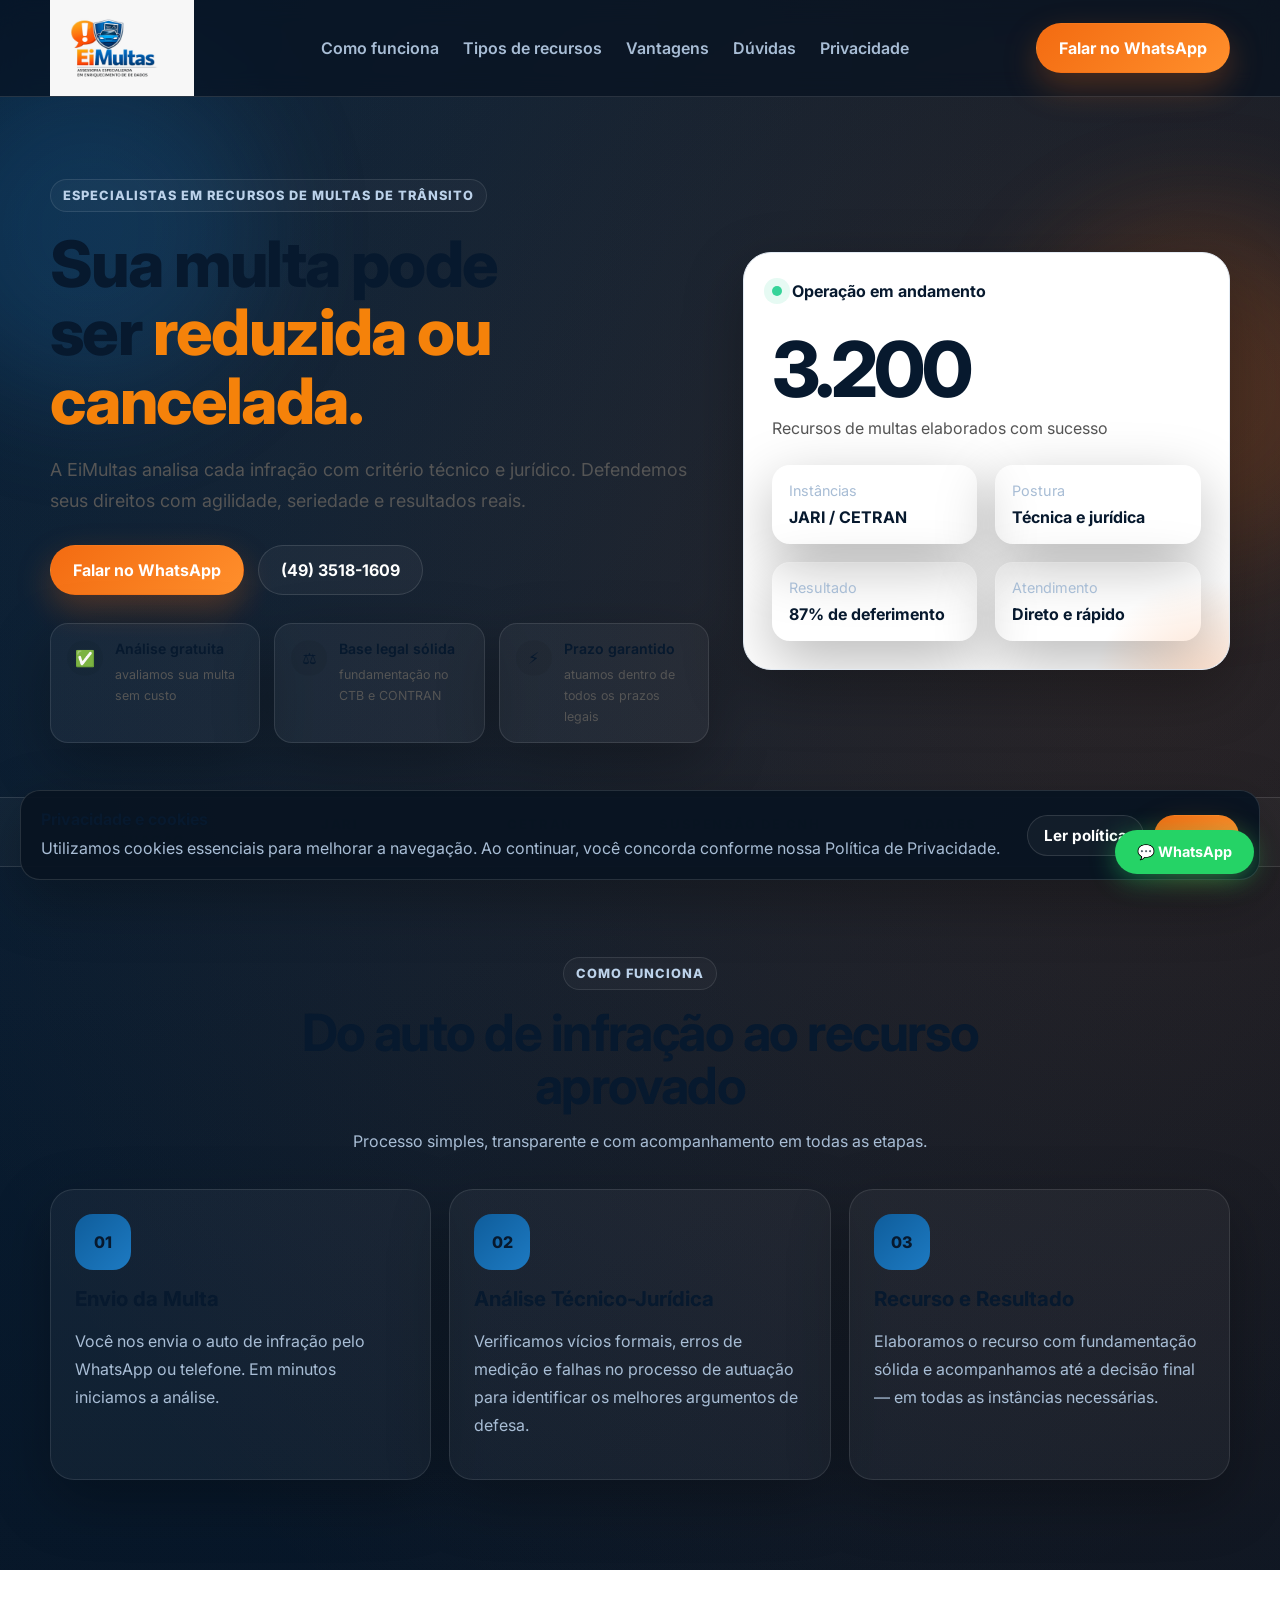
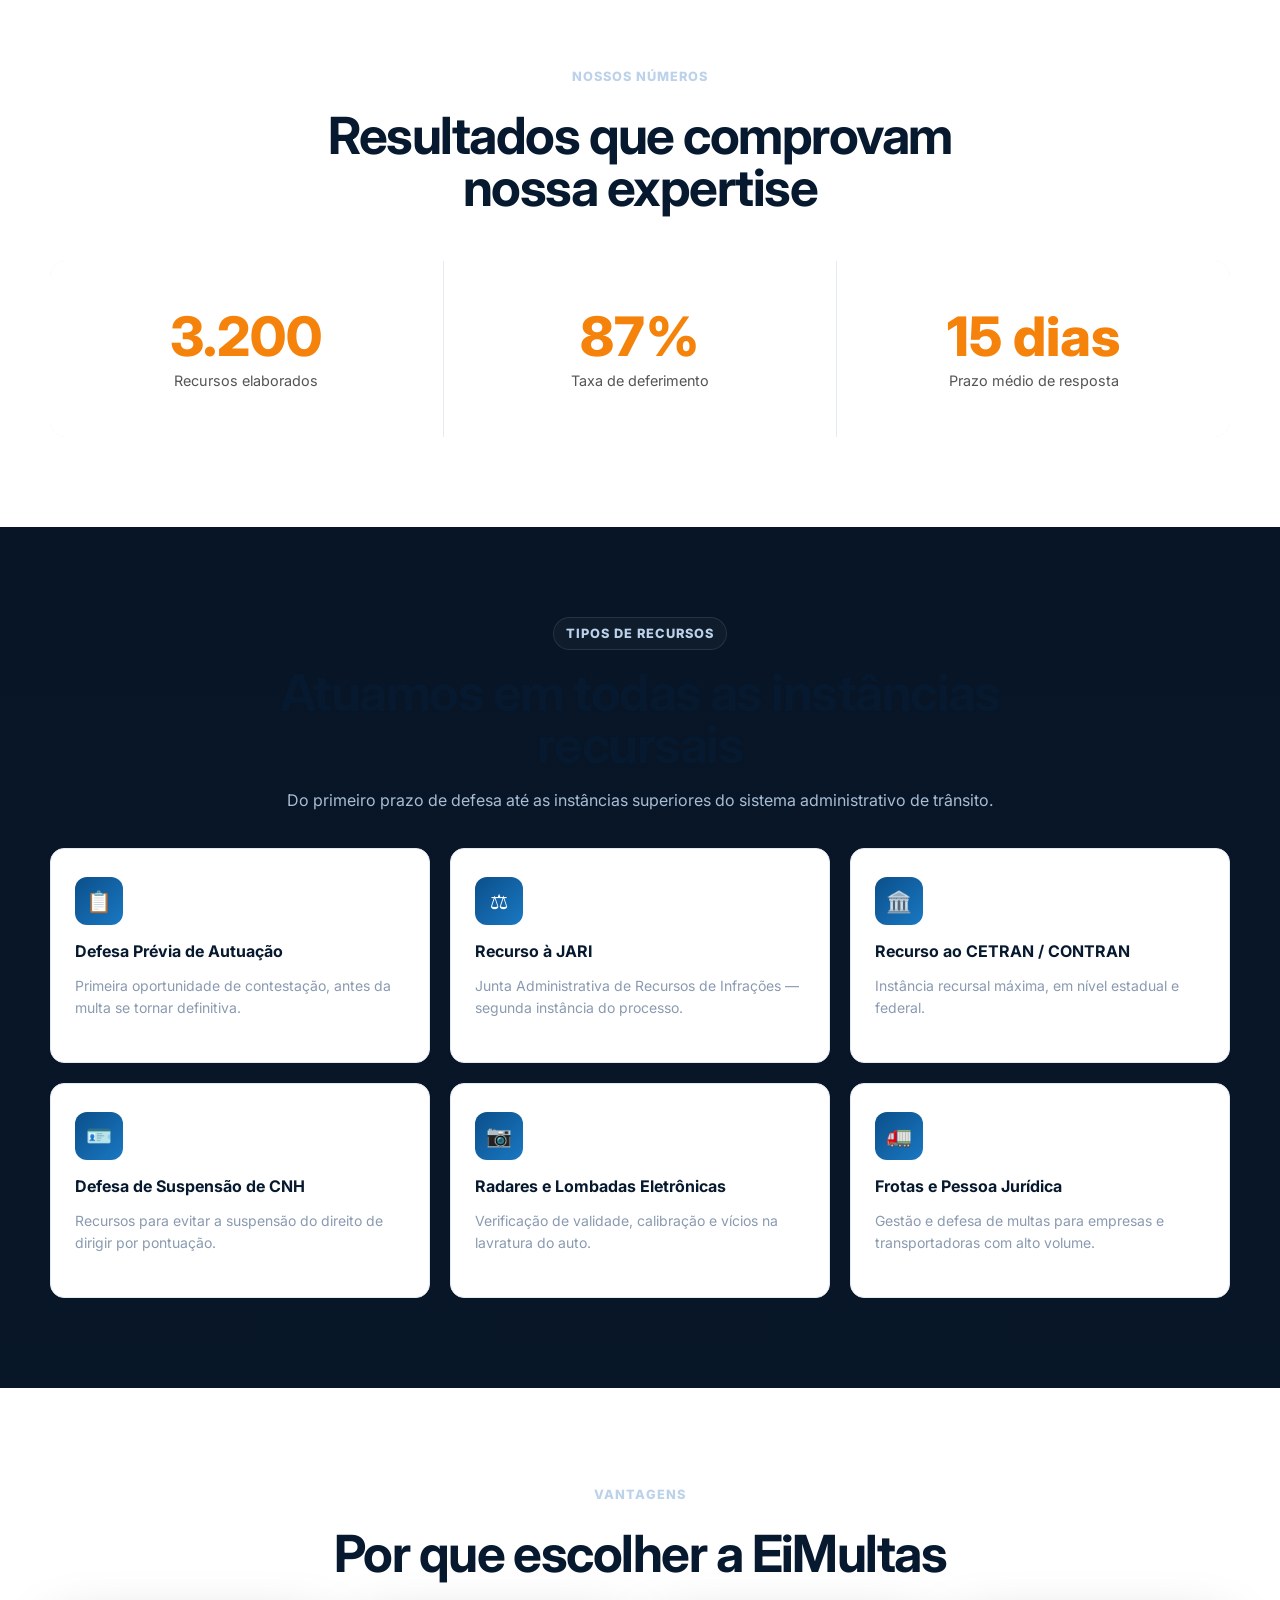
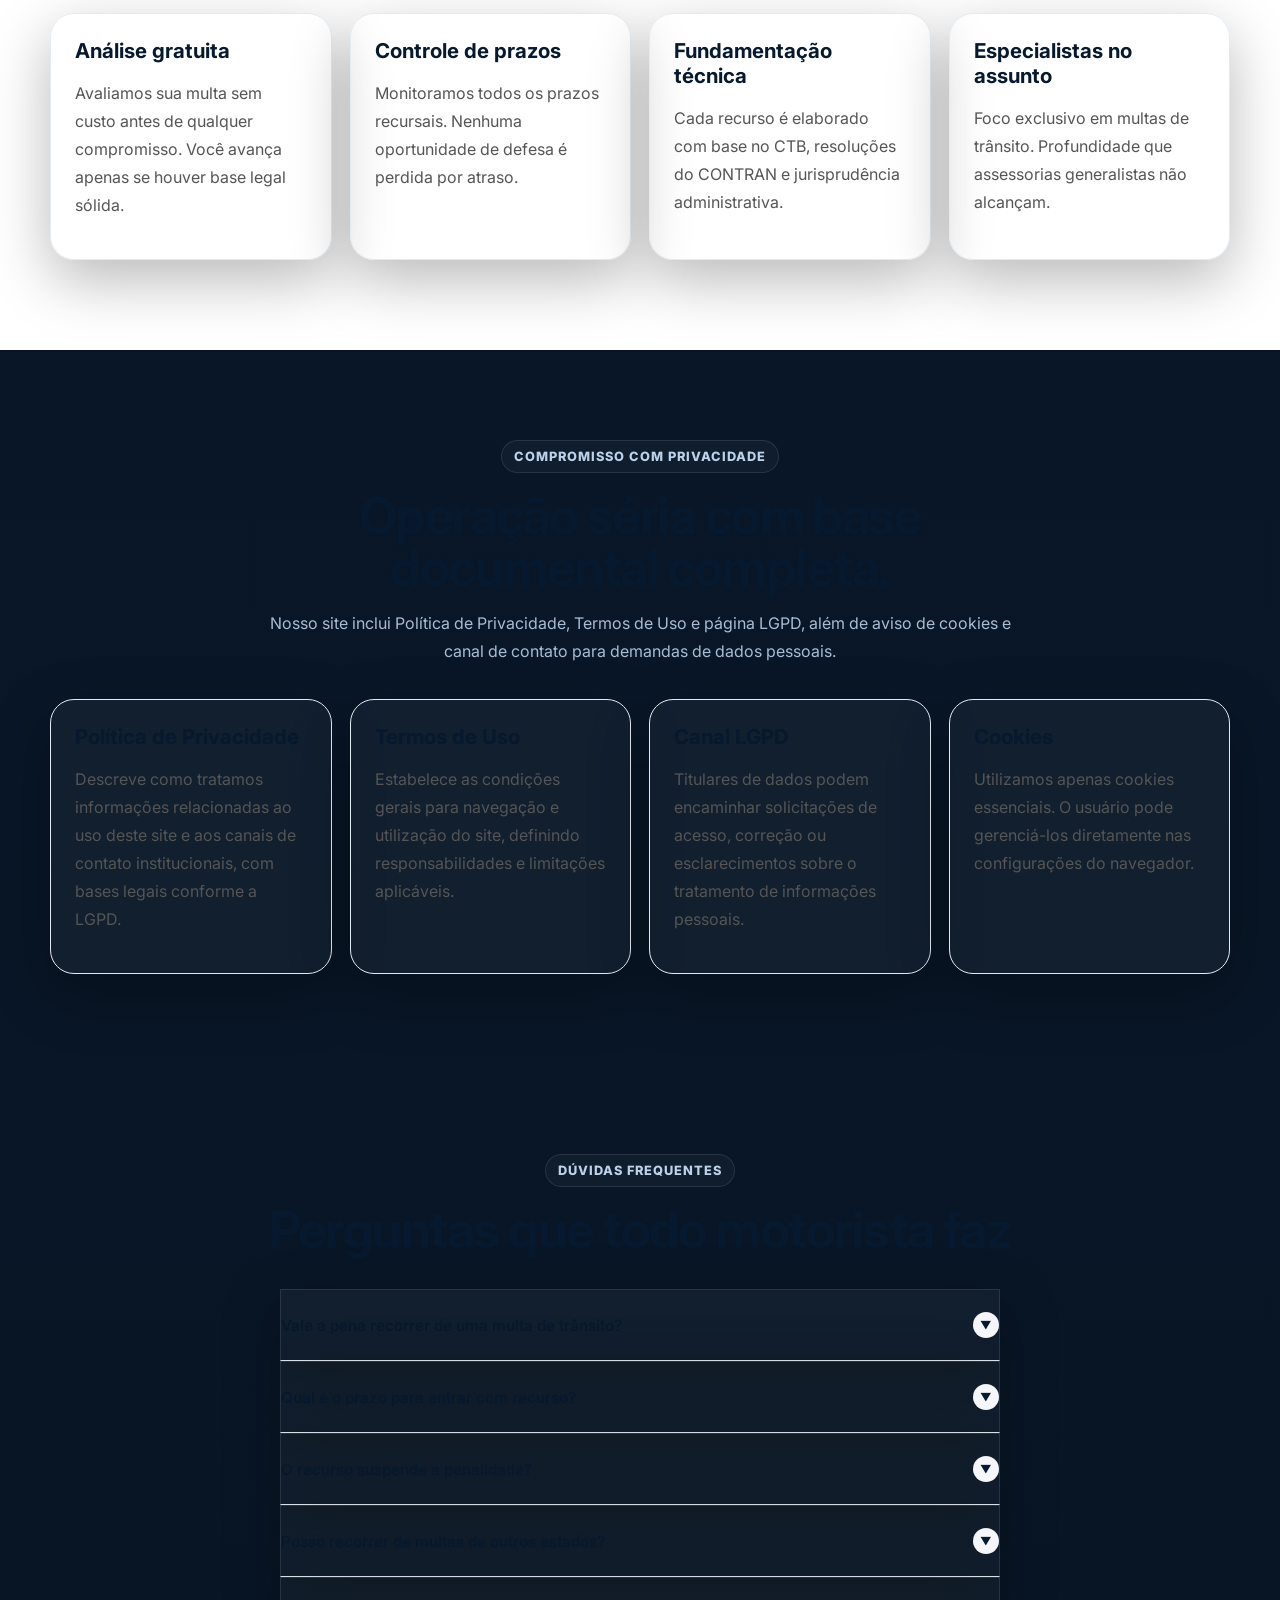
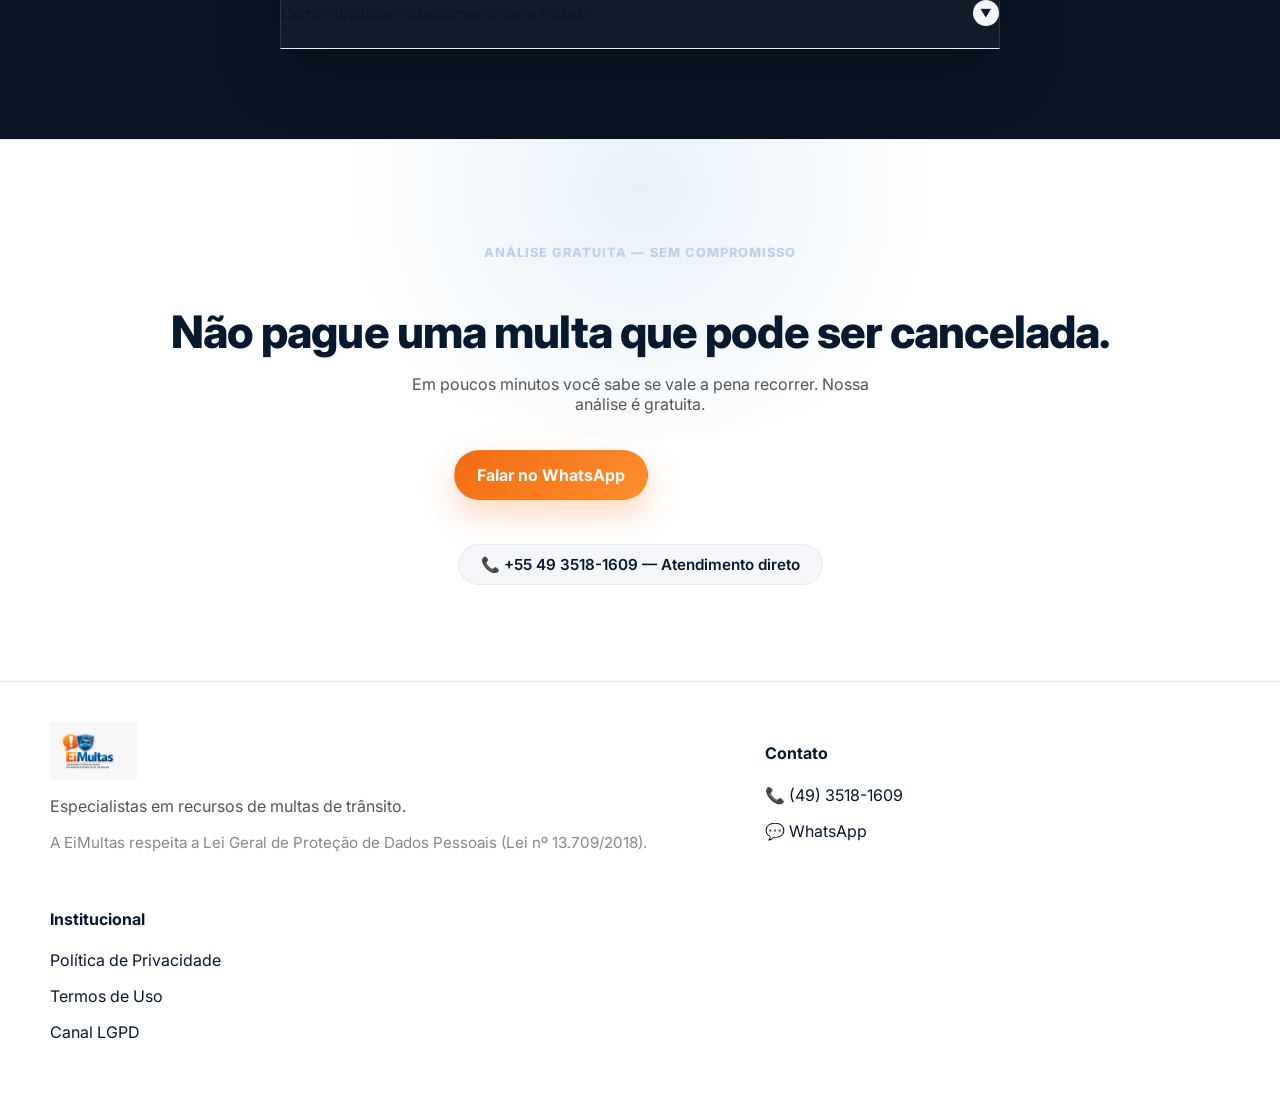
==== index.html @ dd66a48d "Update index.html" ====
<!doctype html>
<html lang="pt-BR">
<head>
  <meta charset="utf-8" />
  <meta name="viewport" content="width=device-width, initial-scale=1" />
  <title>EiMultas | Especialistas em Recursos de Multas de Trânsito</title>
  <meta name="description" content="A EiMultas é especialista em recursos de multas de trânsito. Reduza ou elimine suas multas com quem realmente entende da lei." />
  <meta name="theme-color" content="#ffffff" />
  <link rel="icon" href="assets/favicon.png" />
  <link rel="preconnect" href="https://fonts.googleapis.com" />
  <link rel="preconnect" href="https://fonts.gstatic.com" crossorigin />
  <link href="https://fonts.googleapis.com/css2?family=Inter:wght@300;400;500;600;700&display=swap" rel="stylesheet" />
  <link rel="stylesheet" href="styles.css" />
  <style>
    body {
      background-color: #ffffff;
      color: #07192e;
    }
    .hero-copy h1 {
      font-family: 'Inter', sans-serif;
      font-size: clamp(2.6rem, 5vw, 4.2rem);
      font-weight: 800;
      line-height: 1.07;
      letter-spacing: -.025em;
      color: #07192e; /* Alterado de branco para azul escuro */
      margin-bottom: 20px;
    }
    .hero-copy h1 em { font-style: normal; color: #f5820a; }
    .proof-icon {
      width: 36px; height: 36px; border-radius: 50%;
      background: rgba(0,0,0,.05); /* Fundo sutil mais escuro */
      display: flex; align-items: center; justify-content: center;
      font-size: 1rem; flex-shrink: 0;
    }
    .proof-item { display: flex; align-items: flex-start; gap: 12px; }
    .proof-item strong { display: block; color: #07192e; font-size: .88rem; font-weight: 600; }
    .proof-item span   { color: #555555; font-size: .78rem; }
    
    /* Seções que eram escuras agora são brancas */
    .section-navy, .section-dark { background: #ffffff; color: #07192e; }
    
    .stats-row {
      display: grid; grid-template-columns: repeat(3,1fr);
      gap: 1px; background: #e2eaf3; /* Linhas de grade cinza claro */
      border-radius: 16px; overflow: hidden;
    }
    .stat-block { background: #ffffff; padding: 48px 32px; text-align: center; }
    .stat-value {
      font-size: 3.4rem; font-weight: 800; line-height: 1;
      color: #f5820a; margin-bottom: 8px;
    }
    .stat-label { color: #555555; font-size: .9rem; }
    .recursos-grid { display: grid; grid-template-columns: repeat(3,1fr); gap: 20px; }
    .recurso-card {
      background: #fff; border: 1.5px solid #e2eaf3;
      border-radius: 14px; padding: 28px 24px; transition: all .25s;
    }
    .recurso-card:hover { border-color: #1a78c2; transform: translateY(-4px); box-shadow: 0 12px 40px rgba(11,46,80,.12); }
    .recurso-icon {
      width: 48px; height: 48px; border-radius: 12px;
      background: linear-gradient(135deg,#0b4f8a,#1a78c2);
      display: flex; align-items: center; justify-content: center;
      color: #fff;
      font-size: 1.3rem; margin-bottom: 16px;
    }
    .recurso-card h3 { font-size: 1rem; font-weight: 700; color: #07192e; margin-bottom: 8px; }
    .recurso-card p  { font-size: .875rem; color: #8a9ab0; line-height: 1.6; }
    .faq-list { max-width: 720px; margin: 0 auto; }
    .faq-item { border-bottom: 1px solid #e2eaf3; }
    .faq-btn {
      width: 100%; background: none; border: none; cursor: pointer;
      text-align: left; padding: 22px 0;
      display: flex; justify-content: space-between; align-items: center;
      font-family: 'Inter', sans-serif; font-size: .95rem; font-weight: 600;
      color: #07192e; gap: 16px; transition: color .2s;
    }
    .faq-btn:hover { color: #0b4f8a; }
    .faq-arrow {
      width: 26px; height: 26px; border-radius: 50%; background: #f4f6f9;
      display: flex; align-items: center; justify-content: center;
      font-size: .7rem; flex-shrink: 0; transition: transform .3s, background .2s;
    }
    .faq-item.open .faq-arrow { transform: rotate(180deg); background: #f5820a; color: #fff; }
    .faq-body { max-height: 0; overflow: hidden; transition: max-height .38s ease; }
    .faq-item.open .faq-body { max-height: 260px; }
    .faq-body p { padding-bottom: 22px; color: #8a9ab0; font-size: .9rem; line-height: 1.7; }
    
    /* CTA Final alterado para fundo branco */
    .cta-final {
      background: #ffffff;
      padding: 96px 0; text-align: center; position: relative; overflow: hidden;
      border-top: 1px solid #e2eaf3;
    }
    .cta-final::before {
      content: ''; position: absolute; top: -200px; left: 50%;
      transform: translateX(-50%); width: 700px; height: 500px;
      border-radius: 50%;
      background: radial-gradient(circle, rgba(26,120,194,.1) 0%, transparent 70%);
    }
    .cta-final h2 {
      font-size: clamp(1.9rem, 3.5vw, 3rem); font-weight: 800;
      color: #07192e; line-height: 1.15; letter-spacing: -.02em; margin-bottom: 16px;
    }
    .cta-final p { color: #555555; font-size: 1rem; max-width: 500px; margin: 0 auto 36px; }
    .cta-final-actions { display: flex; gap: 14px; justify-content: center; flex-wrap: wrap; }
    .cta-phone {
      display: inline-flex; align-items: center; gap: 8px; margin-top: 24px;
      background: #f4f6f9; border: 1px solid #e2eaf3;
      border-radius: 50px; padding: 10px 22px;
      color: #07192e; font-weight: 600; font-size: .95rem;
      text-decoration: none; transition: background .2s;
    }
    .cta-phone:hover { background: #e2eaf3; }
    .whatsapp-float {
      position: fixed; bottom: 26px; right: 26px; z-index: 99;
      background: #25D366; color: #fff;
      border-radius: 50px; padding: 13px 22px;
      font-weight: 700; font-size: .9rem; text-decoration: none;
      display: flex; align-items: center; gap: 8px;
      box-shadow: 0 6px 26px rgba(37,211,102,.45);
      transition: transform .22s, box-shadow .22s;
      animation: popIn .5s ease 1.4s both;
    }
    @keyframes popIn { from { opacity:0; transform:translateY(16px); } to { opacity:1; transform:translateY(0); } }
    .whatsapp-float:hover { transform: translateY(-3px); box-shadow: 0 10px 34px rgba(37,211,102,.55); }
    @media (max-width: 860px) {
      .recursos-grid { grid-template-columns: 1fr 1fr; }
      .stats-row     { grid-template-columns: 1fr; }
    }
    @media (max-width: 560px) { .recursos-grid { grid-template-columns: 1fr; } }
  </style>
</head>
<body>
  <div class="bg-orb orb-1"></div>
  <div class="bg-orb orb-2"></div>

  <header class="site-header">
    <div class="container nav">
      <a class="brand" href="index.html" aria-label="EiMultas">
        <img src="assets/logo.png" alt="Logo EiMultas" />
      </a>
      <nav class="nav-links">
        <a href="#como-funciona">Como funciona</a>
        <a href="#recursos">Tipos de recursos</a>
        <a href="#vantagens">Vantagens</a>
        <a href="#faq">Dúvidas</a>
        <a href="pages/politica-de-privacidade.html">Privacidade</a>
      </nav>
      <a class="btn btn-header" href="https://wa.me/554935181609?text=Olá%2C+quero+entender+como+a+EiMultas+pode+me+ajudar." target="_blank" rel="noopener">
        Falar no WhatsApp
      </a>
    </div>
  </header>

  <main>

    <section class="hero">
      <div class="container hero-grid">
        <div class="hero-copy reveal">
          <span class="eyebrow">ESPECIALISTAS EM RECURSOS DE MULTAS DE TRÂNSITO</span>
          <h1>Sua multa pode ser <em>reduzida ou cancelada.</em></h1>
          <p class="lead" style="color: #555555;">
            A EiMultas analisa cada infração com critério técnico e jurídico. Defendemos seus direitos com agilidade, seriedade e resultados reais.
          </p>
          <div class="hero-actions">
            <a class="btn btn-primary" href="https://wa.me/554935181609?text=Olá%2C+quero+analisar+minha+multa+com+a+EiMultas." target="_blank" rel="noopener">
              Falar no WhatsApp
            </a>
            <a class="btn btn-secondary" href="tel:+554935181609">(49) 3518-1609</a>
          </div>
          <div class="hero-proof">
            <div class="proof-item">
              <div class="proof-icon">✅</div>
              <div><strong>Análise gratuita</strong><span>avaliamos sua multa sem custo</span></div>
            </div>
            <div class="proof-item">
              <div class="proof-icon">⚖️</div>
              <div><strong>Base legal sólida</strong><span>fundamentação no CTB e CONTRAN</span></div>
            </div>
            <div class="proof-item">
              <div class="proof-icon">⚡</div>
              <div><strong>Prazo garantido</strong><span>atuamos dentro de todos os prazos legais</span></div>
            </div>
          </div>
        </div>

        <div class="hero-card reveal delay-1">
          <div class="glass-panel" style="background: #ffffff; border: 1px solid #e2eaf3;">
            <div class="stat-header" style="color: #07192e;">
              <span class="dot"></span>
              <span>Operação em andamento</span>
            </div>
            <div class="stat-number" data-counter="3200">0</div>
            <div class="stat-caption" style="color: #555555;">Recursos de multas elaborados com sucesso</div>
            <div class="mini-grid">
              <div class="mini-card" style="color: #07192e;"><span>Instâncias</span><strong>JARI / CETRAN</strong></div>
              <div class="mini-card" style="color: #07192e;"><span>Postura</span><strong>Técnica e jurídica</strong></div>
              <div class="mini-card" style="color: #07192e;"><span>Resultado</span><strong>87% de deferimento</strong></div>
              <div class="mini-card" style="color: #07192e;"><span>Atendimento</span><strong>Direto e rápido</strong></div>
            </div>
          </div>
        </div>
      </div>
    </section>

    <section class="logos-strip reveal">
      <div class="container strip" style="color: #07192e;">
        <span>Defesa de Autuação</span>
        <span>JARI</span>
        <span>CETRAN</span>
        <span>Suspensão de CNH</span>
        <span>Radares</span>
        <span>Frotas</span>
      </div>
    </section>

    <section id="como-funciona" class="section">
      <div class="container">
        <div class="section-head reveal">
          <span class="eyebrow">COMO FUNCIONA</span>
          <h2>Do auto de infração ao recurso aprovado</h2>
          <p>Processo simples, transparente e com acompanhamento em todas as etapas.</p>
        </div>
        <div class="steps">
          <article class="step reveal">
            <div class="step-number">01</div>
            <h3>Envio da Multa</h3>
            <p>Você nos envia o auto de infração pelo WhatsApp ou telefone. Em minutos iniciamos a análise.</p>
          </article>
          <article class="step reveal delay-1">
            <div class="step-number">02</div>
            <h3>Análise Técnico-Jurídica</h3>
            <p>Verificamos vícios formais, erros de medição e falhas no processo de autuação para identificar os melhores argumentos de defesa.</p>
          </article>
          <article class="step reveal delay-2">
            <div class="step-number">03</div>
            <h3>Recurso e Resultado</h3>
            <p>Elaboramos o recurso com fundamentação sólida e acompanhamos até a decisão final — em todas as instâncias necessárias.</p>
          </article>
        </div>
      </div>
    </section>

    <section class="section section-navy">
      <div class="container">
        <div class="section-head reveal" style="margin-bottom:48px;">
          <span class="eyebrow">NOSSOS NÚMEROS</span>
          <h2 style="color:#07192e;">Resultados que comprovam nossa expertise</h2>
        </div>
        <div class="stats-row reveal">
          <div class="stat-block">
            <div class="stat-value" data-counter="3200">0</div>
            <div class="stat-label">Recursos elaborados</div>
          </div>
          <div class="stat-block">
            <div class="stat-value" data-counter="87" data-suffix="%">0%</div>
            <div class="stat-label">Taxa de deferimento</div>
          </div>
          <div class="stat-block">
            <div class="stat-value" data-counter="15" data-suffix=" dias">0 dias</div>
            <div class="stat-label">Prazo médio de resposta</div>
          </div>
        </div>
      </div>
    </section>

    <section id="recursos" class="section section-alt">
      <div class="container">
        <div class="section-head reveal">
          <span class="eyebrow">TIPOS DE RECURSOS</span>
          <h2>Atuamos em todas as instâncias recursais</h2>
          <p>Do primeiro prazo de defesa até as instâncias superiores do sistema administrativo de trânsito.</p>
        </div>
        <div class="recursos-grid">
          <div class="recurso-card reveal">
            <div class="recurso-icon">📋</div>
            <h3>Defesa Prévia de Autuação</h3>
            <p>Primeira oportunidade de contestação, antes da multa se tornar definitiva.</p>
          </div>
          <div class="recurso-card reveal delay-1">
            <div class="recurso-icon">⚖️</div>
            <h3>Recurso à JARI</h3>
            <p>Junta Administrativa de Recursos de Infrações — segunda instância do processo.</p>
          </div>
          <div class="recurso-card reveal delay-2">
            <div class="recurso-icon">🏛️</div>
            <h3>Recurso ao CETRAN / CONTRAN</h3>
            <p>Instância recursal máxima, em nível estadual e federal.</p>
          </div>
          <div class="recurso-card reveal">
            <div class="recurso-icon">🪪</div>
            <h3>Defesa de Suspensão de CNH</h3>
            <p>Recursos para evitar a suspensão do direito de dirigir por pontuação.</p>
          </div>
          <div class="recurso-card reveal delay-1">
            <div class="recurso-icon">📷</div>
            <h3>Radares e Lombadas Eletrônicas</h3>
            <p>Verificação de validade, calibração e vícios na lavratura do auto.</p>
          </div>
          <div class="recurso-card reveal delay-2">
            <div class="recurso-icon">🚛</div>
            <h3>Frotas e Pessoa Jurídica</h3>
            <p>Gestão e defesa de multas para empresas e transportadoras com alto volume.</p>
          </div>
        </div>
      </div>
    </section>

    <section id="vantagens" class="section section-dark">
      <div class="container">
        <div class="section-head reveal">
          <span class="eyebrow">VANTAGENS</span>
          <h2>Por que escolher a EiMultas</h2>
        </div>
        <div class="cards">
          <article class="card reveal" style="border: 1px solid #e2eaf3;">
            <h3 style="color: #07192e;">Análise gratuita</h3>
            <p style="color: #555555;">Avaliamos sua multa sem custo antes de qualquer compromisso. Você avança apenas se houver base legal sólida.</p>
          </article>
          <article class="card reveal delay-1" style="border: 1px solid #e2eaf3;">
            <h3 style="color: #07192e;">Controle de prazos</h3>
            <p style="color: #555555;">Monitoramos todos os prazos recursais. Nenhuma oportunidade de defesa é perdida por atraso.</p>
          </article>
          <article class="card reveal delay-2" style="border: 1px solid #e2eaf3;">
            <h3 style="color: #07192e;">Fundamentação técnica</h3>
            <p style="color: #555555;">Cada recurso é elaborado com base no CTB, resoluções do CONTRAN e jurisprudência administrativa.</p>
          </article>
          <article class="card reveal" style="border: 1px solid #e2eaf3;">
            <h3 style="color: #07192e;">Especialistas no assunto</h3>
            <p style="color: #555555;">Foco exclusivo em multas de trânsito. Profundidade que assessorias generalistas não alcançam.</p>
          </article>
        </div>
      </div>
    </section>

    <section id="compliance" class="section">
      <div class="container">
        <div class="section-head reveal">
          <span class="eyebrow">COMPROMISSO COM PRIVACIDADE</span>
          <h2>Operação séria com base documental completa.</h2>
          <p>Nosso site inclui Política de Privacidade, Termos de Uso e página LGPD, além de aviso de cookies e canal de contato para demandas de dados pessoais.</p>
        </div>
        <div class="cards">
          <a href="pages/politica-de-privacidade.html" class="card card-link reveal" style="border: 1px solid #e2eaf3;">
            <h3 style="color: #07192e;">Política de Privacidade</h3>
            <p style="color: #555555;">Descreve como tratamos informações relacionadas ao uso deste site e aos canais de contato institucionais, com bases legais conforme a LGPD.</p>
          </a>
          <a href="pages/termos-de-uso.html" class="card card-link reveal delay-1" style="border: 1px solid #e2eaf3;">
            <h3 style="color: #07192e;">Termos de Uso</h3>
            <p style="color: #555555;">Estabelece as condições gerais para navegação e utilização do site, definindo responsabilidades e limitações aplicáveis.</p>
          </a>
          <a href="pages/lgpd.html" class="card card-link reveal delay-2" style="border: 1px solid #e2eaf3;">
            <h3 style="color: #07192e;">Canal LGPD</h3>
            <p style="color: #555555;">Titulares de dados podem encaminhar solicitações de acesso, correção ou esclarecimentos sobre o tratamento de informações pessoais.</p>
          </a>
          <a href="pages/politica-de-privacidade.html" class="card card-link reveal" style="border: 1px solid #e2eaf3;">
            <h3 style="color: #07192e;">Cookies</h3>
            <p style="color: #555555;">Utilizamos apenas cookies essenciais. O usuário pode gerenciá-los diretamente nas configurações do navegador.</p>
          </a>
        </div>
      </div>
    </section>

    <section id="faq" class="section section-alt">
      <div class="container">
        <div class="section-head reveal">
          <span class="eyebrow">DÚVIDAS FREQUENTES</span>
          <h2>Perguntas que todo motorista faz</h2>
        </div>
        <div class="faq-list reveal">
          <div class="faq-item">
            <button class="faq-btn">Vale a pena recorrer de uma multa de trânsito?<span class="faq-arrow">▼</span></button>
            <div class="faq-body"><p>Na maioria dos casos, sim. Muitas multas possuem vícios formais, erros de medição ou falhas processuais que podem resultar em cancelamento. A análise gratuita da EiMultas permite avaliar as chances reais antes de qualquer decisão.</p></div>
          </div>
          <div class="faq-item">
            <button class="faq-btn">Qual é o prazo para entrar com recurso?<span class="faq-arrow">▼</span></button>
            <div class="faq-body"><p>A defesa prévia deve ser apresentada em até 30 dias da notificação da autuação. O recurso à JARI pode ser interposto em até 30 dias da notificação da penalidade. Entre em contato com a EiMultas assim que receber a notificação.</p></div>
          </div>
          <div class="faq-item">
            <button class="faq-btn">O recurso suspende a penalidade?<span class="faq-arrow">▼</span></button>
            <div class="faq-body"><p>Sim. A interposição de recurso administrativo suspende a exigibilidade da multa e a aplicação dos pontos na CNH até o julgamento final — evitando a suspensão do direito de dirigir durante o processo.</p></div>
          </div>
          <div class="faq-item">
            <button class="faq-btn">Posso recorrer de multas de outros estados?<span class="faq-arrow">▼</span></button>
            <div class="faq-body"><p>Sim. Atendemos infrações registradas em qualquer estado brasileiro. O processo recursal segue o CTB, lei federal, portanto os procedimentos são semelhantes em todo o país.</p></div>
          </div>
          <div class="faq-item">
            <button class="faq-btn">Como funciona o atendimento para frotas?<span class="faq-arrow">▼</span></button>
            <div class="faq-body"><p>Para empresas e frotas oferecemos gestão de recursos com triagem em lote, controle de prazos e relatórios periódicos. Entre em contato para uma proposta personalizada.</p></div>
          </div>
        </div>
      </div>
    </section>

    <section class="cta-final">
      <div class="container" style="position:relative;z-index:1;">
        <span class="eyebrow">ANÁLISE GRATUITA — SEM COMPROMISSO</span>
        <h2>Não pague uma multa que pode ser cancelada.</h2>
        <p>Em poucos minutos você sabe se vale a pena recorrer. Nossa análise é gratuita.</p>
        <div class="cta-final-actions">
          <a class="btn btn-primary" href="https://wa.me/554935181609?text=Olá%2C+quero+analisar+minha+multa+gratuitamente." target="_blank" rel="noopener">
            Falar no WhatsApp
          </a>
          <a class="btn btn-secondary" href="tel:+554935181609">(49) 3518-1609</a>
        </div>
        <br/>
        <a class="cta-phone" href="tel:+554935181609">📞 +55 49 3518-1609 — Atendimento direto</a>
      </div>
    </section>

  </main>

  <footer class="site-footer" style="background: #ffffff; color: #07192e; border-top: 1px solid #e2eaf3; padding: 40px 0;">
    <div class="container footer-grid">
      <div>
        <img class="footer-logo" src="assets/logo.png" alt="EiMultas" />
        <p style="color: #555555;">Especialistas em recursos de multas de trânsito.</p>
        <p class="small-note" style="color: #888888;">A EiMultas respeita a Lei Geral de Proteção de Dados Pessoais (Lei nº 13.709/2018).</p>
      </div>
      <div>
        <h4>Contato</h4>
        <p><a href="tel:+554935181609" style="color: #07192e;">📞 (49) 3518-1609</a></p>
        <p><a href="https://wa.me/554935181609" target="_blank" rel="noopener" style="color: #07192e;">💬 WhatsApp</a></p>
      </div>
      <div>
        <h4>Institucional</h4>
        <p><a href="pages/politica-de-privacidade.html" style="color: #07192e;">Política de Privacidade</a></p>
        <p><a href="pages/termos-de-uso.html" style="color: #07192e;">Termos de Uso</a></p>
        <p><a href="pages/lgpd.html" style="color: #07192e;">Canal LGPD</a></p>
      </div>
    </div>
  </footer>

  <div id="cookie-banner" class="cookie-banner" hidden>
    <div class="cookie-content">
      <div>
        <strong>Privacidade e cookies</strong>
        <p>Utilizamos cookies essenciais para melhorar a navegação. Ao continuar, você concorda conforme nossa <a href="pages/politica-de-privacidade.html">Política de Privacidade</a>.</p>
      </div>
      <div class="cookie-actions">
        <a class="btn btn-secondary btn-small" href="pages/politica-de-privacidade.html">Ler política</a>
        <button id="cookie-accept" class="btn btn-primary btn-small" type="button">Aceitar</button>
      </div>
    </div>
  </div>

  <a class="whatsapp-float" href="https://wa.me/554935181609?text=Olá%2C+quero+falar+com+a+EiMultas." target="_blank" rel="noopener" aria-label="Falar no WhatsApp">
    💬 WhatsApp
  </a>

  <script src="script.js"></script>
  <script>
    document.querySelectorAll('.faq-btn').forEach(btn => {
      btn.addEventListener('click', () => {
        const item = btn.parentElement;
        const isOpen = item.classList.contains('open');
        document.querySelectorAll('.faq-item').forEach(i => i.classList.remove('open'));
        if (!isOpen) item.classList.add('open');
      });
    });
    const counters = document.querySelectorAll('.stat-value[data-counter]');
    const obs = new IntersectionObserver(entries => {
      entries.forEach(e => {
        if (!e.isIntersecting) return;
        const el = e.target;
        const target = +el.dataset.counter;
        const suffix = el.dataset.suffix || '';
        const dur = 1600;
        const start = performance.now();
        const tick = now => {
          const t = Math.min((now - start) / dur, 1);
          el.textContent = Math.floor((1 - Math.pow(1-t, 3)) * target).toLocaleString('pt-BR') + suffix;
          if (t < 1) requestAnimationFrame(tick);
        };
        requestAnimationFrame(tick);
        obs.unobserve(el);
      });
    }, { threshold: 0.4 });
    counters.forEach(el => obs.observe(el));
  </script>
</body>
</html>
---- styles.css ----
:root{
  --bg:#06111f;--bg-soft:#0b1c31;--panel:rgba(255,255,255,.08);--text:#eaf2fb;--muted:#a8bdd5;
  --line:rgba(255,255,255,.12);--orange:#f36b11;--orange-2:#ff8f2c;--blue:#0f5d9b;--blue-2:#1d7ac2;
  --shadow:0 20px 60px rgba(0,0,0,.28);--radius:22px;--container:1180px
}
*{box-sizing:border-box} html{scroll-behavior:smooth}
body{
  margin:0;font-family:Inter,system-ui,-apple-system,Segoe UI,Roboto,Arial,sans-serif;color:var(--text);overflow-x:hidden;
  background:
    radial-gradient(circle at top left, rgba(29,122,194,.18), transparent 32%),
    radial-gradient(circle at 90% 10%, rgba(243,107,17,.16), transparent 24%),
    linear-gradient(180deg, #06111f 0%, #081729 55%, #091422 100%);
}
a{color:inherit;text-decoration:none} img{max-width:100%;display:block}
.container{width:min(calc(100% - 40px), var(--container));margin:0 auto}
.site-header{position:sticky;top:0;z-index:30;backdrop-filter: blur(12px);background:rgba(6,17,31,.68);border-bottom:1px solid var(--line)}
.nav{display:flex;align-items:center;justify-content:space-between;min-height:96px;gap:18px}

/* AJUSTE DA LOGO */
.brand{
  display:flex;
  align-items:center;
  justify-content:center;
  flex-shrink:0;
}
.brand img{
  height:96px;
  width:auto;
  object-fit:contain;
  background:transparent;
}

.nav-links{display:flex;gap:24px;color:var(--muted);font-weight:600}
.nav-links a:hover,.site-footer a:hover{color:#fff}
.btn{display:inline-flex;align-items:center;justify-content:center;border-radius:999px;padding:14px 22px;font-weight:700;transition:.25s;border:1px solid transparent;cursor:pointer}
.btn:hover{transform:translateY(-2px)}
.btn-header,.btn-primary{background:linear-gradient(135deg,var(--orange),var(--orange-2));color:#fff;box-shadow:0 14px 34px rgba(243,107,17,.28)}
.btn-secondary{background:rgba(255,255,255,.04);border-color:rgba(255,255,255,.12);color:#fff}
.btn-small{padding:10px 16px;font-size:.95rem}
.btn-large{padding:18px 28px}
.hero{padding:82px 0 54px}
.hero-grid{display:grid;grid-template-columns:1.15fr .85fr;gap:34px;align-items:center}
.eyebrow{display:inline-block;padding:8px 12px;border:1px solid rgba(255,255,255,.1);border-radius:999px;color:#bcd2ea;background:rgba(255,255,255,.03);font-size:.8rem;font-weight:800;letter-spacing:.08em}
.hero h1{margin:18px 0 16px;font-size:clamp(2.5rem,4.6vw,4.6rem);line-height:.98;letter-spacing:-.04em;max-width:11ch}
.lead{font-size:1.12rem;line-height:1.72;color:var(--muted);max-width:62ch}
.hero-actions{display:flex;gap:14px;flex-wrap:wrap;margin:28px 0}
.hero-proof{display:grid;grid-template-columns:repeat(3,1fr);gap:14px}
.proof-item,.mini-card,.step,.card,.cta-box,.faq-item,.legal-card,.glass-panel{
  background:rgba(255,255,255,.04);border:1px solid rgba(255,255,255,.1);box-shadow:var(--shadow)
}
.proof-item{padding:16px;border-radius:18px}
.proof-item strong{display:block;margin-bottom:6px}.proof-item span,.small-note{color:var(--muted);font-size:.95rem;line-height:1.45}
.glass-panel{position:relative;padding:28px;border-radius:28px;background:linear-gradient(180deg, rgba(255,255,255,.09), rgba(255,255,255,.05));overflow:hidden}
.glass-panel::before{content:"";position:absolute;inset:auto -20% -35% auto;width:240px;height:240px;border-radius:50%;background:radial-gradient(circle, rgba(243,107,17,.24), transparent 68%);pointer-events:none}
.stat-header{display:flex;align-items:center;gap:10px;color:#d9e7f6;font-weight:700}
.dot{width:10px;height:10px;border-radius:50%;background:#36d399;box-shadow:0 0 0 8px rgba(54,211,153,.12)}
.stat-number{font-size:clamp(3rem,6vw,5rem);font-weight:800;letter-spacing:-.05em;margin-top:22px}
.stat-caption{color:var(--muted);line-height:1.6;max-width:34ch}
.mini-grid,.cards,.steps,.legal-grid{display:grid;gap:18px}
.mini-grid{grid-template-columns:repeat(2,1fr);margin-top:24px}
.mini-card{border-radius:18px;padding:16px}
.mini-card span{display:block;color:var(--muted);font-size:.9rem;margin-bottom:8px}
.logos-strip{padding:18px 0;border-top:1px solid var(--line);border-bottom:1px solid var(--line);background:rgba(255,255,255,.03)}
.strip{display:grid;grid-template-columns:repeat(6,1fr);gap:20px;text-align:center;color:#d6e4f2;font-weight:800;letter-spacing:.12em;text-transform:uppercase;font-size:.82rem}
.section{padding:90px 0}.section-dark{background:linear-gradient(180deg, rgba(255,255,255,.02), rgba(255,255,255,.04))}
.section-head{max-width:760px;margin:0 auto 34px;text-align:center}
.section-head h2,.legal-hero h1{margin:16px 0 12px;font-size:clamp(2rem,4vw,3.2rem);line-height:1.02;letter-spacing:-.03em}
.section-head p,.step p,.card p,.cta-box p,.legal-card p,.legal-card li,.legal-card address{color:var(--muted);line-height:1.75}
.steps{grid-template-columns:repeat(3,1fr)}
.cards{grid-template-columns:repeat(4,1fr)}
.step,.card{padding:24px;border-radius:24px}
.step-number{width:56px;height:56px;border-radius:18px;display:grid;place-items:center;background:linear-gradient(135deg,var(--blue),var(--blue-2));font-weight:800;margin-bottom:16px}
.card h3,.step h3,.legal-card h2{margin:0 0 10px;font-size:1.28rem}
.cta-box{padding:34px;display:grid;grid-template-columns:1fr auto;gap:22px;align-items:center;border-radius:24px;background:linear-gradient(135deg, rgba(15,93,155,.28), rgba(243,107,17,.18)),rgba(255,255,255,.04)}
.site-footer{border-top:1px solid var(--line);padding:36px 0 96px;background:rgba(0,0,0,.14)}
.footer-grid{display:grid;grid-template-columns:1.2fr .8fr;gap:18px;align-items:start}
.footer-logo{height:58px;width:auto;margin-bottom:12px}
.site-footer p,.site-footer a{color:var(--muted)}
.cookie-banner{position:fixed;left:20px;right:20px;bottom:20px;z-index:50}
.cookie-content{display:grid;grid-template-columns:1fr auto;gap:18px;align-items:center;padding:18px 20px;border-radius:20px;background:rgba(9,20,34,.96);border:1px solid rgba(255,255,255,.12);box-shadow:var(--shadow)}
.cookie-content p{margin:.45rem 0 0;color:var(--muted);line-height:1.55}
.cookie-actions{display:flex;gap:10px;flex-wrap:wrap}
.whatsapp-float{position:fixed;right:22px;bottom:22px;z-index:40;padding:14px 18px;border-radius:999px;background:linear-gradient(135deg,#23c663,#1fab54);color:#fff;font-weight:800;box-shadow:0 18px 40px rgba(18,146,72,.34)}
.bg-orb{position:fixed;width:340px;height:340px;border-radius:50%;filter:blur(60px);opacity:.2;pointer-events:none;z-index:-1}
.orb-1{top:60px;left:-80px;background:#1d7ac2}.orb-2{right:-90px;top:220px;background:#f36b11}
.reveal{opacity:0;transform:translateY(26px);transition:opacity .7s ease, transform .7s ease}.reveal.show{opacity:1;transform:translateY(0)}.delay-1{transition-delay:.12s}.delay-2{transition-delay:.24s}

.legal-page{min-height:100vh}
.legal-hero{padding:72px 0 32px}
.legal-hero p{max-width:760px;color:var(--muted);line-height:1.75}
.legal-grid{grid-template-columns:1fr;max-width:920px;margin:0 auto 80px}
.legal-card{padding:28px;border-radius:22px}
.legal-card ul{padding-left:20px;margin:0}
.legal-meta{color:#bcd2ea;font-size:.95rem}

/* AJUSTE MÍNIMO PARA OS CARDS CLICÁVEIS */
.card-link{
  display:block;
  color:inherit;
  text-decoration:none;
}
.card-link:hover{
  transform:translateY(-4px);
  border-color:rgba(255,255,255,.18);
  background:rgba(255,255,255,.05);
}
.card-link p + p{
  margin-top:12px;
}

@media (max-width:1080px){
  .hero-grid,.cards,.steps,.footer-grid,.cta-box,.cookie-content{grid-template-columns:1fr}
  .hero-proof,.strip{grid-template-columns:repeat(2,1fr)}
}

@media (max-width:760px){
  .nav{min-height:82px}
  .nav-links{display:none}
  .brand img{height:72px}
  .hero{padding-top:54px}
  .hero-proof,.mini-grid,.strip{grid-template-columns:1fr}
  .btn,.btn-large,.btn-header{width:100%}
  .hero-actions,.cookie-actions{display:grid;grid-template-columns:1fr}
  .section{padding:70px 0}
  .whatsapp-float{left:16px;right:16px;bottom:16px;text-align:center}
  .cookie-banner{left:12px;right:12px;bottom:82px}
}
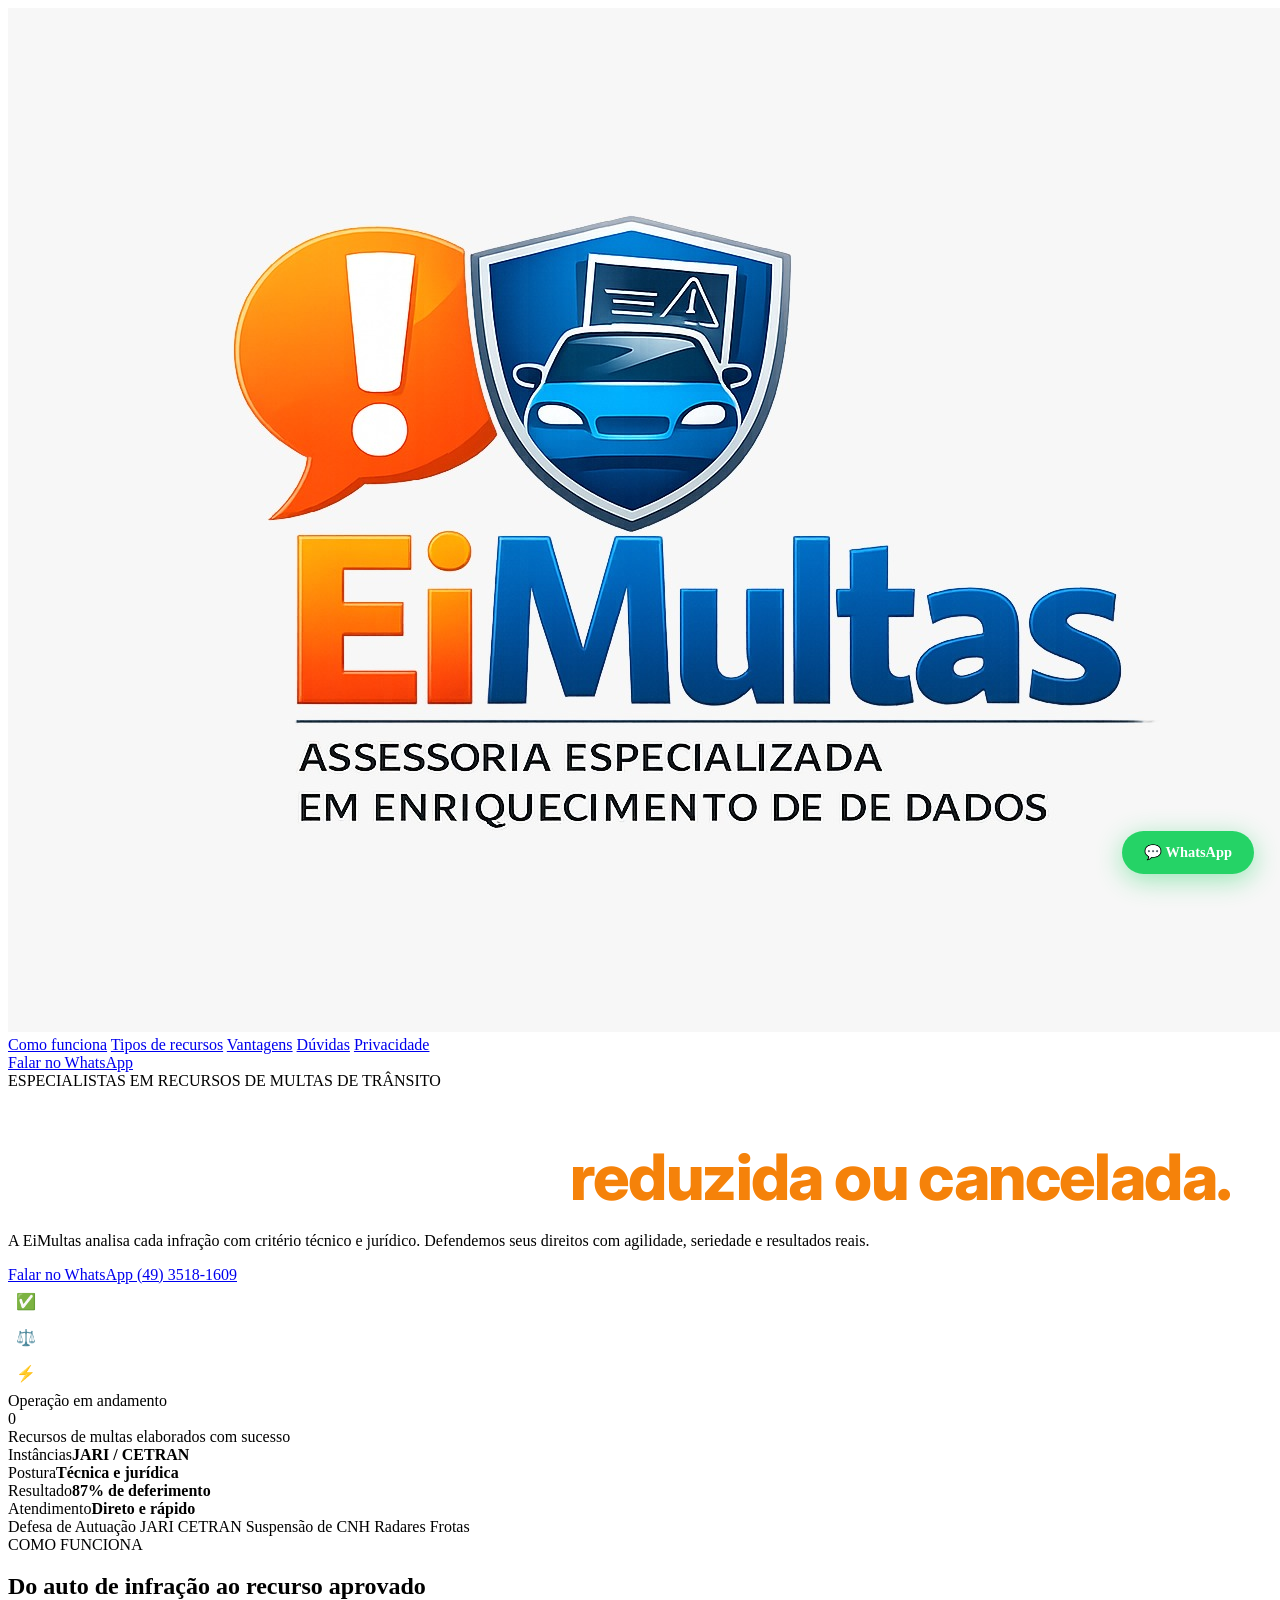
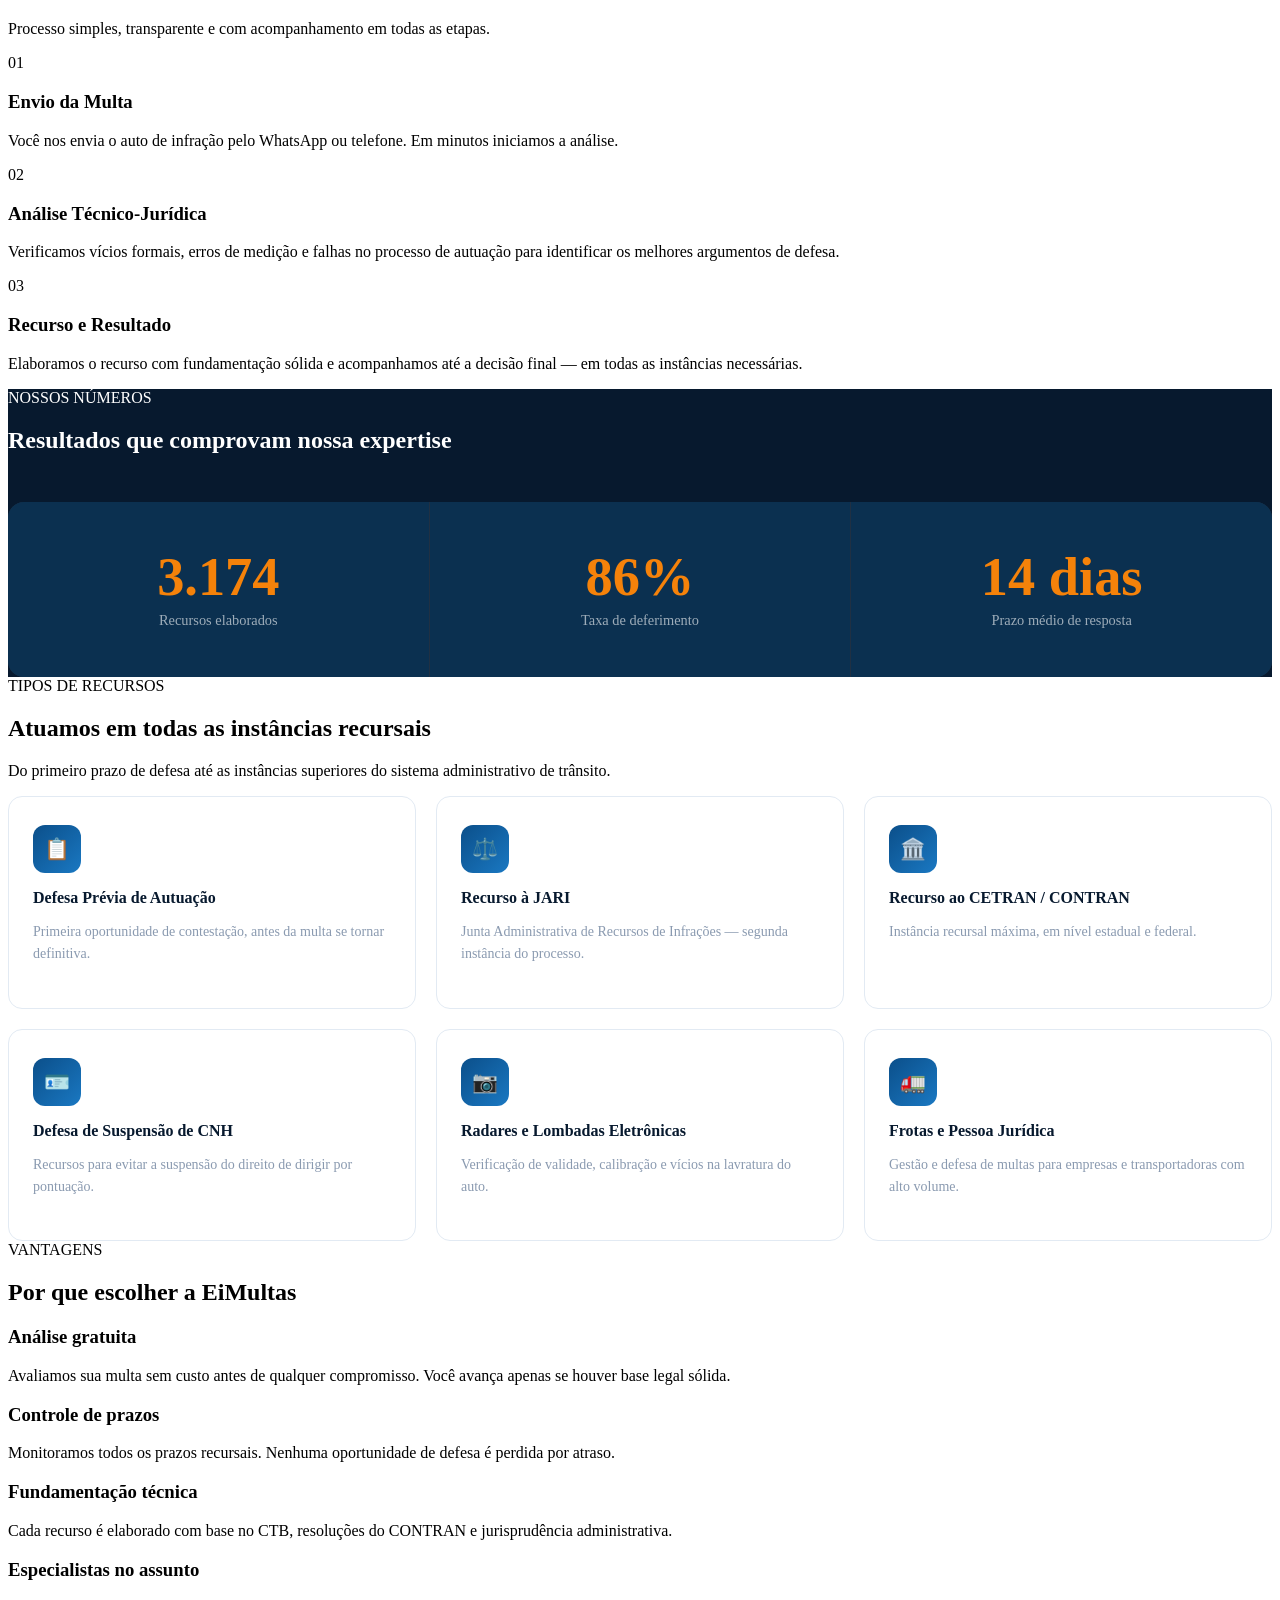
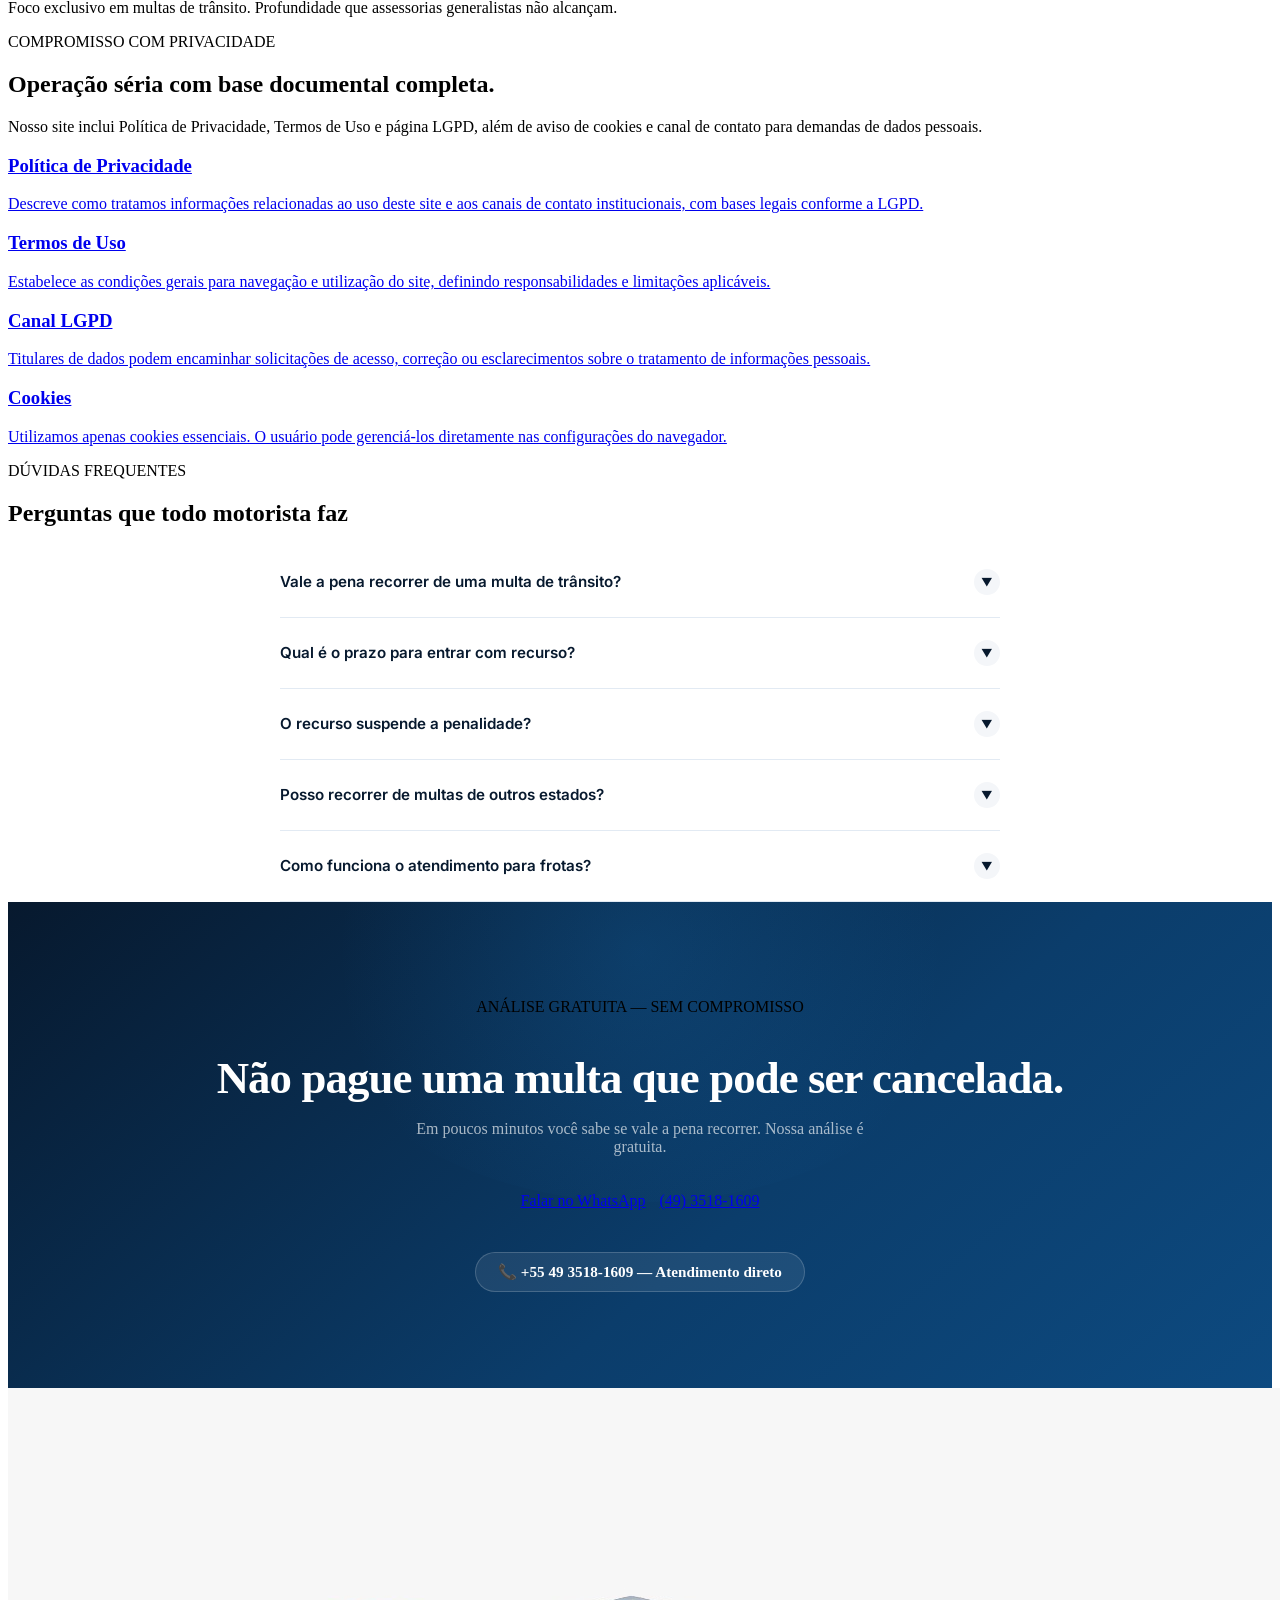
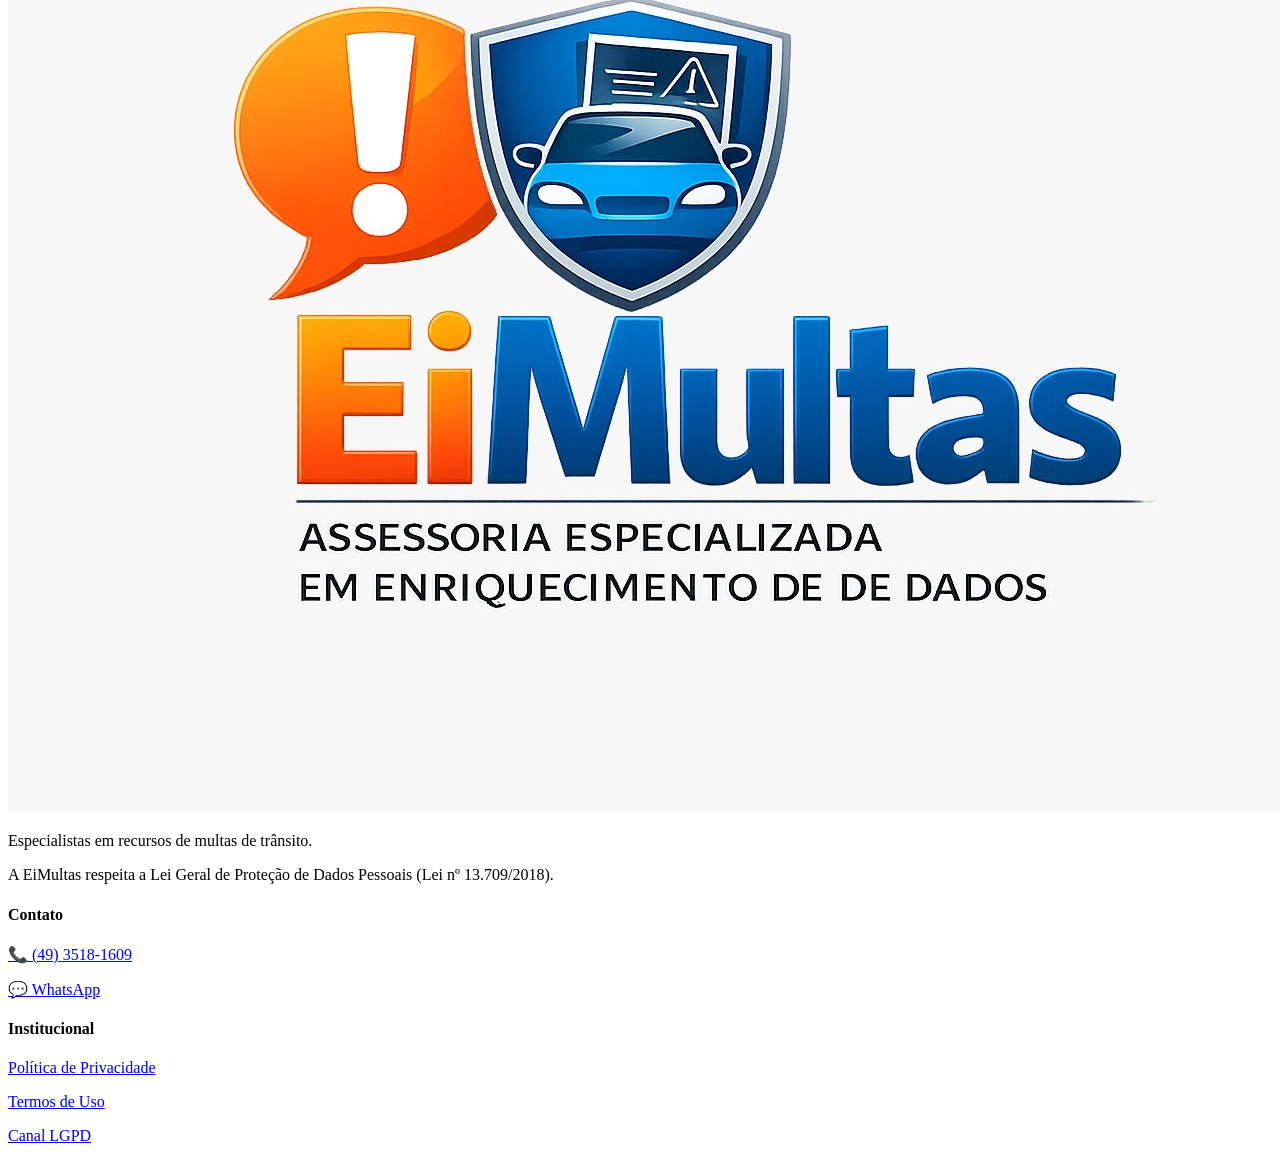
==== commit 8934d700: "Update index.html" ====
--- a/index.html
+++ b/index.html
@@ -5,51 +5,44 @@
   <meta name="viewport" content="width=device-width, initial-scale=1" />
   <title>EiMultas | Especialistas em Recursos de Multas de Trânsito</title>
   <meta name="description" content="A EiMultas é especialista em recursos de multas de trânsito. Reduza ou elimine suas multas com quem realmente entende da lei." />
-  <meta name="theme-color" content="#ffffff" />
+  <meta name="theme-color" content="#0b4f8a" />
   <link rel="icon" href="assets/favicon.png" />
   <link rel="preconnect" href="https://fonts.googleapis.com" />
   <link rel="preconnect" href="https://fonts.gstatic.com" crossorigin />
   <link href="https://fonts.googleapis.com/css2?family=Inter:wght@300;400;500;600;700&display=swap" rel="stylesheet" />
   <link rel="stylesheet" href="styles.css" />
   <style>
-    body {
-      background-color: #ffffff;
-      color: #07192e;
-    }
     .hero-copy h1 {
       font-family: 'Inter', sans-serif;
       font-size: clamp(2.6rem, 5vw, 4.2rem);
       font-weight: 800;
       line-height: 1.07;
       letter-spacing: -.025em;
-      color: #07192e; /* Alterado de branco para azul escuro */
+      color: #ffffff;
       margin-bottom: 20px;
     }
     .hero-copy h1 em { font-style: normal; color: #f5820a; }
     .proof-icon {
       width: 36px; height: 36px; border-radius: 50%;
-      background: rgba(0,0,0,.05); /* Fundo sutil mais escuro */
+      background: rgba(255,255,255,.1);
       display: flex; align-items: center; justify-content: center;
       font-size: 1rem; flex-shrink: 0;
     }
     .proof-item { display: flex; align-items: flex-start; gap: 12px; }
-    .proof-item strong { display: block; color: #07192e; font-size: .88rem; font-weight: 600; }
-    .proof-item span   { color: #555555; font-size: .78rem; }
-    
-    /* Seções que eram escuras agora são brancas */
-    .section-navy, .section-dark { background: #ffffff; color: #07192e; }
-    
+    .proof-item strong { display: block; color: #fff; font-size: .88rem; font-weight: 600; }
+    .proof-item span   { color: rgba(255,255,255,.55); font-size: .78rem; }
+    .section-navy { background: #07192e; color: #fff; }
     .stats-row {
       display: grid; grid-template-columns: repeat(3,1fr);
-      gap: 1px; background: #e2eaf3; /* Linhas de grade cinza claro */
+      gap: 1px; background: rgba(255,255,255,.1);
       border-radius: 16px; overflow: hidden;
     }
-    .stat-block { background: #ffffff; padding: 48px 32px; text-align: center; }
+    .stat-block { background: #0b3050; padding: 48px 32px; text-align: center; }
     .stat-value {
       font-size: 3.4rem; font-weight: 800; line-height: 1;
       color: #f5820a; margin-bottom: 8px;
     }
-    .stat-label { color: #555555; font-size: .9rem; }
+    .stat-label { color: rgba(255,255,255,.6); font-size: .9rem; }
     .recursos-grid { display: grid; grid-template-columns: repeat(3,1fr); gap: 20px; }
     .recurso-card {
       background: #fff; border: 1.5px solid #e2eaf3;
@@ -60,7 +53,6 @@
       width: 48px; height: 48px; border-radius: 12px;
       background: linear-gradient(135deg,#0b4f8a,#1a78c2);
       display: flex; align-items: center; justify-content: center;
-      color: #fff;
       font-size: 1.3rem; margin-bottom: 16px;
     }
     .recurso-card h3 { font-size: 1rem; font-weight: 700; color: #07192e; margin-bottom: 8px; }
@@ -84,33 +76,30 @@
     .faq-body { max-height: 0; overflow: hidden; transition: max-height .38s ease; }
     .faq-item.open .faq-body { max-height: 260px; }
     .faq-body p { padding-bottom: 22px; color: #8a9ab0; font-size: .9rem; line-height: 1.7; }
-    
-    /* CTA Final alterado para fundo branco */
     .cta-final {
-      background: #ffffff;
+      background: linear-gradient(140deg, #07192e 0%, #0b3d6b 60%, #0d4a80 100%);
       padding: 96px 0; text-align: center; position: relative; overflow: hidden;
-      border-top: 1px solid #e2eaf3;
     }
     .cta-final::before {
       content: ''; position: absolute; top: -200px; left: 50%;
       transform: translateX(-50%); width: 700px; height: 500px;
       border-radius: 50%;
-      background: radial-gradient(circle, rgba(26,120,194,.1) 0%, transparent 70%);
+      background: radial-gradient(circle, rgba(26,120,194,.2) 0%, transparent 70%);
     }
     .cta-final h2 {
       font-size: clamp(1.9rem, 3.5vw, 3rem); font-weight: 800;
-      color: #07192e; line-height: 1.15; letter-spacing: -.02em; margin-bottom: 16px;
-    }
-    .cta-final p { color: #555555; font-size: 1rem; max-width: 500px; margin: 0 auto 36px; }
+      color: #fff; line-height: 1.15; letter-spacing: -.02em; margin-bottom: 16px;
+    }
+    .cta-final p { color: rgba(255,255,255,.65); font-size: 1rem; max-width: 500px; margin: 0 auto 36px; }
     .cta-final-actions { display: flex; gap: 14px; justify-content: center; flex-wrap: wrap; }
     .cta-phone {
       display: inline-flex; align-items: center; gap: 8px; margin-top: 24px;
-      background: #f4f6f9; border: 1px solid #e2eaf3;
+      background: rgba(255,255,255,.08); border: 1px solid rgba(255,255,255,.18);
       border-radius: 50px; padding: 10px 22px;
-      color: #07192e; font-weight: 600; font-size: .95rem;
+      color: #fff; font-weight: 600; font-size: .95rem;
       text-decoration: none; transition: background .2s;
     }
-    .cta-phone:hover { background: #e2eaf3; }
+    .cta-phone:hover { background: rgba(255,255,255,.16); }
     .whatsapp-float {
       position: fixed; bottom: 26px; right: 26px; z-index: 99;
       background: #25D366; color: #fff;
@@ -159,7 +148,7 @@
         <div class="hero-copy reveal">
           <span class="eyebrow">ESPECIALISTAS EM RECURSOS DE MULTAS DE TRÂNSITO</span>
           <h1>Sua multa pode ser <em>reduzida ou cancelada.</em></h1>
-          <p class="lead" style="color: #555555;">
+          <p class="lead">
             A EiMultas analisa cada infração com critério técnico e jurídico. Defendemos seus direitos com agilidade, seriedade e resultados reais.
           </p>
           <div class="hero-actions">
@@ -185,18 +174,18 @@
         </div>
 
         <div class="hero-card reveal delay-1">
-          <div class="glass-panel" style="background: #ffffff; border: 1px solid #e2eaf3;">
-            <div class="stat-header" style="color: #07192e;">
+          <div class="glass-panel">
+            <div class="stat-header">
               <span class="dot"></span>
               <span>Operação em andamento</span>
             </div>
             <div class="stat-number" data-counter="3200">0</div>
-            <div class="stat-caption" style="color: #555555;">Recursos de multas elaborados com sucesso</div>
+            <div class="stat-caption">Recursos de multas elaborados com sucesso</div>
             <div class="mini-grid">
-              <div class="mini-card" style="color: #07192e;"><span>Instâncias</span><strong>JARI / CETRAN</strong></div>
-              <div class="mini-card" style="color: #07192e;"><span>Postura</span><strong>Técnica e jurídica</strong></div>
-              <div class="mini-card" style="color: #07192e;"><span>Resultado</span><strong>87% de deferimento</strong></div>
-              <div class="mini-card" style="color: #07192e;"><span>Atendimento</span><strong>Direto e rápido</strong></div>
+              <div class="mini-card"><span>Instâncias</span><strong>JARI / CETRAN</strong></div>
+              <div class="mini-card"><span>Postura</span><strong>Técnica e jurídica</strong></div>
+              <div class="mini-card"><span>Resultado</span><strong>87% de deferimento</strong></div>
+              <div class="mini-card"><span>Atendimento</span><strong>Direto e rápido</strong></div>
             </div>
           </div>
         </div>
@@ -204,7 +193,7 @@
     </section>
 
     <section class="logos-strip reveal">
-      <div class="container strip" style="color: #07192e;">
+      <div class="container strip">
         <span>Defesa de Autuação</span>
         <span>JARI</span>
         <span>CETRAN</span>
@@ -245,7 +234,7 @@
       <div class="container">
         <div class="section-head reveal" style="margin-bottom:48px;">
           <span class="eyebrow">NOSSOS NÚMEROS</span>
-          <h2 style="color:#07192e;">Resultados que comprovam nossa expertise</h2>
+          <h2 style="color:#fff;">Resultados que comprovam nossa expertise</h2>
         </div>
         <div class="stats-row reveal">
           <div class="stat-block">
@@ -313,21 +302,21 @@
           <h2>Por que escolher a EiMultas</h2>
         </div>
         <div class="cards">
-          <article class="card reveal" style="border: 1px solid #e2eaf3;">
-            <h3 style="color: #07192e;">Análise gratuita</h3>
-            <p style="color: #555555;">Avaliamos sua multa sem custo antes de qualquer compromisso. Você avança apenas se houver base legal sólida.</p>
-          </article>
-          <article class="card reveal delay-1" style="border: 1px solid #e2eaf3;">
-            <h3 style="color: #07192e;">Controle de prazos</h3>
-            <p style="color: #555555;">Monitoramos todos os prazos recursais. Nenhuma oportunidade de defesa é perdida por atraso.</p>
-          </article>
-          <article class="card reveal delay-2" style="border: 1px solid #e2eaf3;">
-            <h3 style="color: #07192e;">Fundamentação técnica</h3>
-            <p style="color: #555555;">Cada recurso é elaborado com base no CTB, resoluções do CONTRAN e jurisprudência administrativa.</p>
-          </article>
-          <article class="card reveal" style="border: 1px solid #e2eaf3;">
-            <h3 style="color: #07192e;">Especialistas no assunto</h3>
-            <p style="color: #555555;">Foco exclusivo em multas de trânsito. Profundidade que assessorias generalistas não alcançam.</p>
+          <article class="card reveal">
+            <h3>Análise gratuita</h3>
+            <p>Avaliamos sua multa sem custo antes de qualquer compromisso. Você avança apenas se houver base legal sólida.</p>
+          </article>
+          <article class="card reveal delay-1">
+            <h3>Controle de prazos</h3>
+            <p>Monitoramos todos os prazos recursais. Nenhuma oportunidade de defesa é perdida por atraso.</p>
+          </article>
+          <article class="card reveal delay-2">
+            <h3>Fundamentação técnica</h3>
+            <p>Cada recurso é elaborado com base no CTB, resoluções do CONTRAN e jurisprudência administrativa.</p>
+          </article>
+          <article class="card reveal">
+            <h3>Especialistas no assunto</h3>
+            <p>Foco exclusivo em multas de trânsito. Profundidade que assessorias generalistas não alcançam.</p>
           </article>
         </div>
       </div>
@@ -341,21 +330,21 @@
           <p>Nosso site inclui Política de Privacidade, Termos de Uso e página LGPD, além de aviso de cookies e canal de contato para demandas de dados pessoais.</p>
         </div>
         <div class="cards">
-          <a href="pages/politica-de-privacidade.html" class="card card-link reveal" style="border: 1px solid #e2eaf3;">
-            <h3 style="color: #07192e;">Política de Privacidade</h3>
-            <p style="color: #555555;">Descreve como tratamos informações relacionadas ao uso deste site e aos canais de contato institucionais, com bases legais conforme a LGPD.</p>
+          <a href="pages/politica-de-privacidade.html" class="card card-link reveal">
+            <h3>Política de Privacidade</h3>
+            <p>Descreve como tratamos informações relacionadas ao uso deste site e aos canais de contato institucionais, com bases legais conforme a LGPD.</p>
           </a>
-          <a href="pages/termos-de-uso.html" class="card card-link reveal delay-1" style="border: 1px solid #e2eaf3;">
-            <h3 style="color: #07192e;">Termos de Uso</h3>
-            <p style="color: #555555;">Estabelece as condições gerais para navegação e utilização do site, definindo responsabilidades e limitações aplicáveis.</p>
+          <a href="pages/termos-de-uso.html" class="card card-link reveal delay-1">
+            <h3>Termos de Uso</h3>
+            <p>Estabelece as condições gerais para navegação e utilização do site, definindo responsabilidades e limitações aplicáveis.</p>
           </a>
-          <a href="pages/lgpd.html" class="card card-link reveal delay-2" style="border: 1px solid #e2eaf3;">
-            <h3 style="color: #07192e;">Canal LGPD</h3>
-            <p style="color: #555555;">Titulares de dados podem encaminhar solicitações de acesso, correção ou esclarecimentos sobre o tratamento de informações pessoais.</p>
+          <a href="pages/lgpd.html" class="card card-link reveal delay-2">
+            <h3>Canal LGPD</h3>
+            <p>Titulares de dados podem encaminhar solicitações de acesso, correção ou esclarecimentos sobre o tratamento de informações pessoais.</p>
           </a>
-          <a href="pages/politica-de-privacidade.html" class="card card-link reveal" style="border: 1px solid #e2eaf3;">
-            <h3 style="color: #07192e;">Cookies</h3>
-            <p style="color: #555555;">Utilizamos apenas cookies essenciais. O usuário pode gerenciá-los diretamente nas configurações do navegador.</p>
+          <a href="pages/politica-de-privacidade.html" class="card card-link reveal">
+            <h3>Cookies</h3>
+            <p>Utilizamos apenas cookies essenciais. O usuário pode gerenciá-los diretamente nas configurações do navegador.</p>
           </a>
         </div>
       </div>
@@ -410,23 +399,23 @@
 
   </main>
 
-  <footer class="site-footer" style="background: #ffffff; color: #07192e; border-top: 1px solid #e2eaf3; padding: 40px 0;">
+  <footer class="site-footer">
     <div class="container footer-grid">
       <div>
         <img class="footer-logo" src="assets/logo.png" alt="EiMultas" />
-        <p style="color: #555555;">Especialistas em recursos de multas de trânsito.</p>
-        <p class="small-note" style="color: #888888;">A EiMultas respeita a Lei Geral de Proteção de Dados Pessoais (Lei nº 13.709/2018).</p>
+        <p>Especialistas em recursos de multas de trânsito.</p>
+        <p class="small-note">A EiMultas respeita a Lei Geral de Proteção de Dados Pessoais (Lei nº 13.709/2018).</p>
       </div>
       <div>
         <h4>Contato</h4>
-        <p><a href="tel:+554935181609" style="color: #07192e;">📞 (49) 3518-1609</a></p>
-        <p><a href="https://wa.me/554935181609" target="_blank" rel="noopener" style="color: #07192e;">💬 WhatsApp</a></p>
+        <p><a href="tel:+554935181609">📞 (49) 3518-1609</a></p>
+        <p><a href="https://wa.me/554935181609" target="_blank" rel="noopener">💬 WhatsApp</a></p>
       </div>
       <div>
         <h4>Institucional</h4>
-        <p><a href="pages/politica-de-privacidade.html" style="color: #07192e;">Política de Privacidade</a></p>
-        <p><a href="pages/termos-de-uso.html" style="color: #07192e;">Termos de Uso</a></p>
-        <p><a href="pages/lgpd.html" style="color: #07192e;">Canal LGPD</a></p>
+        <p><a href="pages/politica-de-privacidade.html">Política de Privacidade</a></p>
+        <p><a href="pages/termos-de-uso.html">Termos de Uso</a></p>
+        <p><a href="pages/lgpd.html">Canal LGPD</a></p>
       </div>
     </div>
   </footer>
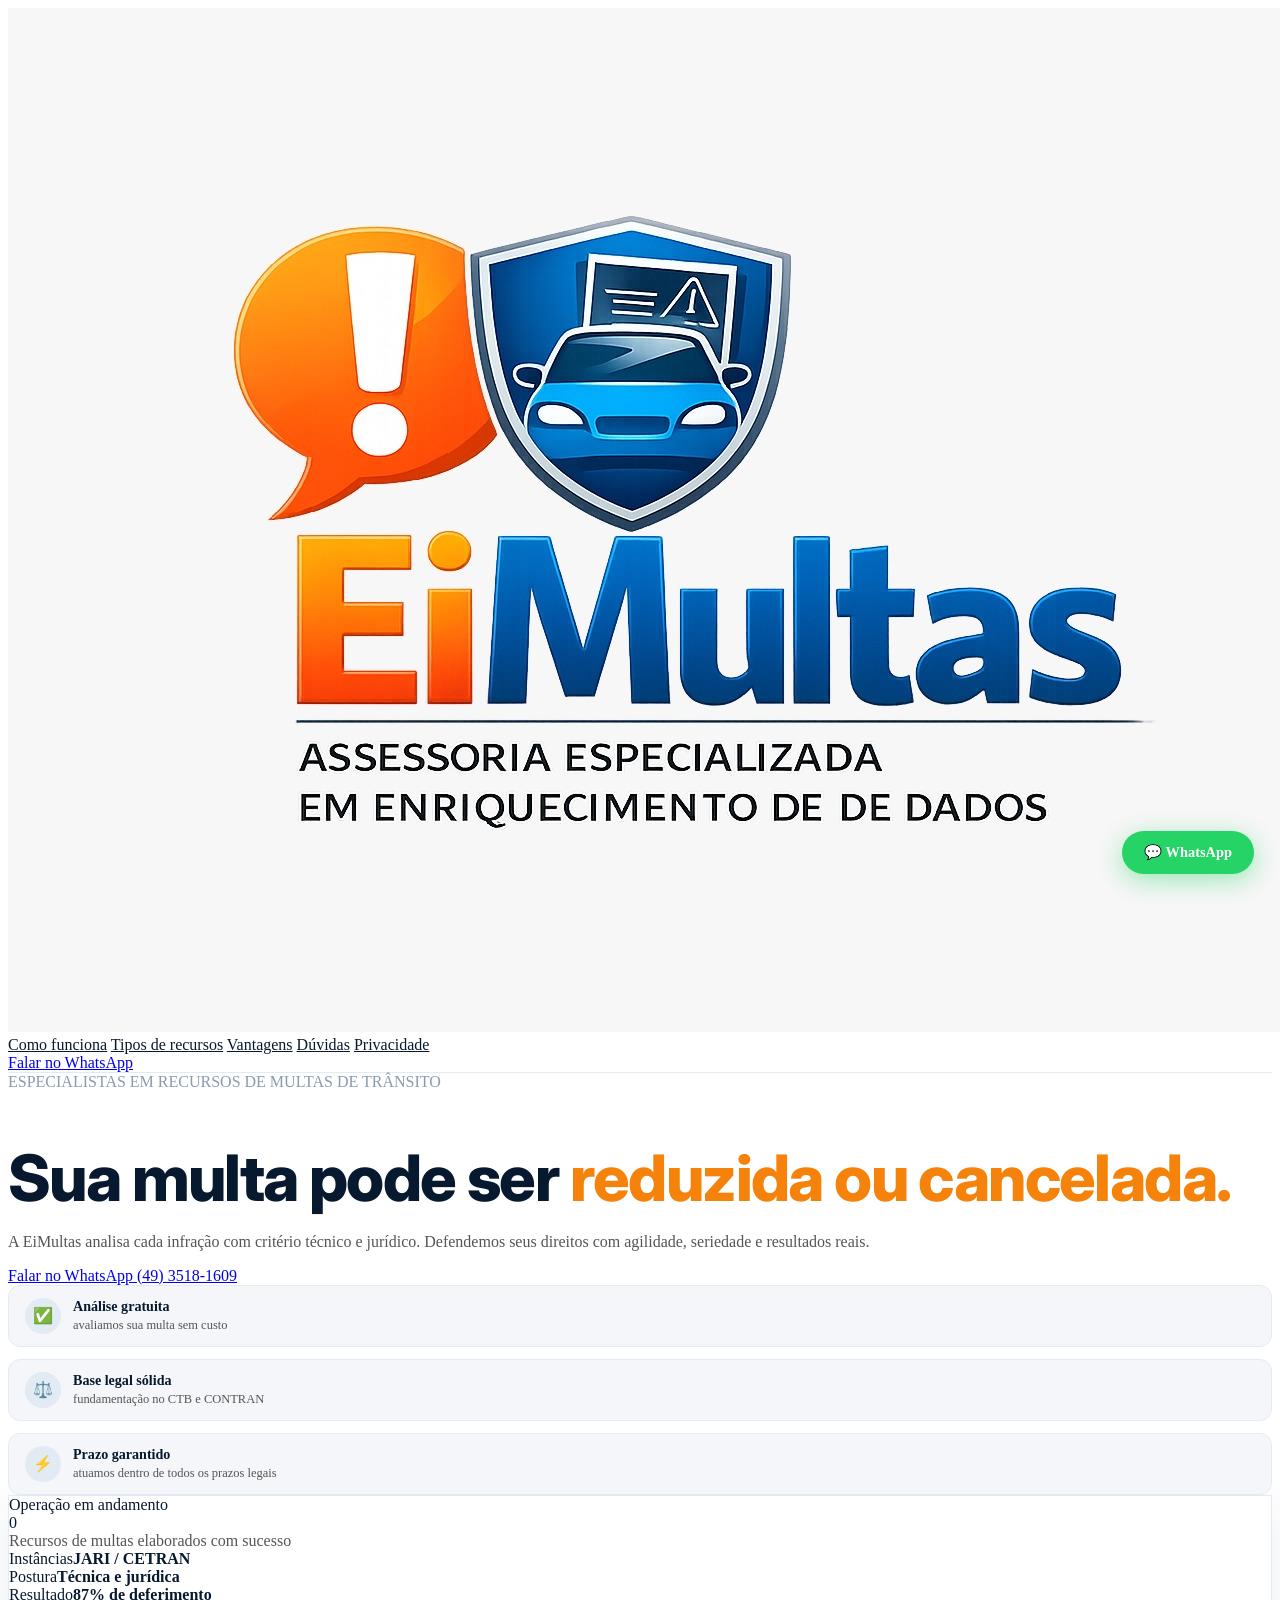
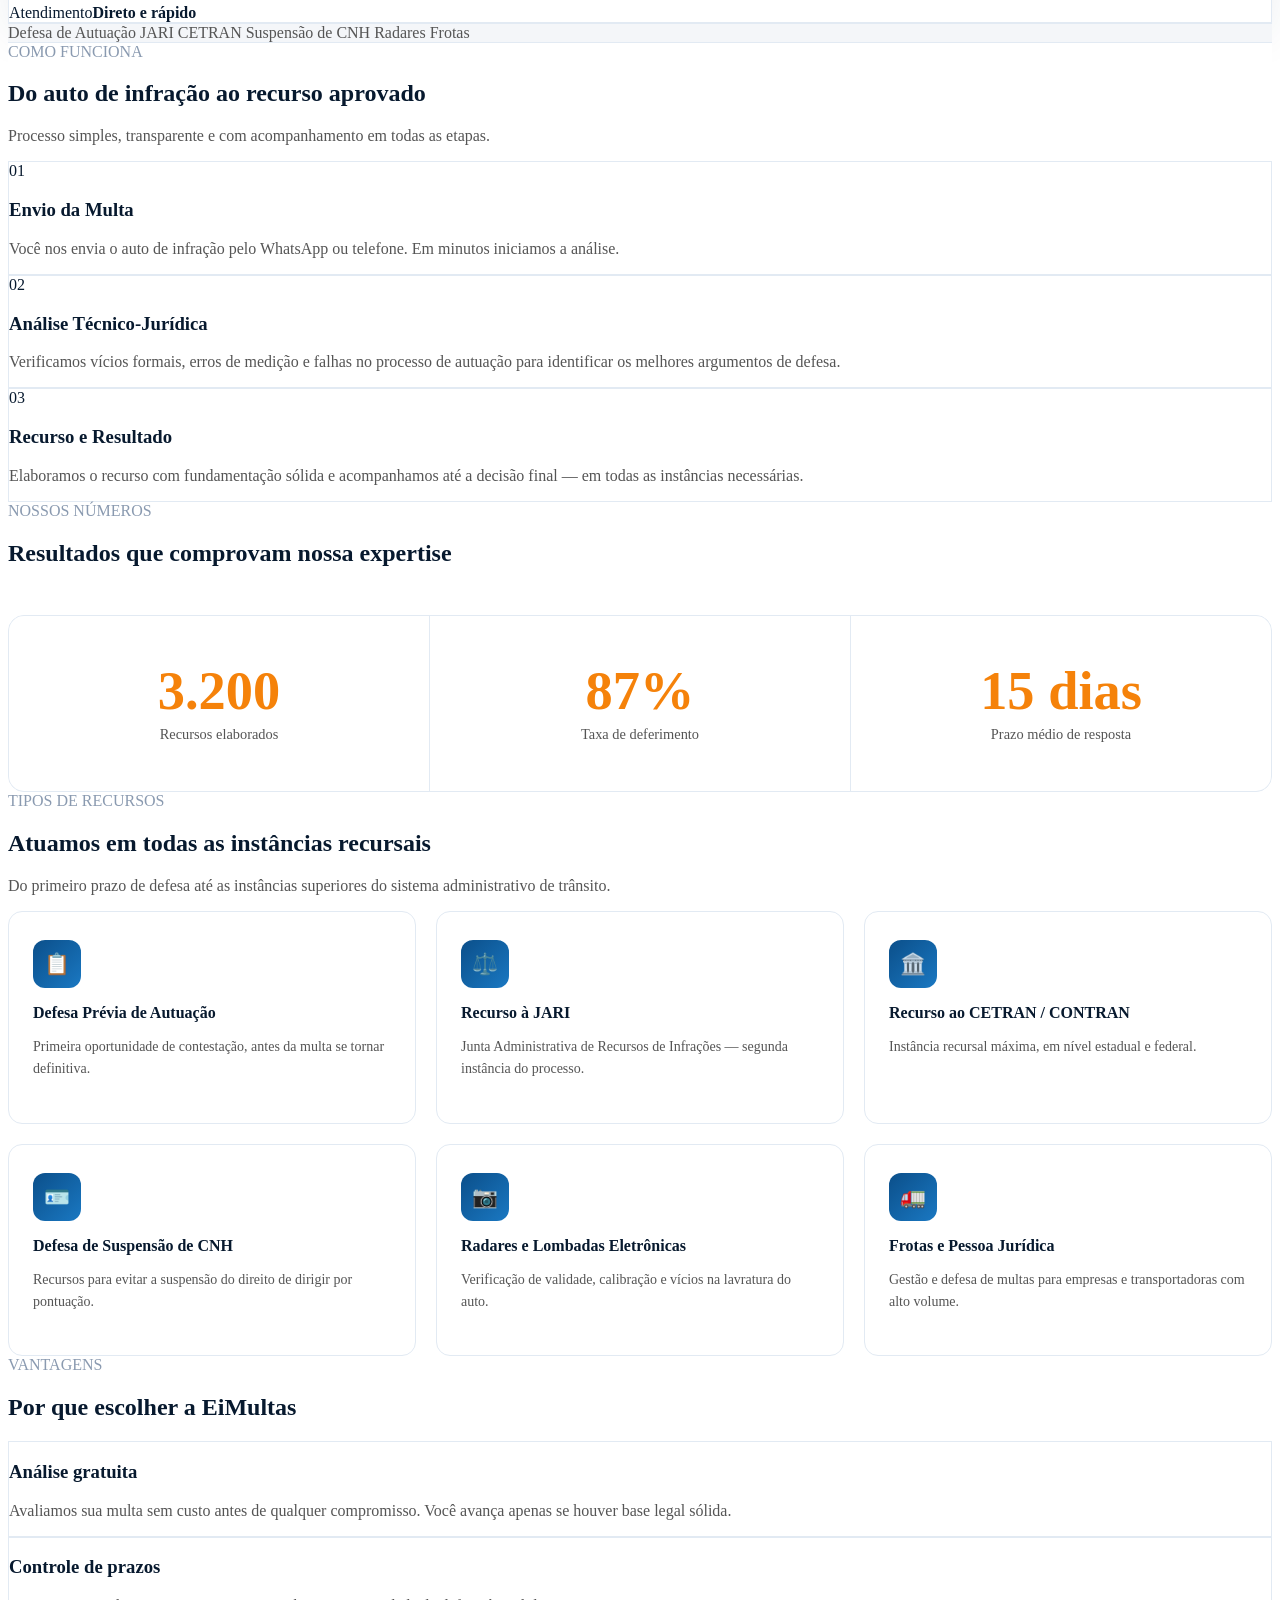
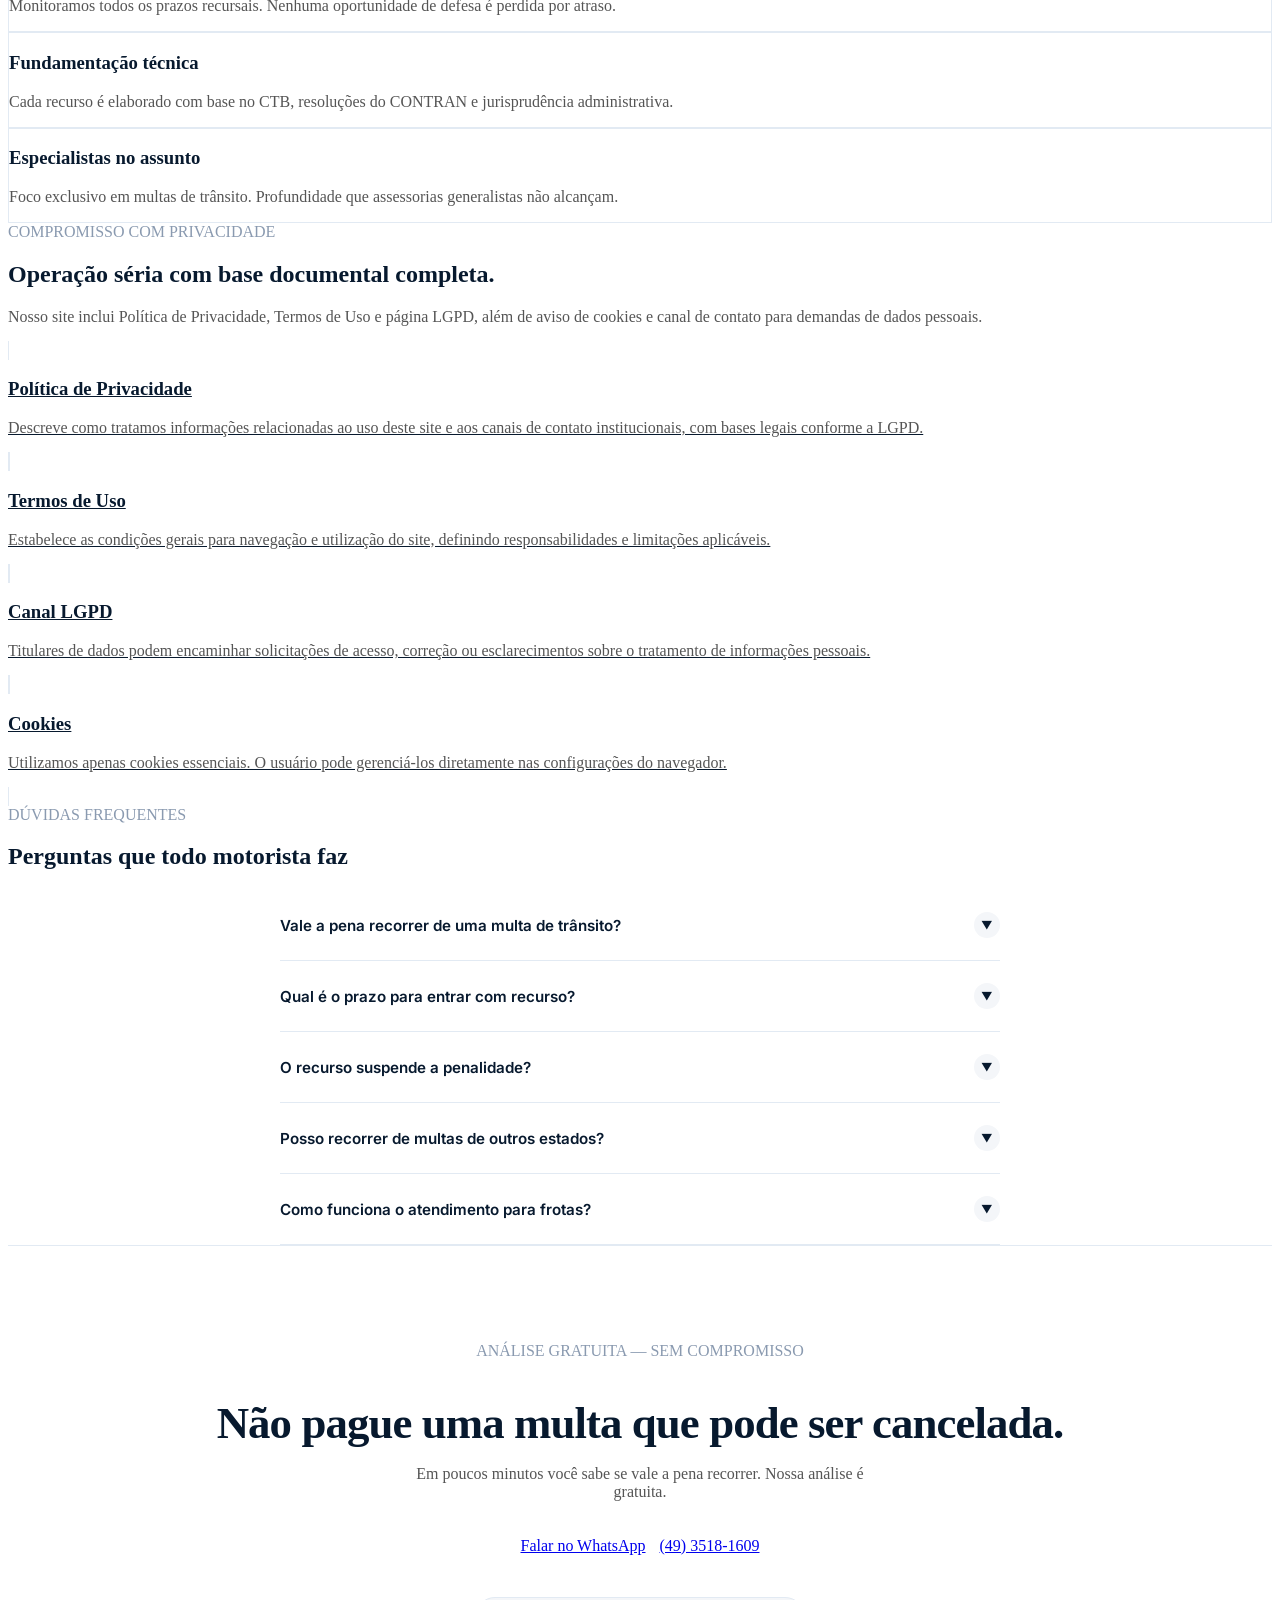
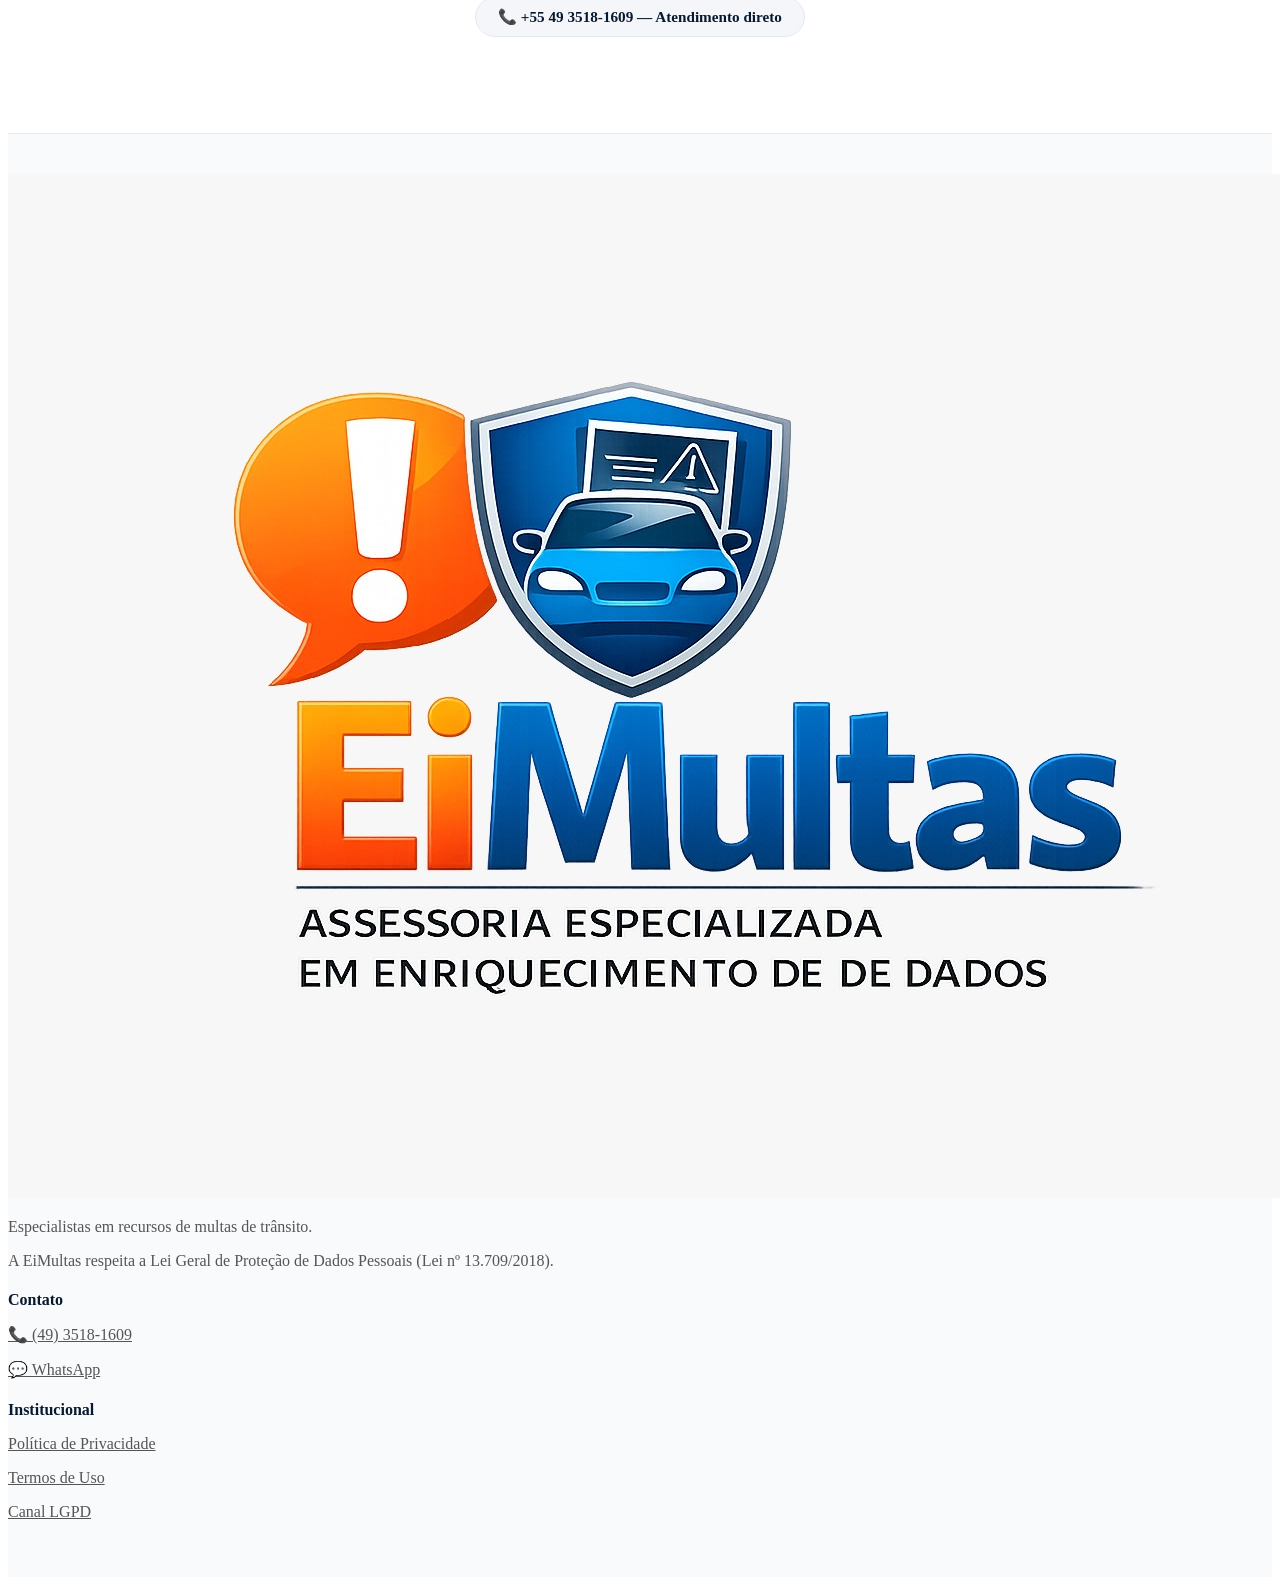
==== commit ee79d325: "Update index.html" ====
--- a/index.html
+++ b/index.html
@@ -5,104 +5,218 @@
   <meta name="viewport" content="width=device-width, initial-scale=1" />
   <title>EiMultas | Especialistas em Recursos de Multas de Trânsito</title>
   <meta name="description" content="A EiMultas é especialista em recursos de multas de trânsito. Reduza ou elimine suas multas com quem realmente entende da lei." />
-  <meta name="theme-color" content="#0b4f8a" />
+  <meta name="theme-color" content="#ffffff" />
   <link rel="icon" href="assets/favicon.png" />
   <link rel="preconnect" href="https://fonts.googleapis.com" />
   <link rel="preconnect" href="https://fonts.gstatic.com" crossorigin />
   <link href="https://fonts.googleapis.com/css2?family=Inter:wght@300;400;500;600;700&display=swap" rel="stylesheet" />
   <link rel="stylesheet" href="styles.css" />
   <style>
+    /* --- FORÇANDO O TEMA CLARO (SOBREPONDO O STYLES.CSS) --- */
+    
+    body, html {
+      background-color: #ffffff !important;
+      background-image: none !important;
+      color: #07192e !important;
+    }
+
+    /* Esconder os efeitos de luz/gradiente do fundo escuro */
+    .bg-orb {
+      display: none !important;
+    }
+
+    /* Cabeçalho */
+    .site-header {
+      background-color: #ffffff !important;
+      background-image: none !important;
+      border-bottom: 1px solid #e2eaf3 !important;
+    }
+    .nav-links a {
+      color: #07192e !important;
+    }
+
+    /* Seção Hero */
+    .hero {
+      background-color: #ffffff !important;
+      background-image: none !important;
+    }
+    .eyebrow {
+      color: #8a9ab0 !important;
+    }
     .hero-copy h1 {
       font-family: 'Inter', sans-serif;
       font-size: clamp(2.6rem, 5vw, 4.2rem);
       font-weight: 800;
       line-height: 1.07;
       letter-spacing: -.025em;
-      color: #ffffff;
+      color: #07192e !important;
       margin-bottom: 20px;
     }
-    .hero-copy h1 em { font-style: normal; color: #f5820a; }
+    .hero-copy h1 em {
+      font-style: normal;
+      color: #f5820a !important; 
+    }
+    .hero-copy .lead {
+      color: #555555 !important;
+    }
+
+    /* Itens de prova (os bloquinhos abaixo dos botões) */
+    .hero-proof {
+      background: transparent !important;
+      display: flex;
+      flex-direction: column;
+      gap: 12px;
+    }
+    .proof-item {
+      background: #f4f6f9 !important;
+      border: 1px solid #e2eaf3 !important;
+      border-radius: 12px;
+      padding: 12px 16px;
+      display: flex; align-items: center; gap: 12px;
+    }
     .proof-icon {
       width: 36px; height: 36px; border-radius: 50%;
-      background: rgba(255,255,255,.1);
+      background: #e2eaf3 !important;
+      color: #07192e !important;
       display: flex; align-items: center; justify-content: center;
       font-size: 1rem; flex-shrink: 0;
     }
-    .proof-item { display: flex; align-items: flex-start; gap: 12px; }
-    .proof-item strong { display: block; color: #fff; font-size: .88rem; font-weight: 600; }
-    .proof-item span   { color: rgba(255,255,255,.55); font-size: .78rem; }
-    .section-navy { background: #07192e; color: #fff; }
+    .proof-item strong { display: block; color: #07192e !important; font-size: .88rem; font-weight: 600; }
+    .proof-item span   { color: #555555 !important; font-size: .78rem; }
+
+    /* Card flutuante (Estatísticas no Hero) */
+    .glass-panel {
+      background: #ffffff !important;
+      border: 1px solid #e2eaf3 !important;
+      box-shadow: 0 12px 40px rgba(11,46,80,.08) !important;
+    }
+    .stat-header, .mini-card span, .mini-card strong {
+      color: #07192e !important;
+    }
+    .stat-caption {
+      color: #555555 !important;
+    }
+
+    /* Faixa de logos/textos */
+    .logos-strip {
+      background: #f4f6f9 !important;
+      border-top: 1px solid #e2eaf3 !important;
+      border-bottom: 1px solid #e2eaf3 !important;
+    }
+    .logos-strip span {
+      color: #555555 !important;
+    }
+
+    /* Seções Gerais */
+    .section, .section-navy, .section-dark, .section-alt {
+      background-color: #ffffff !important;
+      background-image: none !important;
+      color: #07192e !important;
+    }
+    .section-head h2 {
+      color: #07192e !important;
+    }
+    .section-head p {
+      color: #555555 !important;
+    }
+
+    /* Cards gerais (Vantagens, Compliance, etc) */
+    .card, .step {
+      background: #ffffff !important;
+      border: 1px solid #e2eaf3 !important;
+      color: #07192e !important;
+    }
+    .card h3, .step h3 { color: #07192e !important; }
+    .card p, .step p { color: #555555 !important; }
+
+    /* Linha de números */
     .stats-row {
       display: grid; grid-template-columns: repeat(3,1fr);
-      gap: 1px; background: rgba(255,255,255,.1);
+      gap: 1px; background: #e2eaf3 !important;
       border-radius: 16px; overflow: hidden;
-    }
-    .stat-block { background: #0b3050; padding: 48px 32px; text-align: center; }
+      border: 1px solid #e2eaf3;
+    }
+    .stat-block { background: #ffffff !important; padding: 48px 32px; text-align: center; }
     .stat-value {
       font-size: 3.4rem; font-weight: 800; line-height: 1;
-      color: #f5820a; margin-bottom: 8px;
-    }
-    .stat-label { color: rgba(255,255,255,.6); font-size: .9rem; }
+      color: #f5820a !important; margin-bottom: 8px;
+    }
+    .stat-label { color: #555555 !important; font-size: .9rem; }
+
+    /* Grid de Recursos */
     .recursos-grid { display: grid; grid-template-columns: repeat(3,1fr); gap: 20px; }
     .recurso-card {
-      background: #fff; border: 1.5px solid #e2eaf3;
+      background: #ffffff !important; border: 1.5px solid #e2eaf3 !important;
       border-radius: 14px; padding: 28px 24px; transition: all .25s;
     }
-    .recurso-card:hover { border-color: #1a78c2; transform: translateY(-4px); box-shadow: 0 12px 40px rgba(11,46,80,.12); }
+    .recurso-card:hover { border-color: #1a78c2 !important; transform: translateY(-4px); box-shadow: 0 12px 40px rgba(11,46,80,.12); }
     .recurso-icon {
       width: 48px; height: 48px; border-radius: 12px;
-      background: linear-gradient(135deg,#0b4f8a,#1a78c2);
+      background: linear-gradient(135deg,#0b4f8a,#1a78c2) !important;
       display: flex; align-items: center; justify-content: center;
+      color: #fff !important;
       font-size: 1.3rem; margin-bottom: 16px;
     }
-    .recurso-card h3 { font-size: 1rem; font-weight: 700; color: #07192e; margin-bottom: 8px; }
-    .recurso-card p  { font-size: .875rem; color: #8a9ab0; line-height: 1.6; }
+    .recurso-card h3 { font-size: 1rem; font-weight: 700; color: #07192e !important; margin-bottom: 8px; }
+    .recurso-card p  { font-size: .875rem; color: #555555 !important; line-height: 1.6; }
+
+    /* FAQ */
     .faq-list { max-width: 720px; margin: 0 auto; }
-    .faq-item { border-bottom: 1px solid #e2eaf3; }
+    .faq-item { border-bottom: 1px solid #e2eaf3 !important; }
     .faq-btn {
       width: 100%; background: none; border: none; cursor: pointer;
       text-align: left; padding: 22px 0;
       display: flex; justify-content: space-between; align-items: center;
       font-family: 'Inter', sans-serif; font-size: .95rem; font-weight: 600;
-      color: #07192e; gap: 16px; transition: color .2s;
-    }
-    .faq-btn:hover { color: #0b4f8a; }
+      color: #07192e !important; gap: 16px; transition: color .2s;
+    }
+    .faq-btn:hover { color: #0b4f8a !important; }
     .faq-arrow {
-      width: 26px; height: 26px; border-radius: 50%; background: #f4f6f9;
+      width: 26px; height: 26px; border-radius: 50%; background: #f4f6f9 !important;
       display: flex; align-items: center; justify-content: center;
       font-size: .7rem; flex-shrink: 0; transition: transform .3s, background .2s;
     }
-    .faq-item.open .faq-arrow { transform: rotate(180deg); background: #f5820a; color: #fff; }
+    .faq-item.open .faq-arrow { transform: rotate(180deg); background: #f5820a !important; color: #fff !important; }
     .faq-body { max-height: 0; overflow: hidden; transition: max-height .38s ease; }
     .faq-item.open .faq-body { max-height: 260px; }
-    .faq-body p { padding-bottom: 22px; color: #8a9ab0; font-size: .9rem; line-height: 1.7; }
+    .faq-body p { padding-bottom: 22px; color: #555555 !important; font-size: .9rem; line-height: 1.7; }
+
+    /* CTA Final */
     .cta-final {
-      background: linear-gradient(140deg, #07192e 0%, #0b3d6b 60%, #0d4a80 100%);
+      background: #ffffff !important;
       padding: 96px 0; text-align: center; position: relative; overflow: hidden;
-    }
-    .cta-final::before {
-      content: ''; position: absolute; top: -200px; left: 50%;
-      transform: translateX(-50%); width: 700px; height: 500px;
-      border-radius: 50%;
-      background: radial-gradient(circle, rgba(26,120,194,.2) 0%, transparent 70%);
-    }
+      border-top: 1px solid #e2eaf3 !important;
+    }
+    .cta-final::before { display: none !important; }
     .cta-final h2 {
       font-size: clamp(1.9rem, 3.5vw, 3rem); font-weight: 800;
-      color: #fff; line-height: 1.15; letter-spacing: -.02em; margin-bottom: 16px;
-    }
-    .cta-final p { color: rgba(255,255,255,.65); font-size: 1rem; max-width: 500px; margin: 0 auto 36px; }
+      color: #07192e !important; line-height: 1.15; letter-spacing: -.02em; margin-bottom: 16px;
+    }
+    .cta-final p { color: #555555 !important; font-size: 1rem; max-width: 500px; margin: 0 auto 36px; }
     .cta-final-actions { display: flex; gap: 14px; justify-content: center; flex-wrap: wrap; }
     .cta-phone {
       display: inline-flex; align-items: center; gap: 8px; margin-top: 24px;
-      background: rgba(255,255,255,.08); border: 1px solid rgba(255,255,255,.18);
+      background: #f4f6f9 !important; border: 1px solid #e2eaf3 !important;
       border-radius: 50px; padding: 10px 22px;
-      color: #fff; font-weight: 600; font-size: .95rem;
+      color: #07192e !important; font-weight: 600; font-size: .95rem;
       text-decoration: none; transition: background .2s;
     }
-    .cta-phone:hover { background: rgba(255,255,255,.16); }
+    .cta-phone:hover { background: #e2eaf3 !important; }
+
+    /* Footer */
+    .site-footer {
+      background: #f8fafc !important;
+      color: #07192e !important;
+      border-top: 1px solid #e2eaf3 !important;
+      padding: 40px 0;
+    }
+    .site-footer p, .site-footer a { color: #555555 !important; }
+    .site-footer h4 { color: #07192e !important; margin-bottom: 16px; }
+
+    /* WhatsApp Float */
     .whatsapp-float {
       position: fixed; bottom: 26px; right: 26px; z-index: 99;
-      background: #25D366; color: #fff;
+      background: #25D366 !important; color: #fff !important;
       border-radius: 50px; padding: 13px 22px;
       font-weight: 700; font-size: .9rem; text-decoration: none;
       display: flex; align-items: center; gap: 8px;
@@ -112,11 +226,15 @@
     }
     @keyframes popIn { from { opacity:0; transform:translateY(16px); } to { opacity:1; transform:translateY(0); } }
     .whatsapp-float:hover { transform: translateY(-3px); box-shadow: 0 10px 34px rgba(37,211,102,.55); }
+
+    /* Responsividade */
     @media (max-width: 860px) {
       .recursos-grid { grid-template-columns: 1fr 1fr; }
       .stats-row     { grid-template-columns: 1fr; }
     }
-    @media (max-width: 560px) { .recursos-grid { grid-template-columns: 1fr; } }
+    @media (max-width: 560px) { 
+      .recursos-grid { grid-template-columns: 1fr; }
+    }
   </style>
 </head>
 <body>
@@ -234,7 +352,7 @@
       <div class="container">
         <div class="section-head reveal" style="margin-bottom:48px;">
           <span class="eyebrow">NOSSOS NÚMEROS</span>
-          <h2 style="color:#fff;">Resultados que comprovam nossa expertise</h2>
+          <h2>Resultados que comprovam nossa expertise</h2>
         </div>
         <div class="stats-row reveal">
           <div class="stat-block">
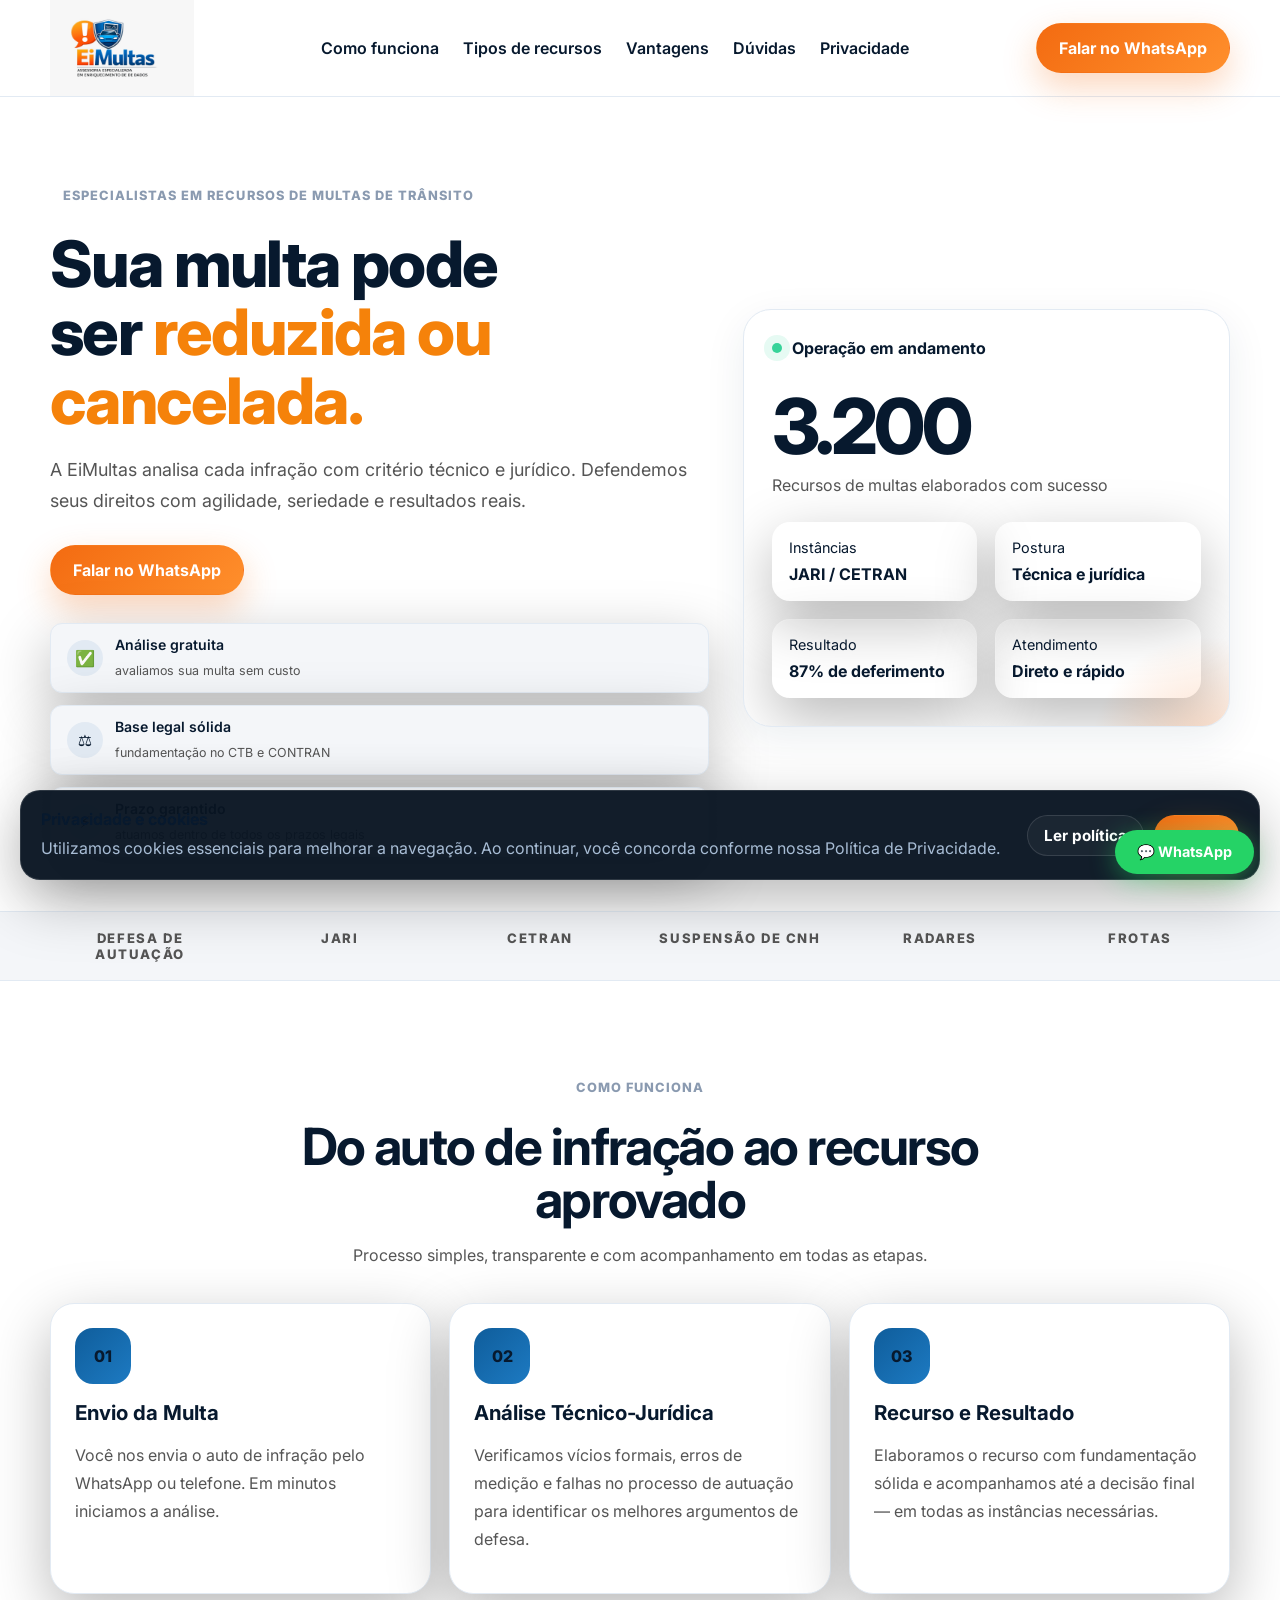
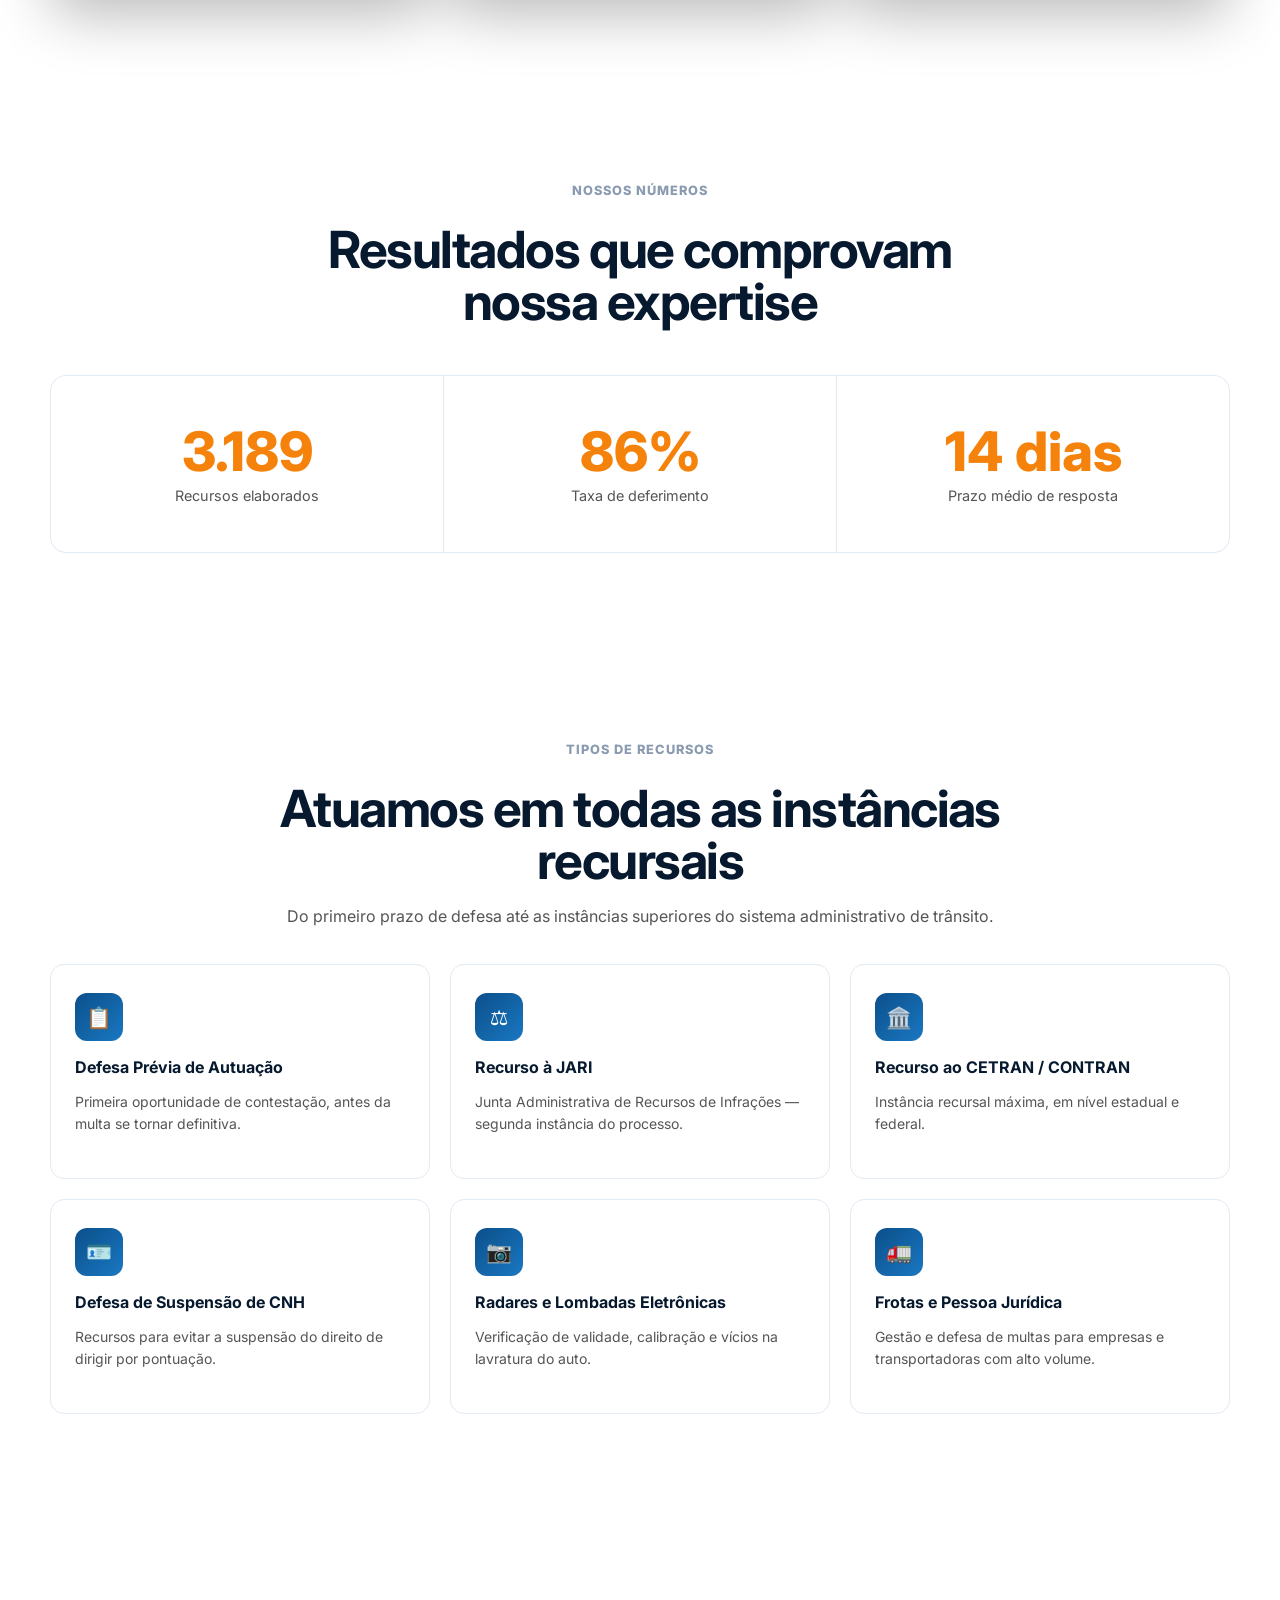
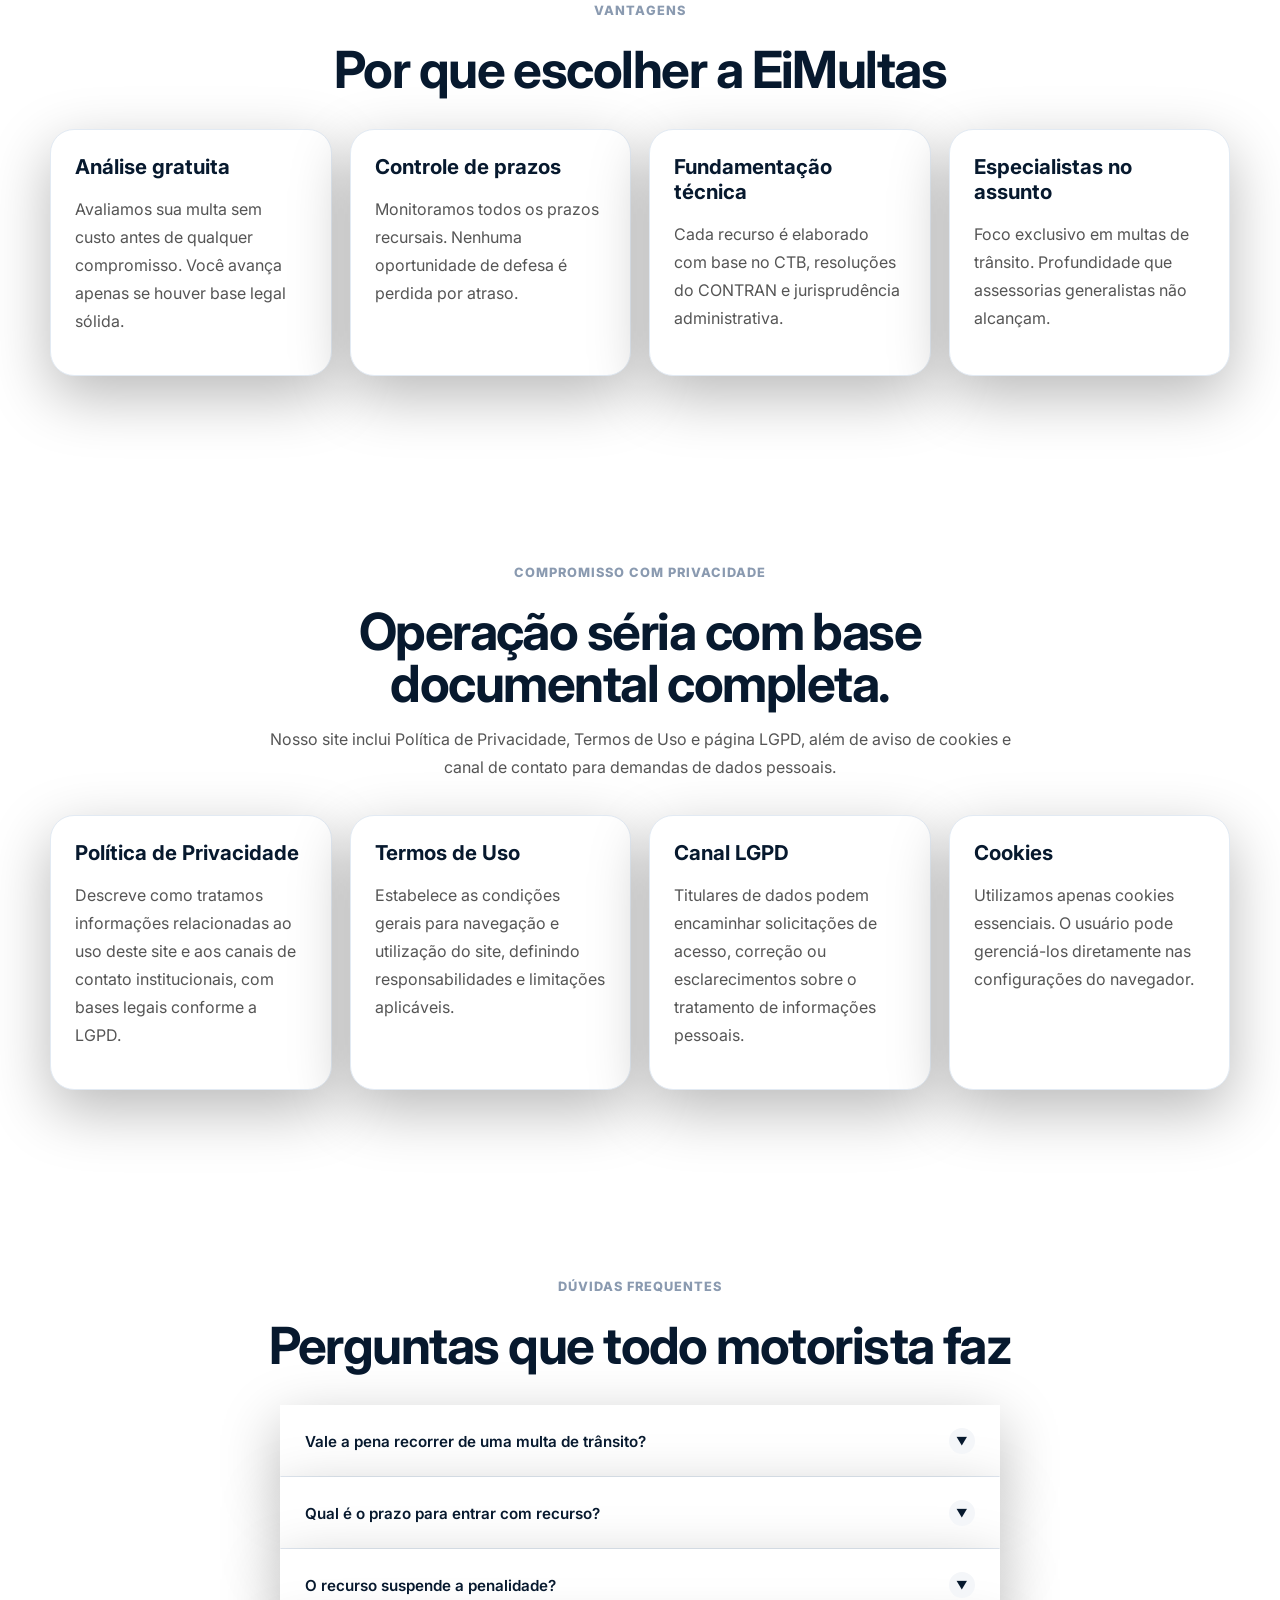
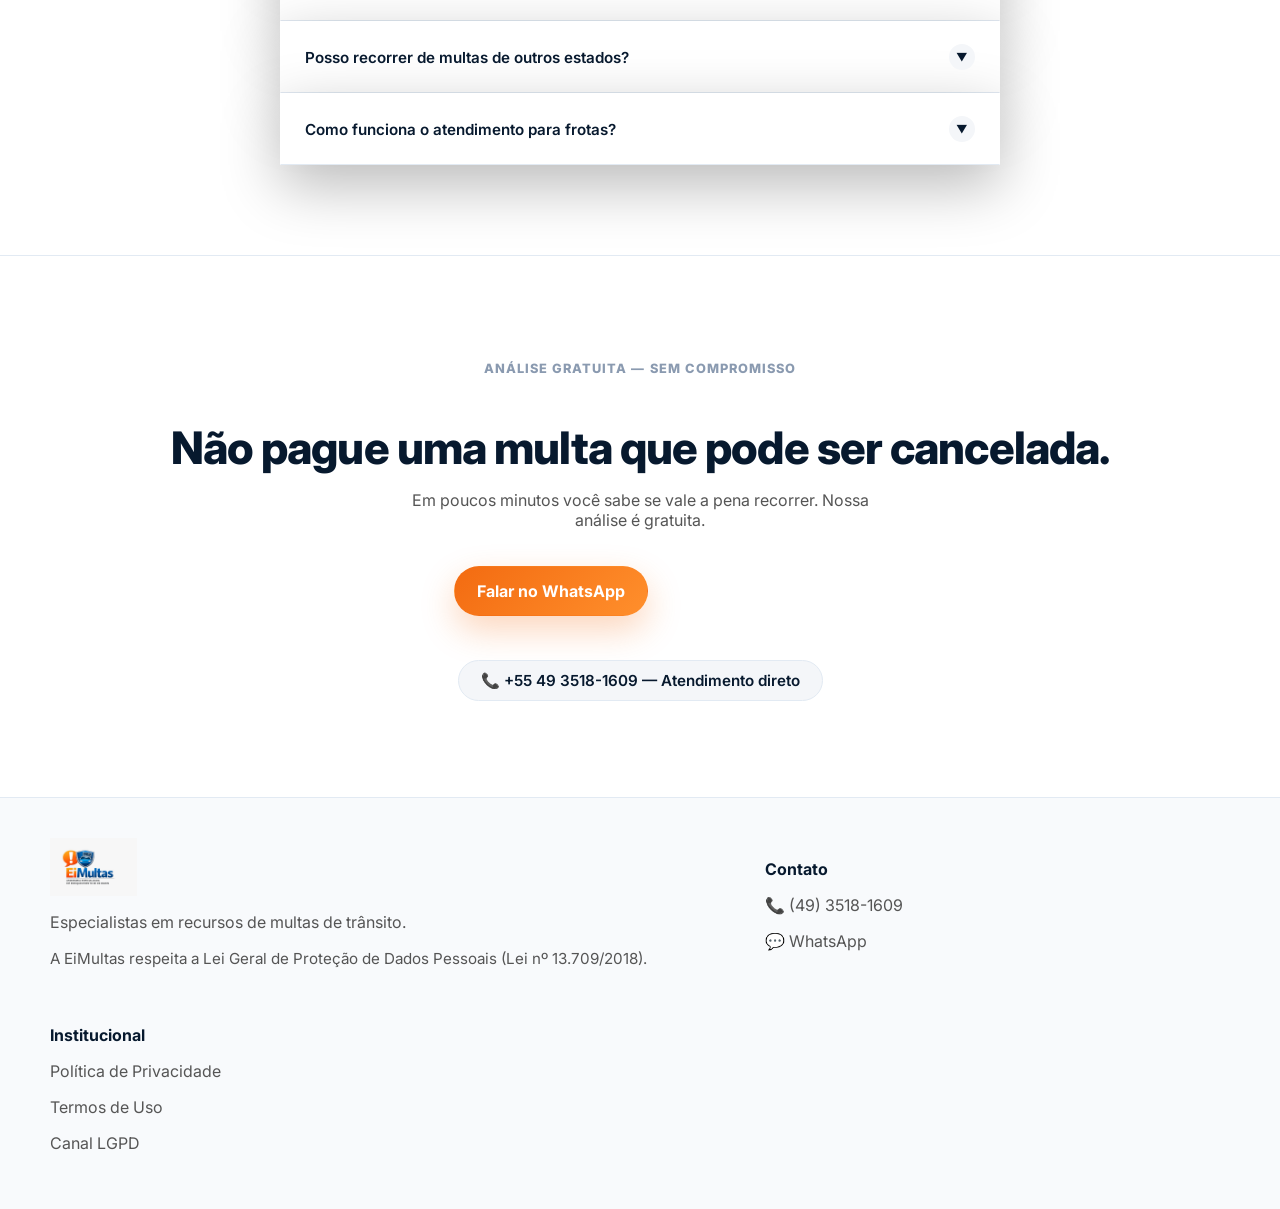
==== commit 9d1a9def: "Update index.html" ====
--- a/index.html
+++ b/index.html
@@ -160,12 +160,16 @@
     .recurso-card h3 { font-size: 1rem; font-weight: 700; color: #07192e !important; margin-bottom: 8px; }
     .recurso-card p  { font-size: .875rem; color: #555555 !important; line-height: 1.6; }
 
-    /* FAQ */
+     /* FAQ */
     .faq-list { max-width: 720px; margin: 0 auto; }
-    .faq-item { border-bottom: 1px solid #e2eaf3 !important; }
+    .faq-item { 
+      background: #ffffff !important; /* Força o fundo branco e tira o degradê */
+      border-bottom: 1px solid #e2eaf3 !important; 
+    }
     .faq-btn {
-      width: 100%; background: none; border: none; cursor: pointer;
-      text-align: left; padding: 22px 0;
+      width: 100%; background: none !important; border: none; cursor: pointer;
+      text-align: left; 
+      padding: 22px 24px !important; /* <-- Adicionado 24px de respiro nas laterais */
       display: flex; justify-content: space-between; align-items: center;
       font-family: 'Inter', sans-serif; font-size: .95rem; font-weight: 600;
       color: #07192e !important; gap: 16px; transition: color .2s;
@@ -179,7 +183,10 @@
     .faq-item.open .faq-arrow { transform: rotate(180deg); background: #f5820a !important; color: #fff !important; }
     .faq-body { max-height: 0; overflow: hidden; transition: max-height .38s ease; }
     .faq-item.open .faq-body { max-height: 260px; }
-    .faq-body p { padding-bottom: 22px; color: #555555 !important; font-size: .9rem; line-height: 1.7; }
+    .faq-body p { 
+      padding: 0 24px 22px 24px !important; /* <-- Adicionado 24px de respiro nas laterais do texto */
+      color: #555555 !important; font-size: .9rem; line-height: 1.7; 
+    }
 
     /* CTA Final */
     .cta-final {
--- a/styles.css
+++ b/styles.css
@@ -0,0 +1,127 @@
+:root{
+  --bg:#06111f;--bg-soft:#0b1c31;--panel:rgba(255,255,255,.08);--text:#eaf2fb;--muted:#a8bdd5;
+  --line:rgba(255,255,255,.12);--orange:#f36b11;--orange-2:#ff8f2c;--blue:#0f5d9b;--blue-2:#1d7ac2;
+  --shadow:0 20px 60px rgba(0,0,0,.28);--radius:22px;--container:1180px
+}
+*{box-sizing:border-box} html{scroll-behavior:smooth}
+body{
+  margin:0;font-family:Inter,system-ui,-apple-system,Segoe UI,Roboto,Arial,sans-serif;color:var(--text);overflow-x:hidden;
+  background:
+    radial-gradient(circle at top left, rgba(29,122,194,.18), transparent 32%),
+    radial-gradient(circle at 90% 10%, rgba(243,107,17,.16), transparent 24%),
+    linear-gradient(180deg, #06111f 0%, #081729 55%, #091422 100%);
+}
+a{color:inherit;text-decoration:none} img{max-width:100%;display:block}
+.container{width:min(calc(100% - 40px), var(--container));margin:0 auto}
+.site-header{position:sticky;top:0;z-index:30;backdrop-filter: blur(12px);background:rgba(6,17,31,.68);border-bottom:1px solid var(--line)}
+.nav{display:flex;align-items:center;justify-content:space-between;min-height:96px;gap:18px}
+
+/* AJUSTE DA LOGO */
+.brand{
+  display:flex;
+  align-items:center;
+  justify-content:center;
+  flex-shrink:0;
+}
+.brand img{
+  height:96px;
+  width:auto;
+  object-fit:contain;
+  background:transparent;
+}
+
+.nav-links{display:flex;gap:24px;color:var(--muted);font-weight:600}
+.nav-links a:hover,.site-footer a:hover{color:#fff}
+.btn{display:inline-flex;align-items:center;justify-content:center;border-radius:999px;padding:14px 22px;font-weight:700;transition:.25s;border:1px solid transparent;cursor:pointer}
+.btn:hover{transform:translateY(-2px)}
+.btn-header,.btn-primary{background:linear-gradient(135deg,var(--orange),var(--orange-2));color:#fff;box-shadow:0 14px 34px rgba(243,107,17,.28)}
+.btn-secondary{background:rgba(255,255,255,.04);border-color:rgba(255,255,255,.12);color:#fff}
+.btn-small{padding:10px 16px;font-size:.95rem}
+.btn-large{padding:18px 28px}
+.hero{padding:82px 0 54px}
+.hero-grid{display:grid;grid-template-columns:1.15fr .85fr;gap:34px;align-items:center}
+.eyebrow{display:inline-block;padding:8px 12px;border:1px solid rgba(255,255,255,.1);border-radius:999px;color:#bcd2ea;background:rgba(255,255,255,.03);font-size:.8rem;font-weight:800;letter-spacing:.08em}
+.hero h1{margin:18px 0 16px;font-size:clamp(2.5rem,4.6vw,4.6rem);line-height:.98;letter-spacing:-.04em;max-width:11ch}
+.lead{font-size:1.12rem;line-height:1.72;color:var(--muted);max-width:62ch}
+.hero-actions{display:flex;gap:14px;flex-wrap:wrap;margin:28px 0}
+.hero-proof{display:grid;grid-template-columns:repeat(3,1fr);gap:14px}
+.proof-item,.mini-card,.step,.card,.cta-box,.faq-item,.legal-card,.glass-panel{
+  background:rgba(255,255,255,.04);border:1px solid rgba(255,255,255,.1);box-shadow:var(--shadow)
+}
+.proof-item{padding:16px;border-radius:18px}
+.proof-item strong{display:block;margin-bottom:6px}.proof-item span,.small-note{color:var(--muted);font-size:.95rem;line-height:1.45}
+.glass-panel{position:relative;padding:28px;border-radius:28px;background:linear-gradient(180deg, rgba(255,255,255,.09), rgba(255,255,255,.05));overflow:hidden}
+.glass-panel::before{content:"";position:absolute;inset:auto -20% -35% auto;width:240px;height:240px;border-radius:50%;background:radial-gradient(circle, rgba(243,107,17,.24), transparent 68%);pointer-events:none}
+.stat-header{display:flex;align-items:center;gap:10px;color:#d9e7f6;font-weight:700}
+.dot{width:10px;height:10px;border-radius:50%;background:#36d399;box-shadow:0 0 0 8px rgba(54,211,153,.12)}
+.stat-number{font-size:clamp(3rem,6vw,5rem);font-weight:800;letter-spacing:-.05em;margin-top:22px}
+.stat-caption{color:var(--muted);line-height:1.6;max-width:34ch}
+.mini-grid,.cards,.steps,.legal-grid{display:grid;gap:18px}
+.mini-grid{grid-template-columns:repeat(2,1fr);margin-top:24px}
+.mini-card{border-radius:18px;padding:16px}
+.mini-card span{display:block;color:var(--muted);font-size:.9rem;margin-bottom:8px}
+.logos-strip{padding:18px 0;border-top:1px solid var(--line);border-bottom:1px solid var(--line);background:rgba(255,255,255,.03)}
+.strip{display:grid;grid-template-columns:repeat(6,1fr);gap:20px;text-align:center;color:#d6e4f2;font-weight:800;letter-spacing:.12em;text-transform:uppercase;font-size:.82rem}
+.section{padding:90px 0}.section-dark{background:linear-gradient(180deg, rgba(255,255,255,.02), rgba(255,255,255,.04))}
+.section-head{max-width:760px;margin:0 auto 34px;text-align:center}
+.section-head h2,.legal-hero h1{margin:16px 0 12px;font-size:clamp(2rem,4vw,3.2rem);line-height:1.02;letter-spacing:-.03em}
+.section-head p,.step p,.card p,.cta-box p,.legal-card p,.legal-card li,.legal-card address{color:var(--muted);line-height:1.75}
+.steps{grid-template-columns:repeat(3,1fr)}
+.cards{grid-template-columns:repeat(4,1fr)}
+.step,.card{padding:24px;border-radius:24px}
+.step-number{width:56px;height:56px;border-radius:18px;display:grid;place-items:center;background:linear-gradient(135deg,var(--blue),var(--blue-2));font-weight:800;margin-bottom:16px}
+.card h3,.step h3,.legal-card h2{margin:0 0 10px;font-size:1.28rem}
+.cta-box{padding:34px;display:grid;grid-template-columns:1fr auto;gap:22px;align-items:center;border-radius:24px;background:linear-gradient(135deg, rgba(15,93,155,.28), rgba(243,107,17,.18)),rgba(255,255,255,.04)}
+.site-footer{border-top:1px solid var(--line);padding:36px 0 96px;background:rgba(0,0,0,.14)}
+.footer-grid{display:grid;grid-template-columns:1.2fr .8fr;gap:18px;align-items:start}
+.footer-logo{height:58px;width:auto;margin-bottom:12px}
+.site-footer p,.site-footer a{color:var(--muted)}
+.cookie-banner{position:fixed;left:20px;right:20px;bottom:20px;z-index:50}
+.cookie-content{display:grid;grid-template-columns:1fr auto;gap:18px;align-items:center;padding:18px 20px;border-radius:20px;background:rgba(9,20,34,.96);border:1px solid rgba(255,255,255,.12);box-shadow:var(--shadow)}
+.cookie-content p{margin:.45rem 0 0;color:var(--muted);line-height:1.55}
+.cookie-actions{display:flex;gap:10px;flex-wrap:wrap}
+.whatsapp-float{position:fixed;right:22px;bottom:22px;z-index:40;padding:14px 18px;border-radius:999px;background:linear-gradient(135deg,#23c663,#1fab54);color:#fff;font-weight:800;box-shadow:0 18px 40px rgba(18,146,72,.34)}
+.bg-orb{position:fixed;width:340px;height:340px;border-radius:50%;filter:blur(60px);opacity:.2;pointer-events:none;z-index:-1}
+.orb-1{top:60px;left:-80px;background:#1d7ac2}.orb-2{right:-90px;top:220px;background:#f36b11}
+.reveal{opacity:0;transform:translateY(26px);transition:opacity .7s ease, transform .7s ease}.reveal.show{opacity:1;transform:translateY(0)}.delay-1{transition-delay:.12s}.delay-2{transition-delay:.24s}
+
+.legal-page{min-height:100vh}
+.legal-hero{padding:72px 0 32px}
+.legal-hero p{max-width:760px;color:var(--muted);line-height:1.75}
+.legal-grid{grid-template-columns:1fr;max-width:920px;margin:0 auto 80px}
+.legal-card{padding:28px;border-radius:22px}
+.legal-card ul{padding-left:20px;margin:0}
+.legal-meta{color:#bcd2ea;font-size:.95rem}
+
+/* AJUSTE MÍNIMO PARA OS CARDS CLICÁVEIS */
+.card-link{
+  display:block;
+  color:inherit;
+  text-decoration:none;
+}
+.card-link:hover{
+  transform:translateY(-4px);
+  border-color:rgba(255,255,255,.18);
+  background:rgba(255,255,255,.05);
+}
+.card-link p + p{
+  margin-top:12px;
+}
+
+@media (max-width:1080px){
+  .hero-grid,.cards,.steps,.footer-grid,.cta-box,.cookie-content{grid-template-columns:1fr}
+  .hero-proof,.strip{grid-template-columns:repeat(2,1fr)}
+}
+
+@media (max-width:760px){
+  .nav{min-height:82px}
+  .nav-links{display:none}
+  .brand img{height:72px}
+  .hero{padding-top:54px}
+  .hero-proof,.mini-grid,.strip{grid-template-columns:1fr}
+  .btn,.btn-large,.btn-header{width:100%}
+  .hero-actions,.cookie-actions{display:grid;grid-template-columns:1fr}
+  .section{padding:70px 0}
+  .whatsapp-float{left:16px;right:16px;bottom:16px;text-align:center}
+  .cookie-banner{left:12px;right:12px;bottom:82px}
+}
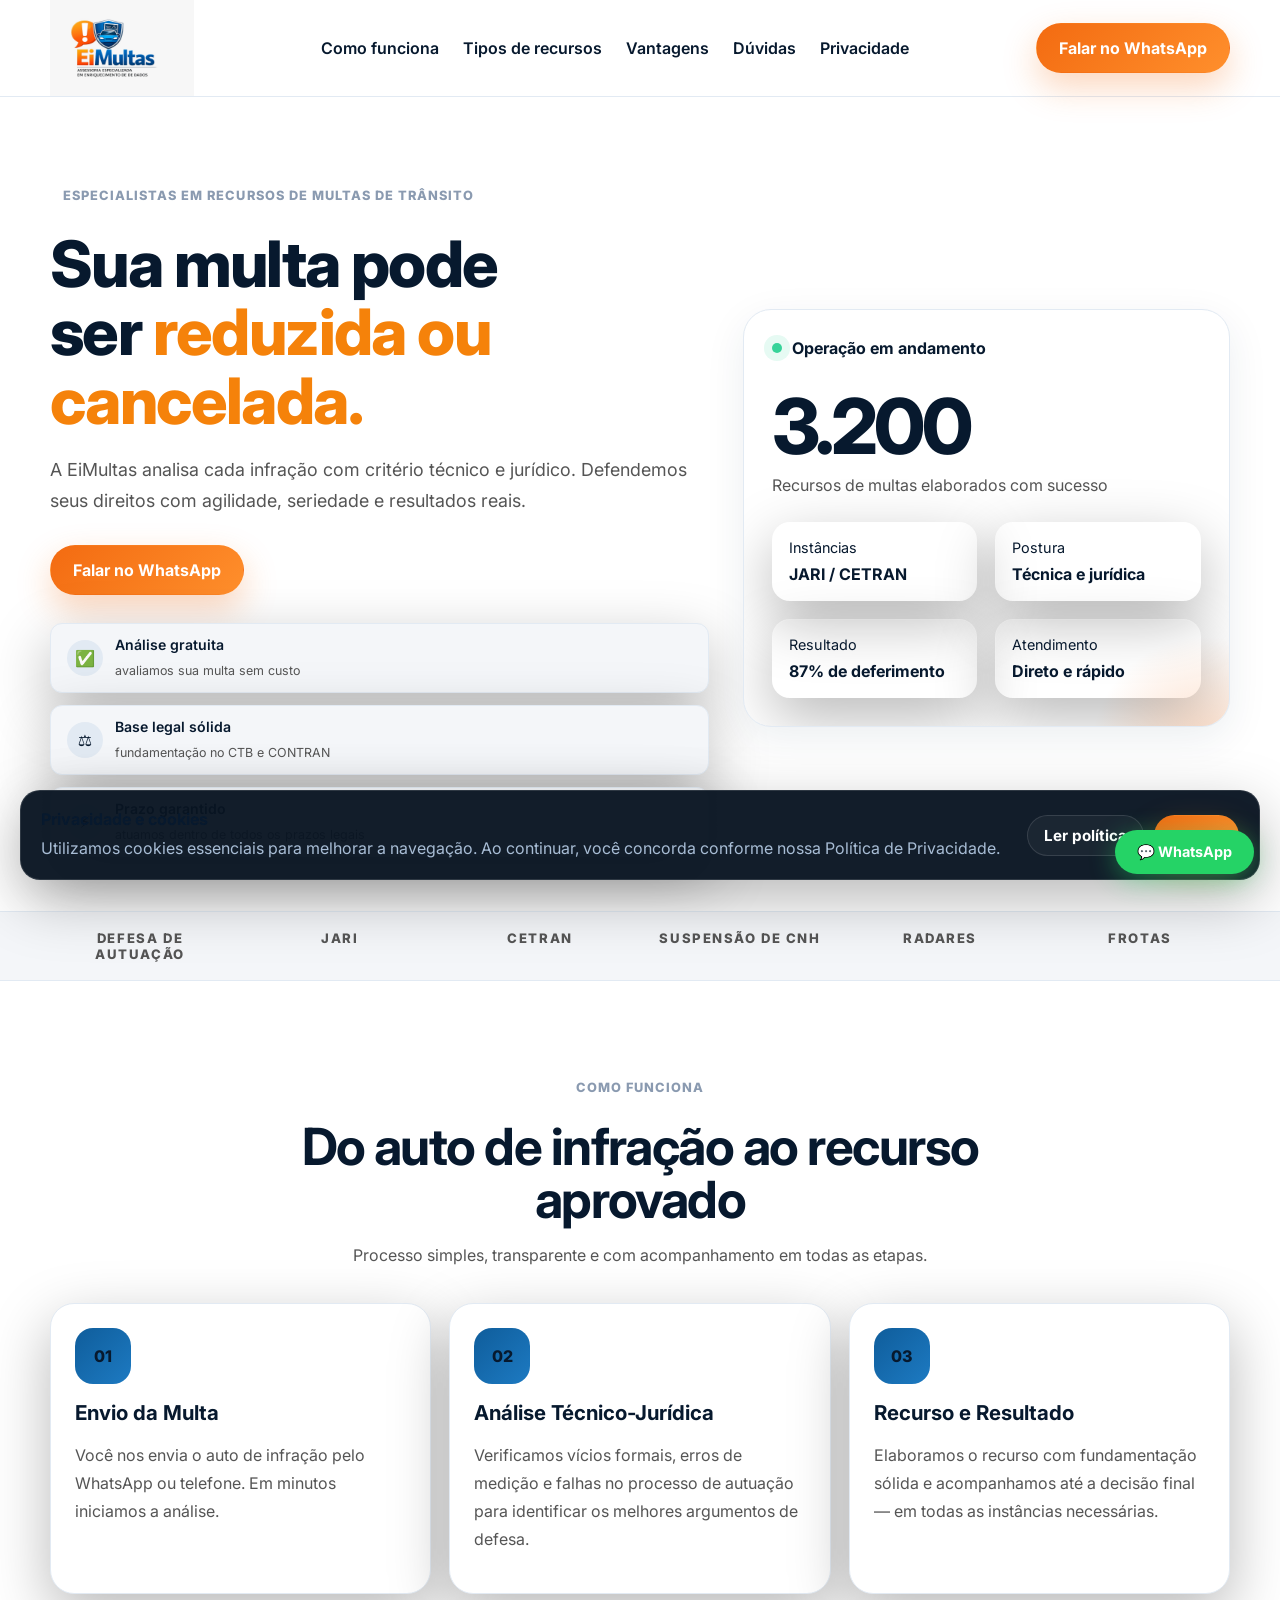
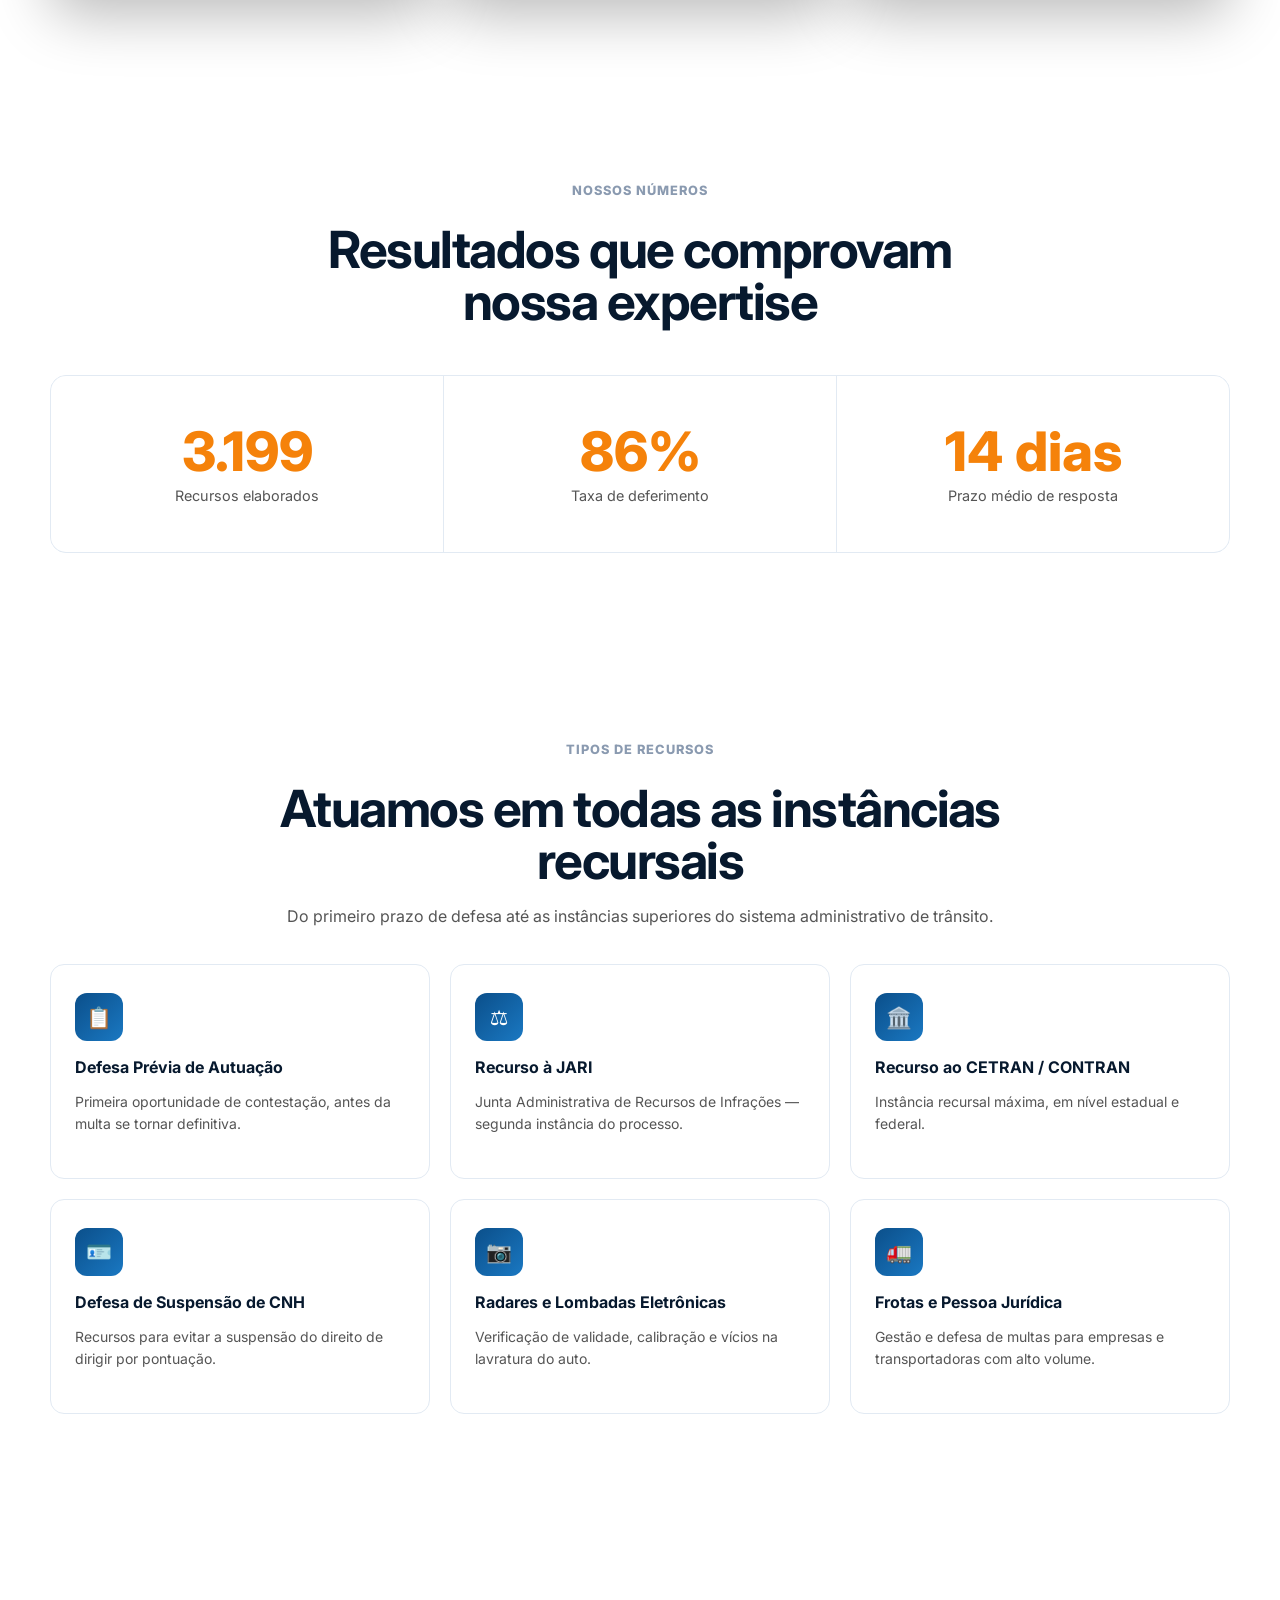
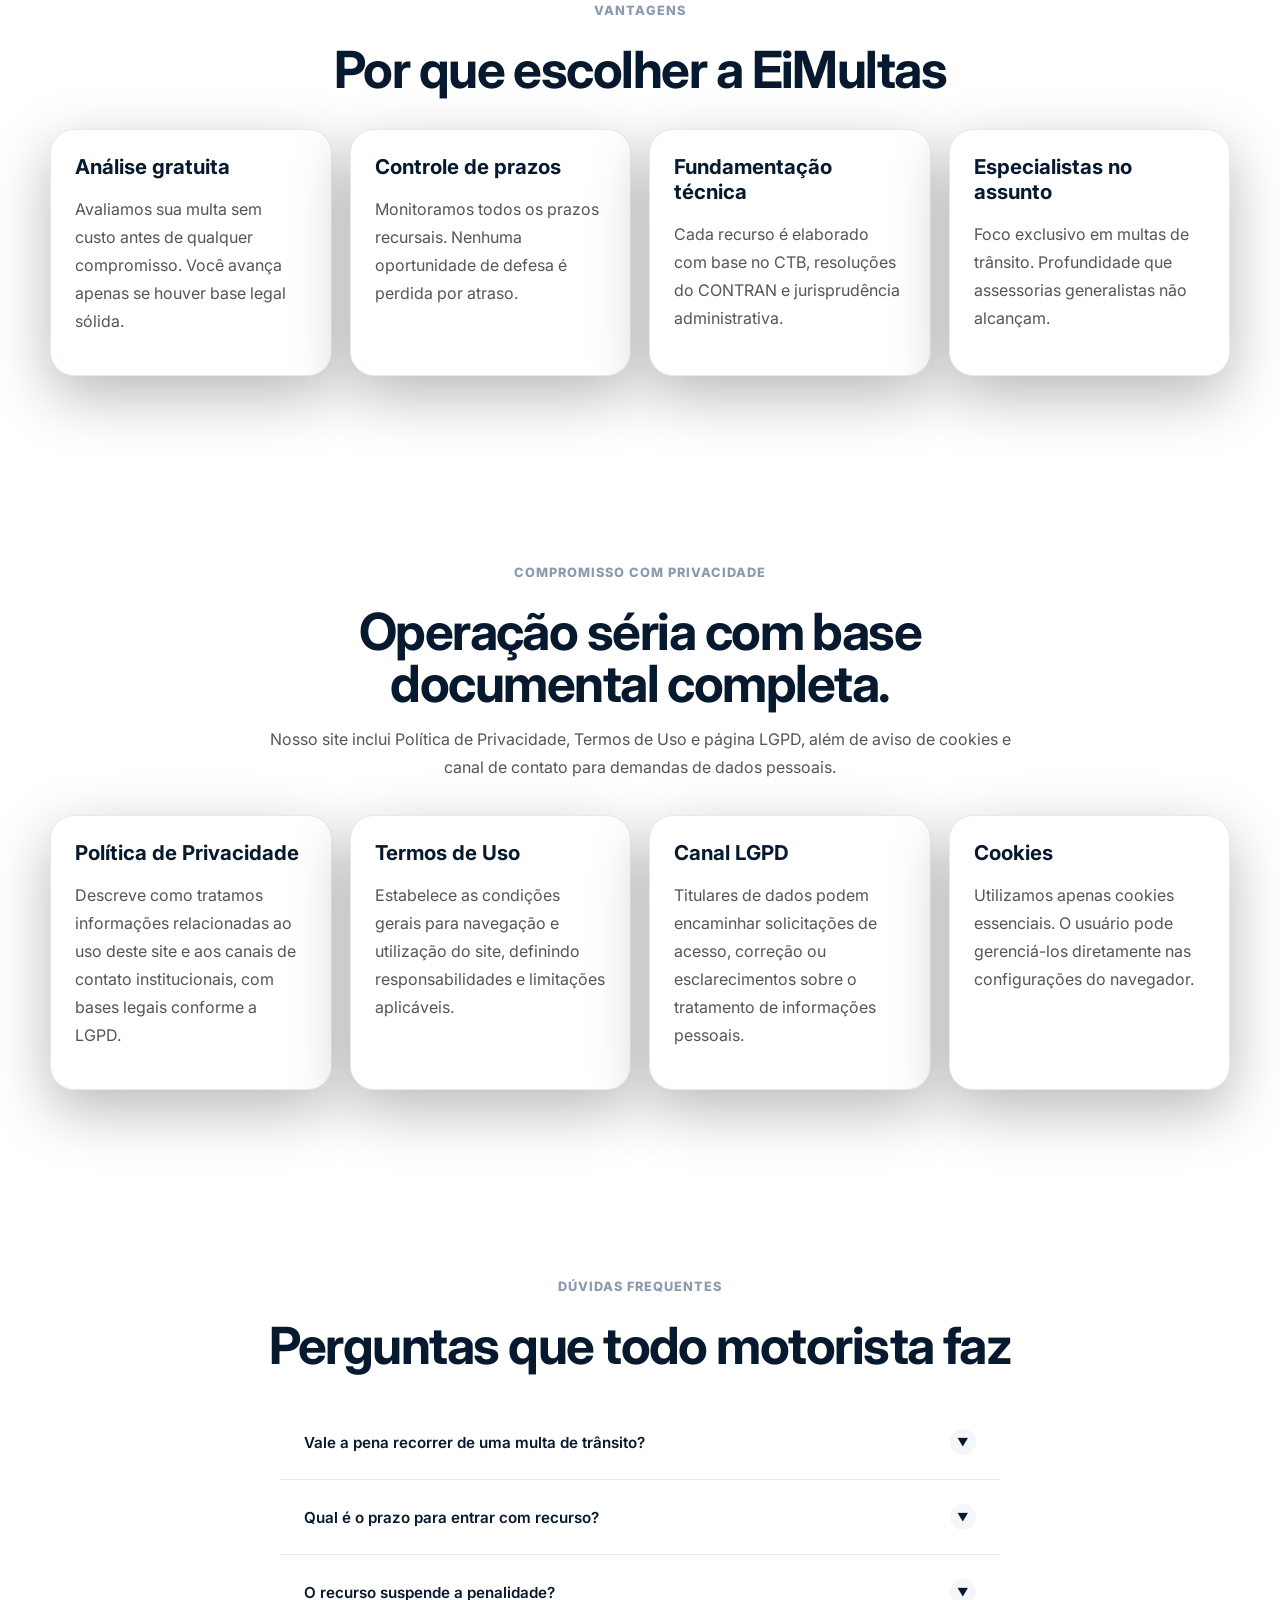
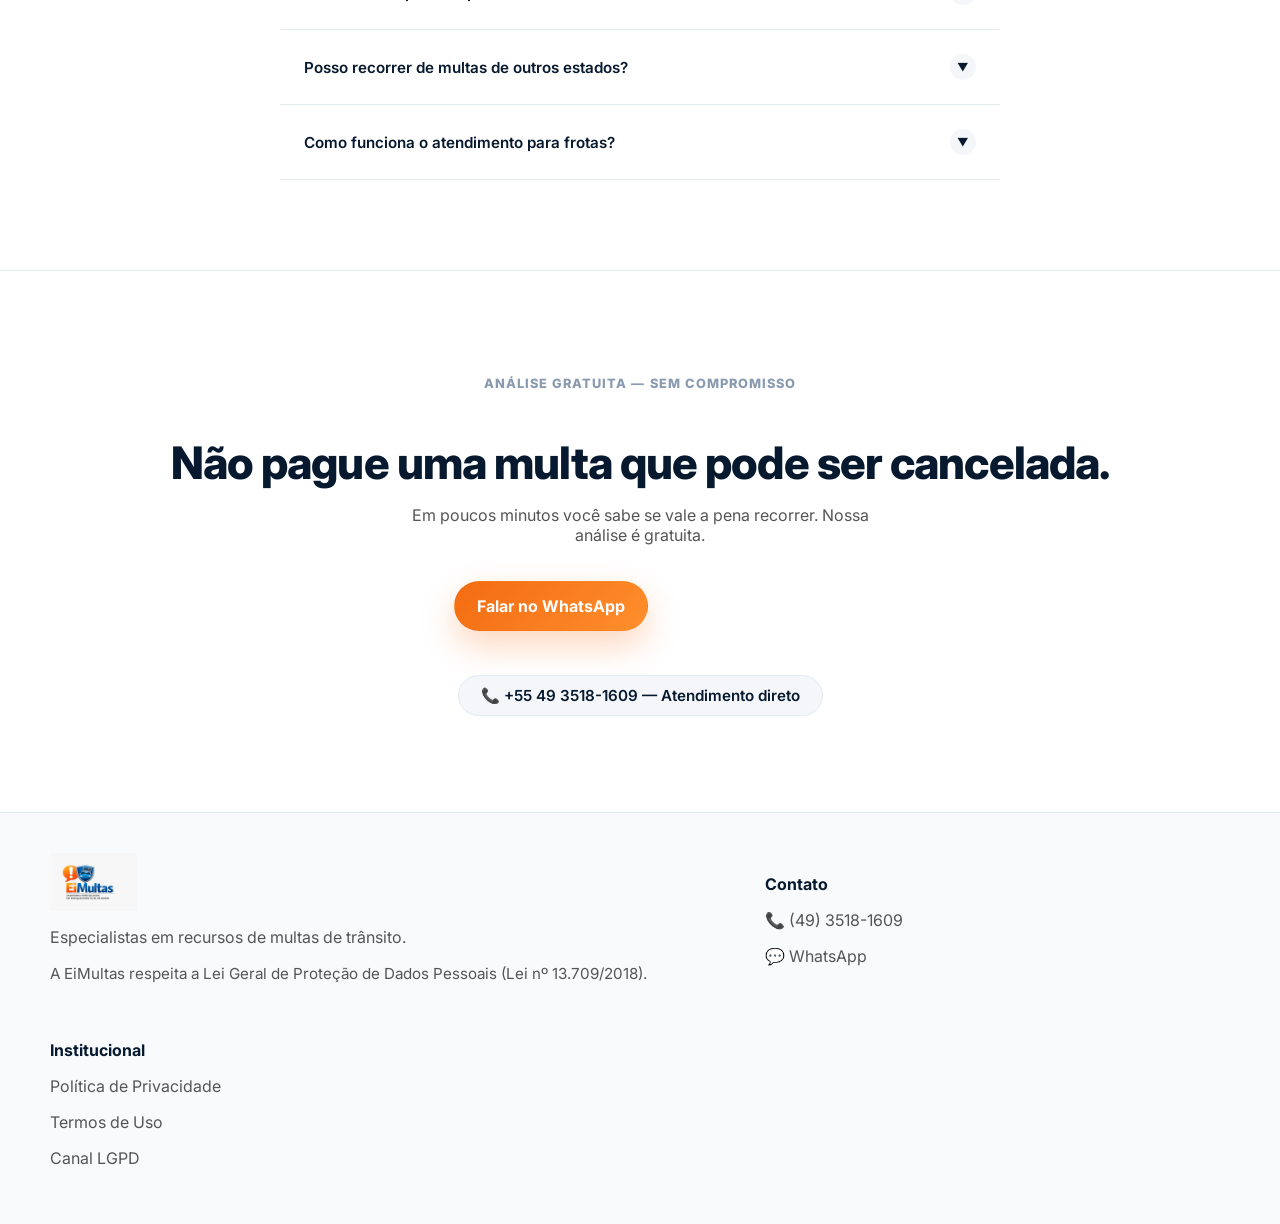
==== commit 3040bff1: "Update index.html" ====
--- a/index.html
+++ b/index.html
@@ -160,32 +160,54 @@
     .recurso-card h3 { font-size: 1rem; font-weight: 700; color: #07192e !important; margin-bottom: 8px; }
     .recurso-card p  { font-size: .875rem; color: #555555 !important; line-height: 1.6; }
 
-     /* FAQ */
-    .faq-list { max-width: 720px; margin: 0 auto; }
+    /* --- FAQ (100% LIMPO DE DEGRADÊS E SOMBRAS) --- */
+    .faq-list { 
+      max-width: 720px; 
+      margin: 0 auto; 
+      background: transparent !important;
+      box-shadow: none !important;
+    }
     .faq-item { 
-      background: #ffffff !important; /* Força o fundo branco e tira o degradê */
+      background-color: #ffffff !important; 
+      background-image: none !important; /* Remove o degradê chato */
+      border: none !important;
       border-bottom: 1px solid #e2eaf3 !important; 
+      box-shadow: none !important;       /* Remove a sombra cinza */
+      margin: 0 !important;
+      border-radius: 0 !important;
     }
     .faq-btn {
-      width: 100%; background: none !important; border: none; cursor: pointer;
+      width: 100%; 
+      background: transparent !important; 
+      background-image: none !important;
+      border: none !important; 
+      box-shadow: none !important;
+      cursor: pointer;
       text-align: left; 
-      padding: 22px 24px !important; /* <-- Adicionado 24px de respiro nas laterais */
+      padding: 24px !important; /* Espaçamento interno garantido */
       display: flex; justify-content: space-between; align-items: center;
       font-family: 'Inter', sans-serif; font-size: .95rem; font-weight: 600;
       color: #07192e !important; gap: 16px; transition: color .2s;
     }
     .faq-btn:hover { color: #0b4f8a !important; }
     .faq-arrow {
-      width: 26px; height: 26px; border-radius: 50%; background: #f4f6f9 !important;
+      width: 26px; height: 26px; border-radius: 50%; 
+      background: #f4f6f9 !important;
       display: flex; align-items: center; justify-content: center;
       font-size: .7rem; flex-shrink: 0; transition: transform .3s, background .2s;
+      box-shadow: none !important;
     }
     .faq-item.open .faq-arrow { transform: rotate(180deg); background: #f5820a !important; color: #fff !important; }
-    .faq-body { max-height: 0; overflow: hidden; transition: max-height .38s ease; }
+    .faq-body { 
+      max-height: 0; overflow: hidden; transition: max-height .38s ease; 
+      background: #ffffff !important;
+      background-image: none !important;
+    }
     .faq-item.open .faq-body { max-height: 260px; }
     .faq-body p { 
-      padding: 0 24px 22px 24px !important; /* <-- Adicionado 24px de respiro nas laterais do texto */
+      padding: 0 24px 24px 24px !important; /* Respiro no texto da resposta */
       color: #555555 !important; font-size: .9rem; line-height: 1.7; 
+      margin: 0 !important;
     }
 
     /* CTA Final */
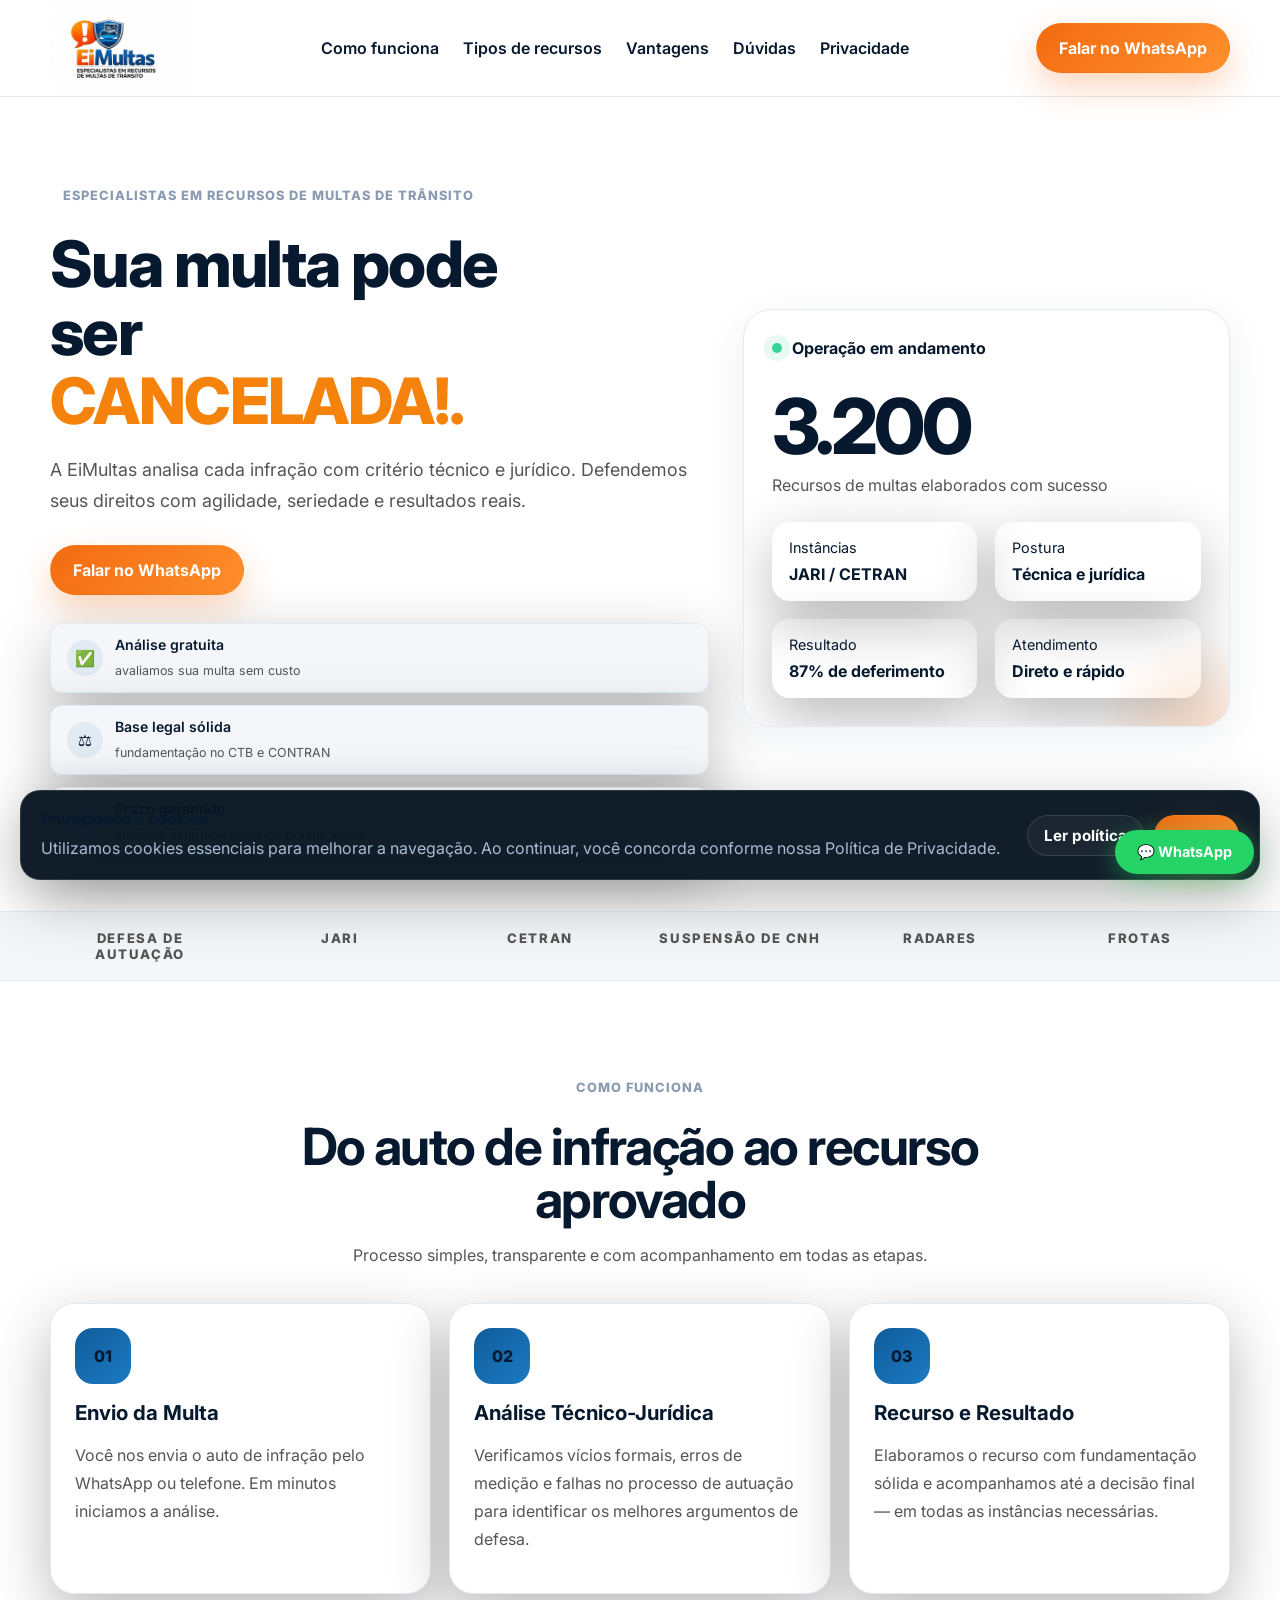
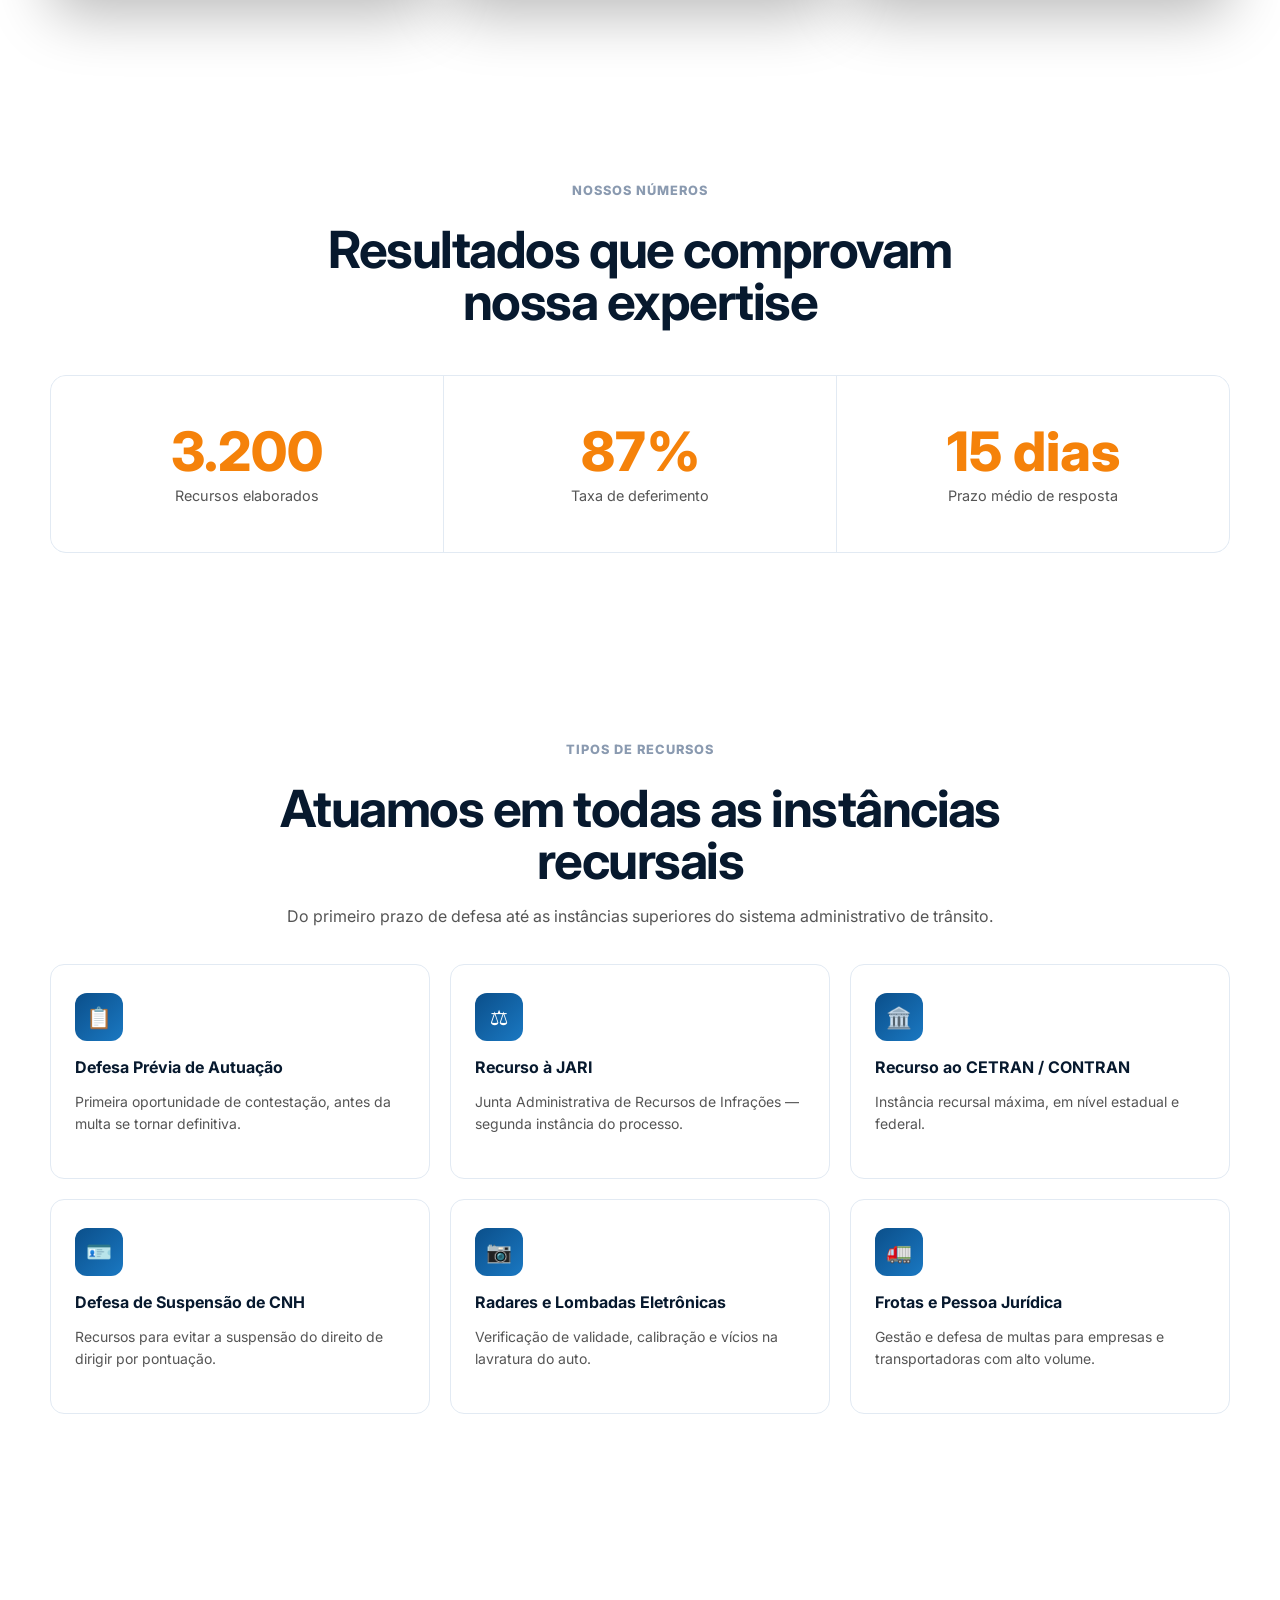
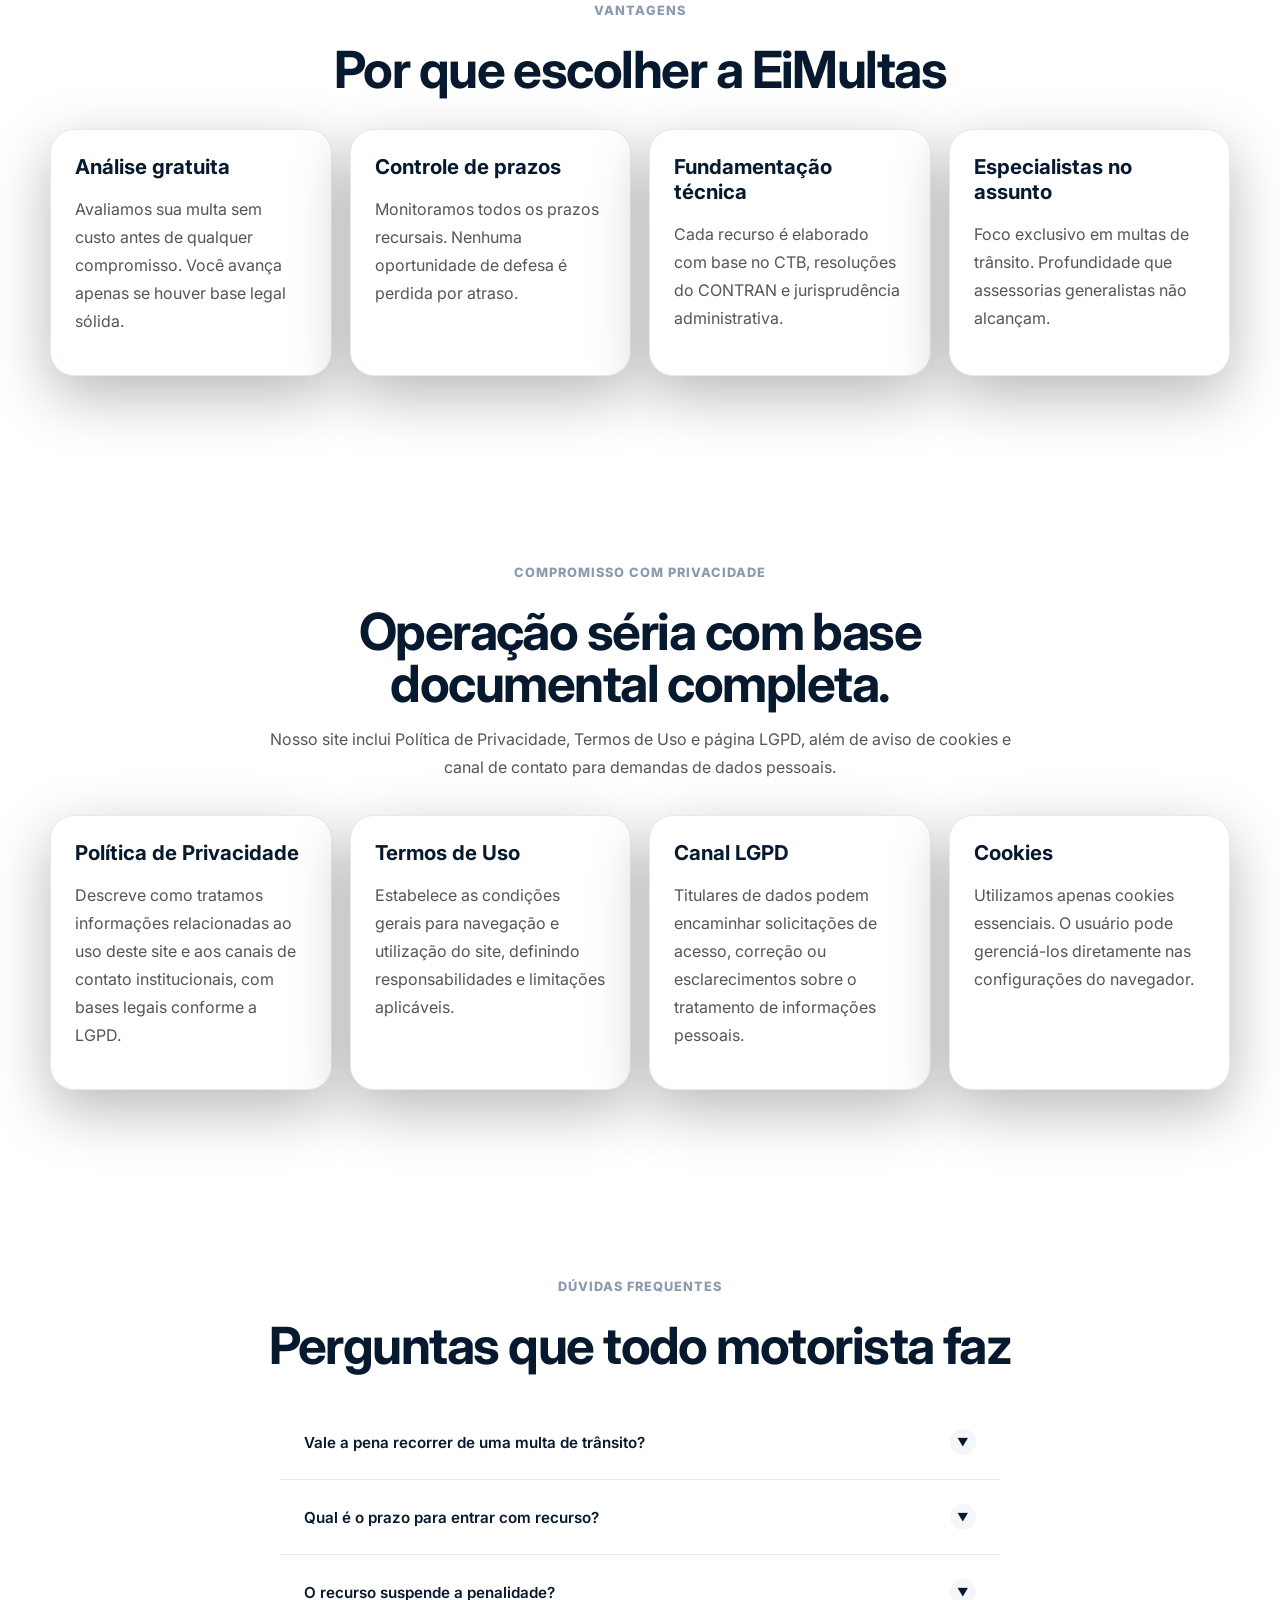
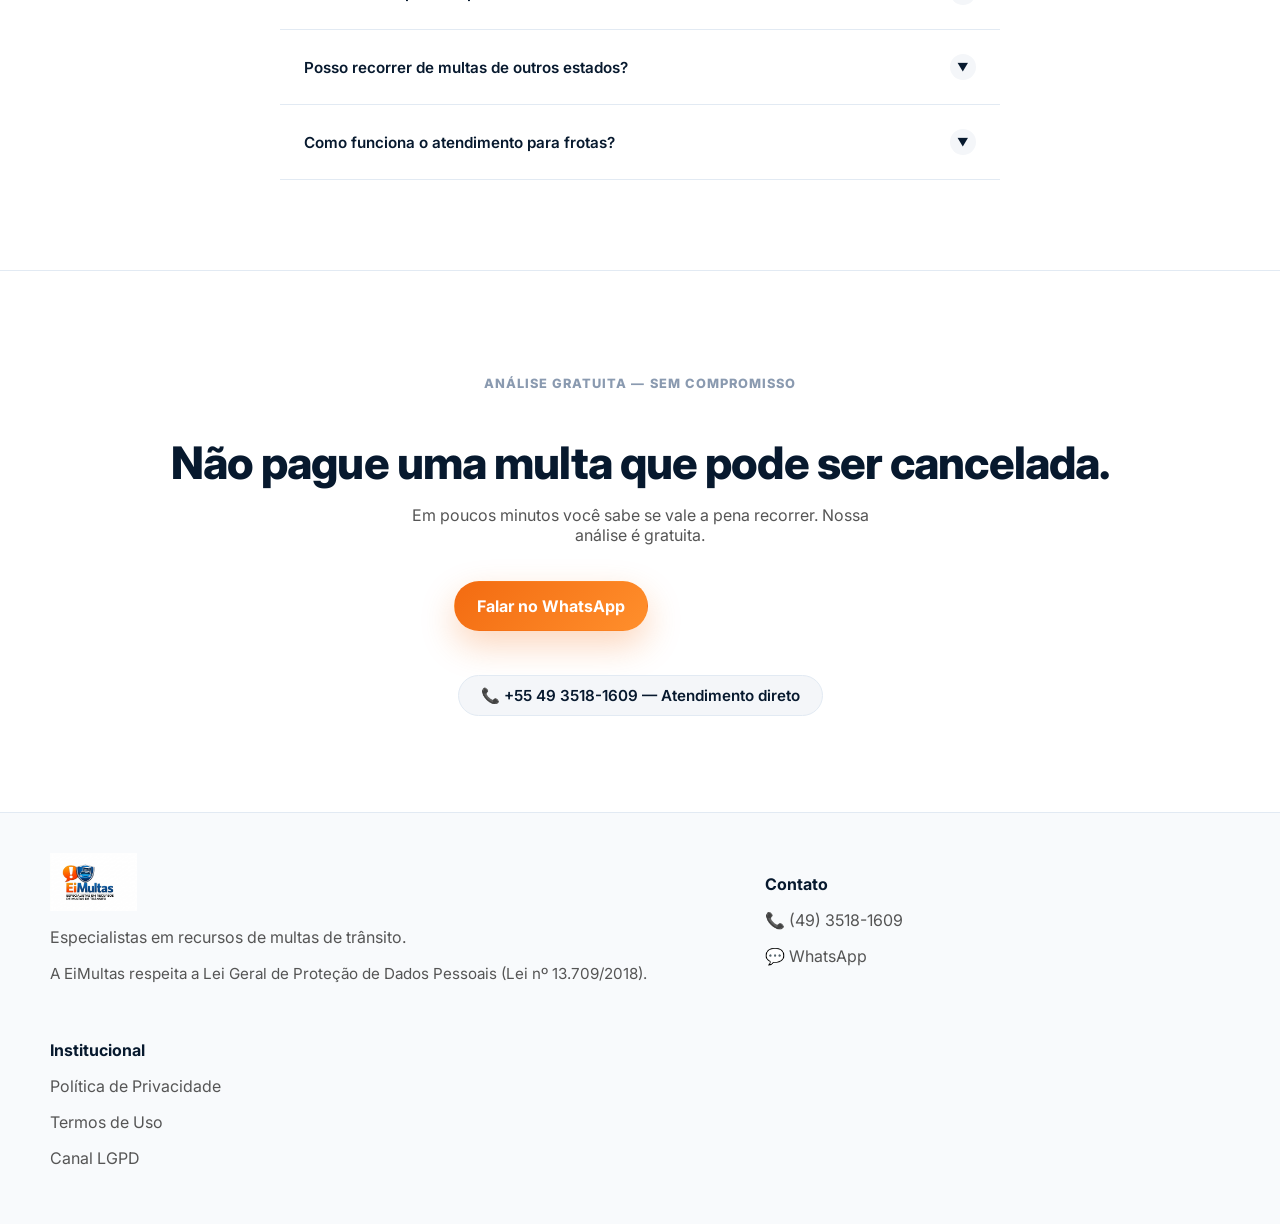
==== commit 27de002f: "Update index.html" ====
--- a/index.html
+++ b/index.html
@@ -294,7 +294,7 @@
       <div class="container hero-grid">
         <div class="hero-copy reveal">
           <span class="eyebrow">ESPECIALISTAS EM RECURSOS DE MULTAS DE TRÂNSITO</span>
-          <h1>Sua multa pode ser <em>reduzida ou cancelada.</em></h1>
+          <h1>Sua multa pode ser <em>CANCELADA!.</em></h1>
           <p class="lead">
             A EiMultas analisa cada infração com critério técnico e jurídico. Defendemos seus direitos com agilidade, seriedade e resultados reais.
           </p>
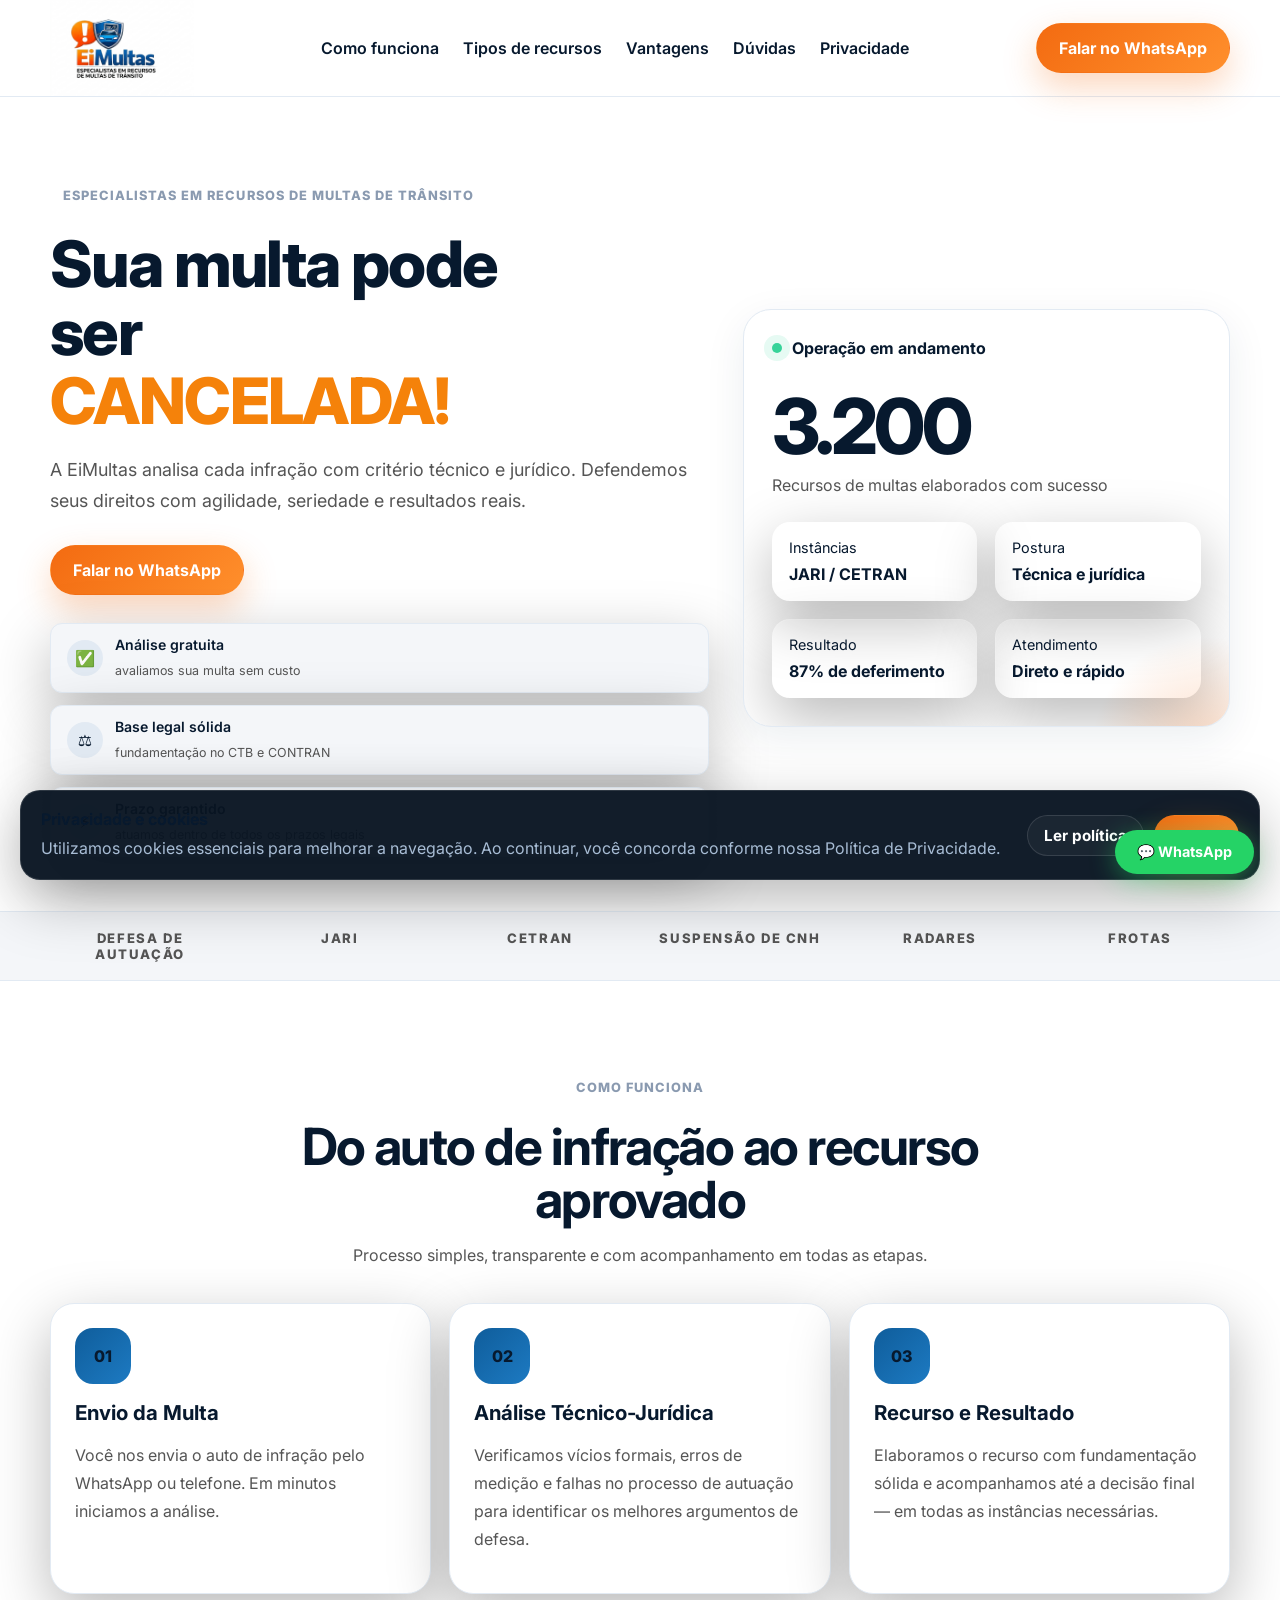
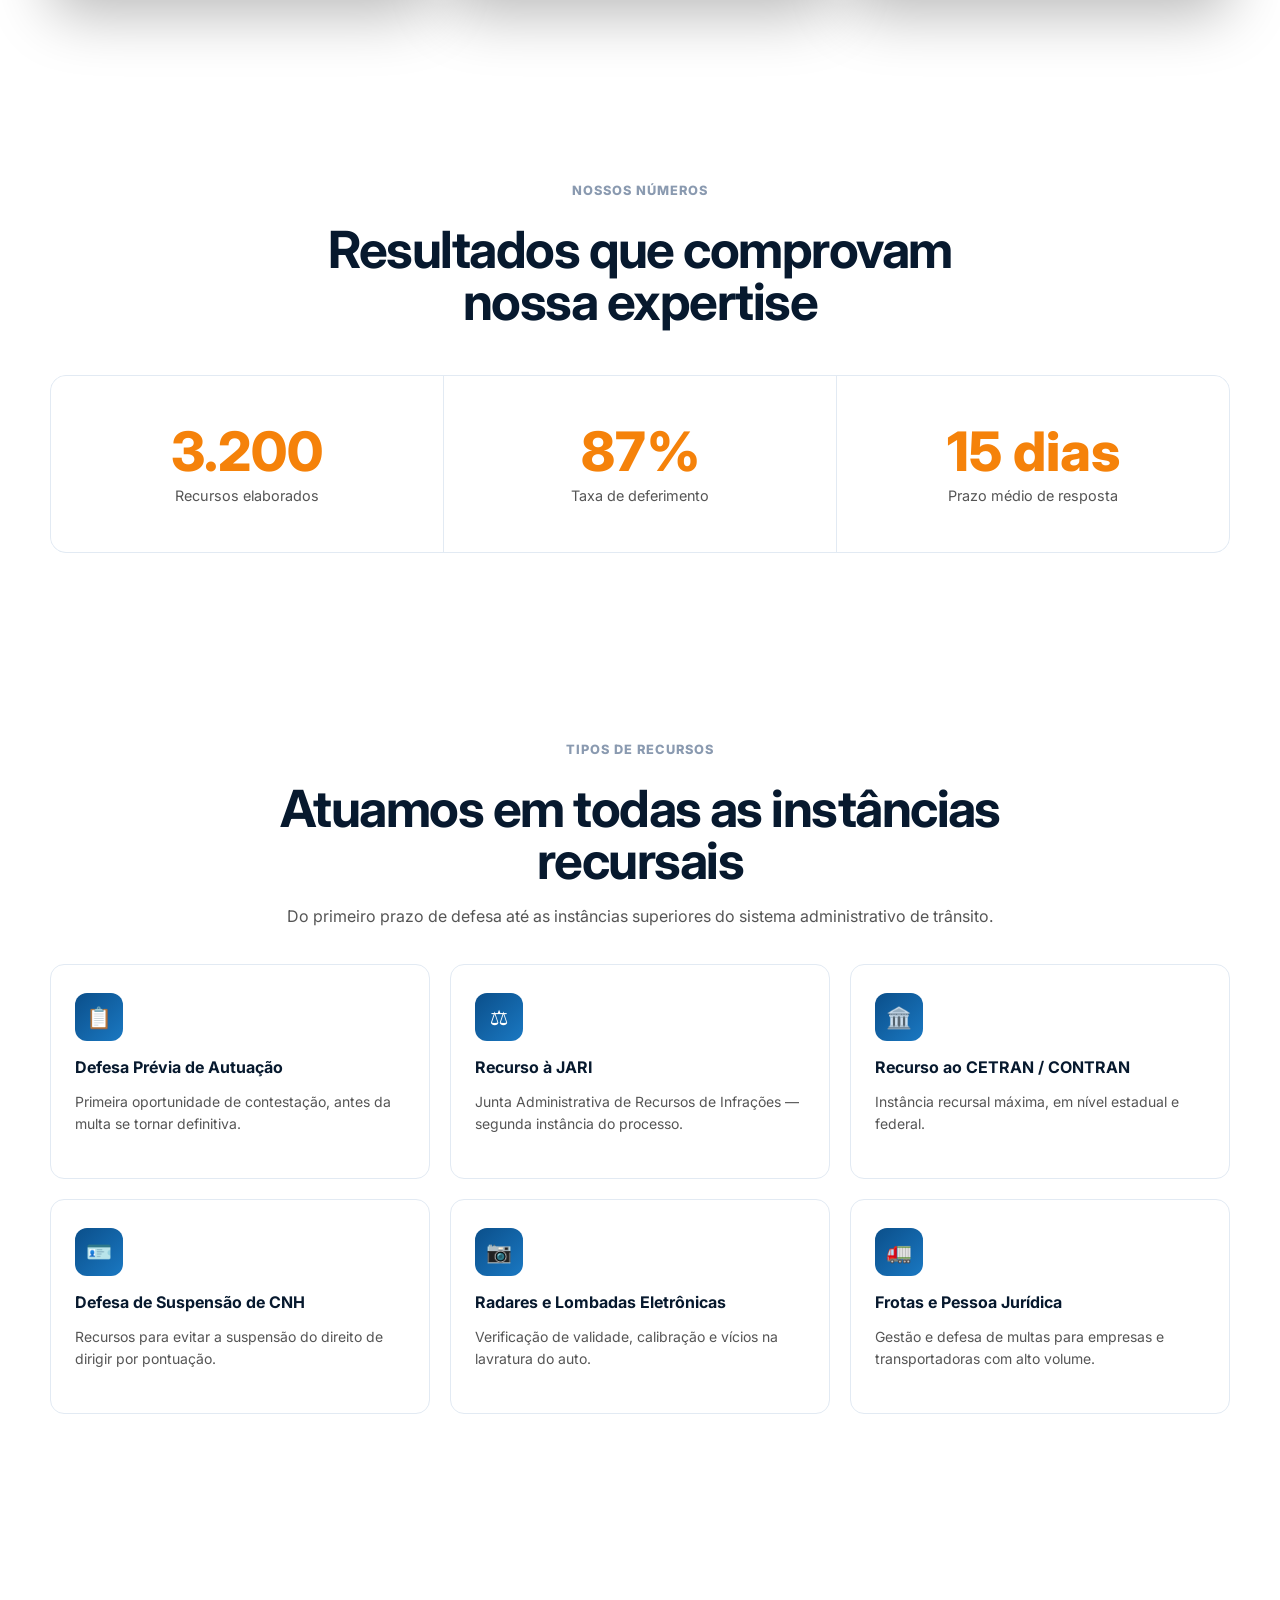
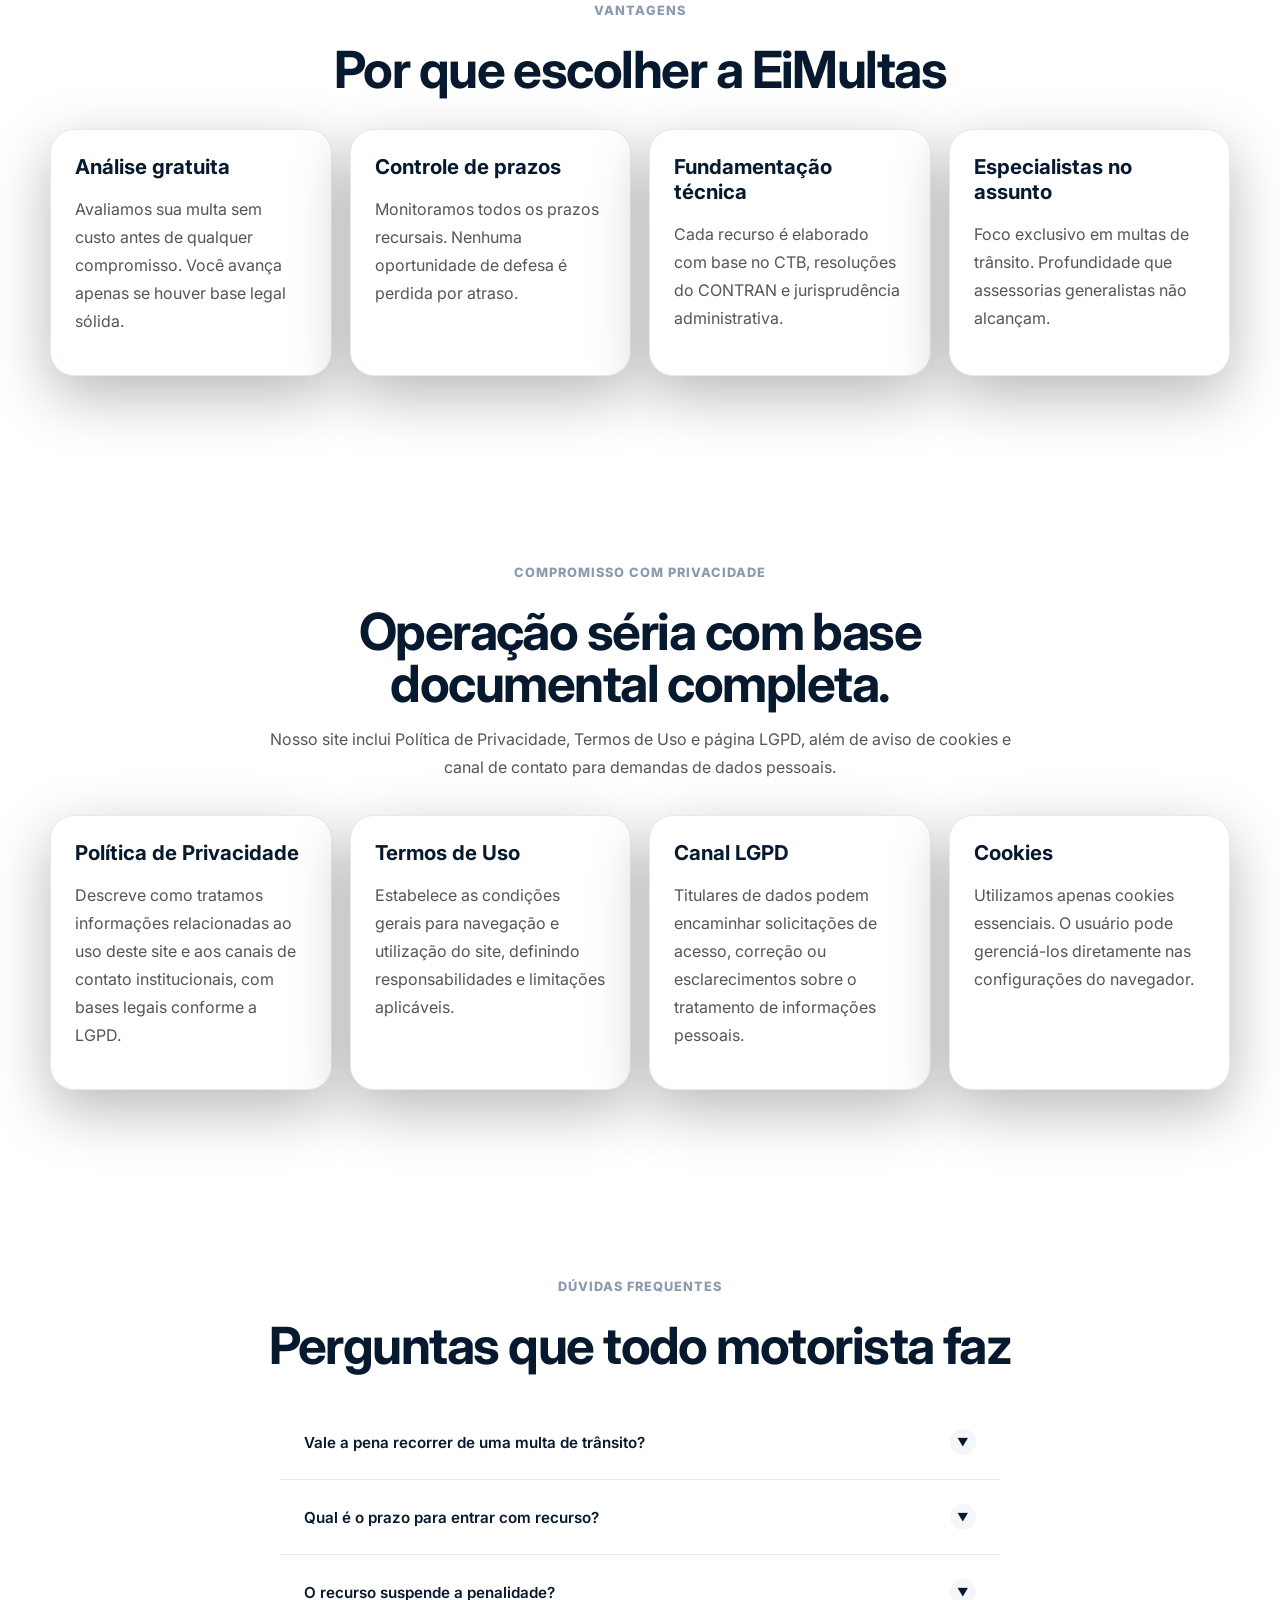
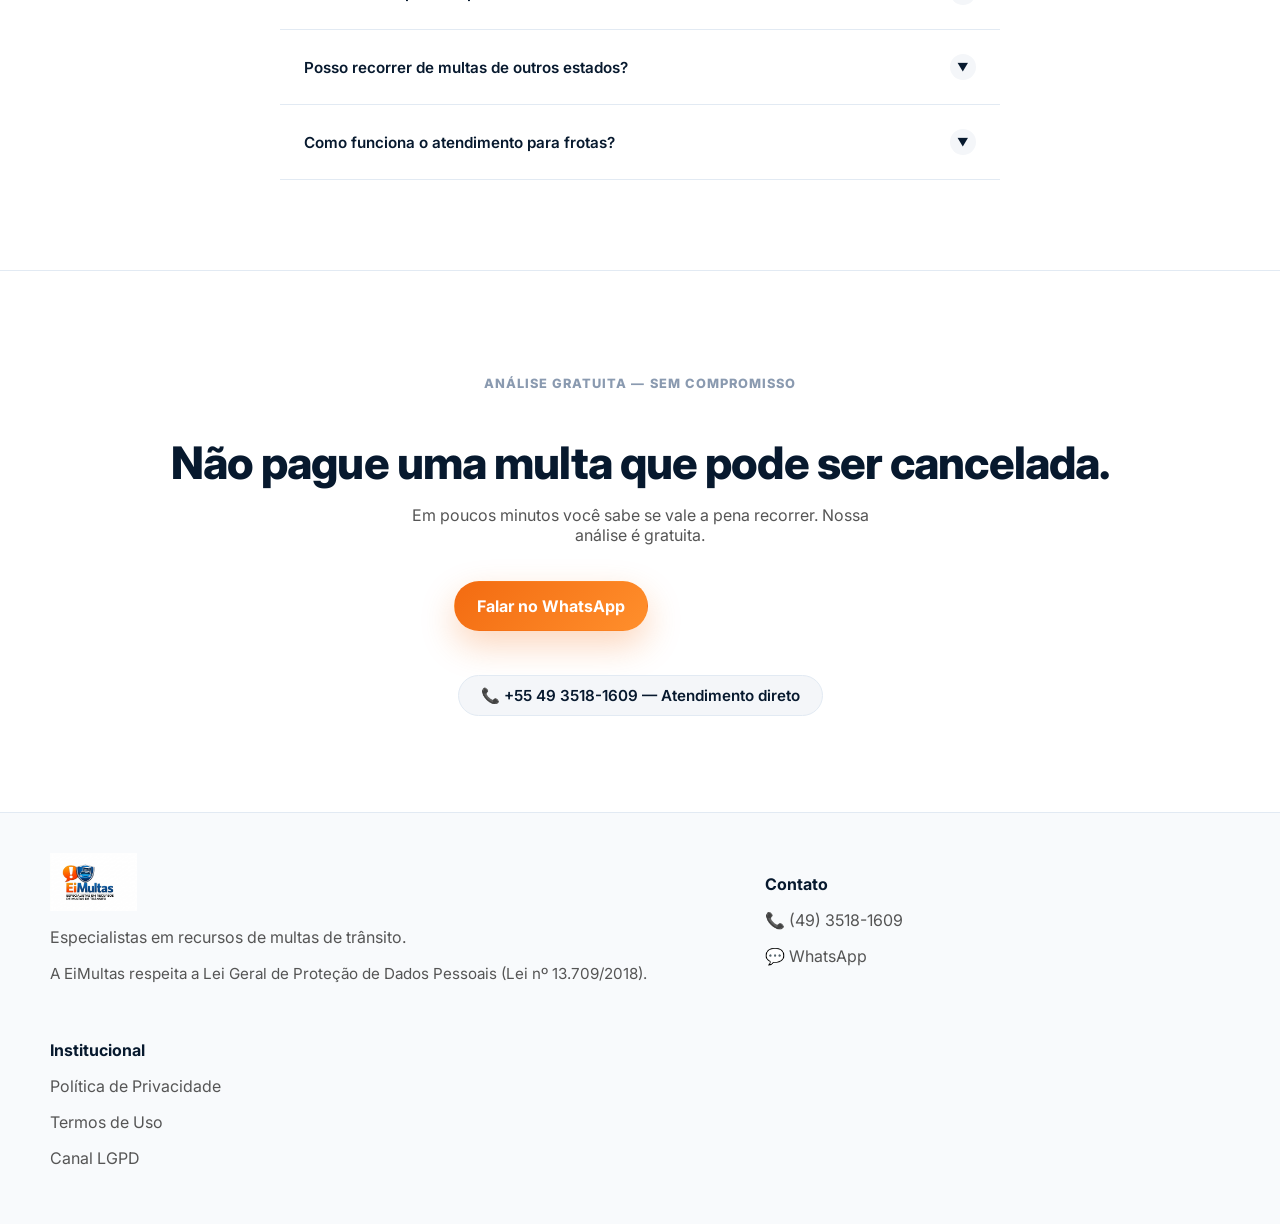
==== commit 0b76738c: "Update index.html" ====
--- a/index.html
+++ b/index.html
@@ -294,7 +294,7 @@
       <div class="container hero-grid">
         <div class="hero-copy reveal">
           <span class="eyebrow">ESPECIALISTAS EM RECURSOS DE MULTAS DE TRÂNSITO</span>
-          <h1>Sua multa pode ser <em>CANCELADA!.</em></h1>
+          <h1>Sua multa pode ser <em>CANCELADA!</em></h1>
           <p class="lead">
             A EiMultas analisa cada infração com critério técnico e jurídico. Defendemos seus direitos com agilidade, seriedade e resultados reais.
           </p>
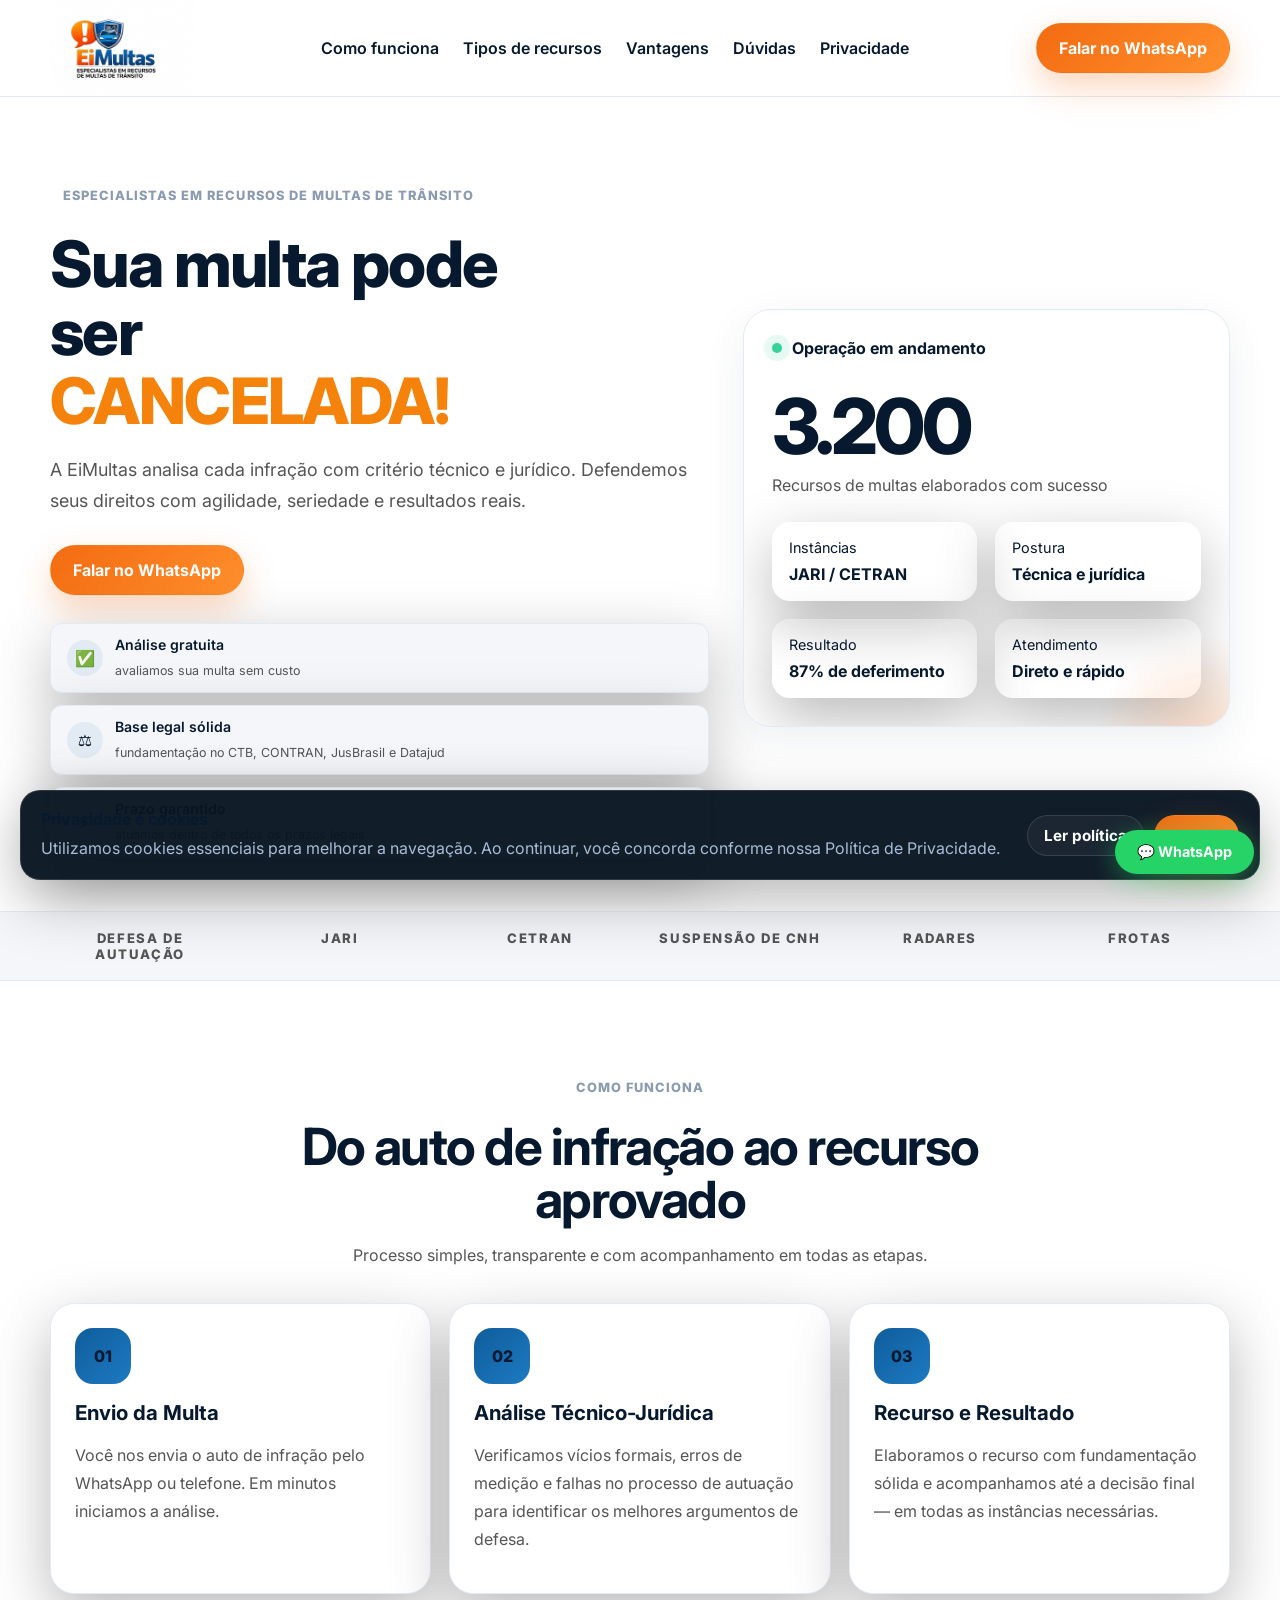
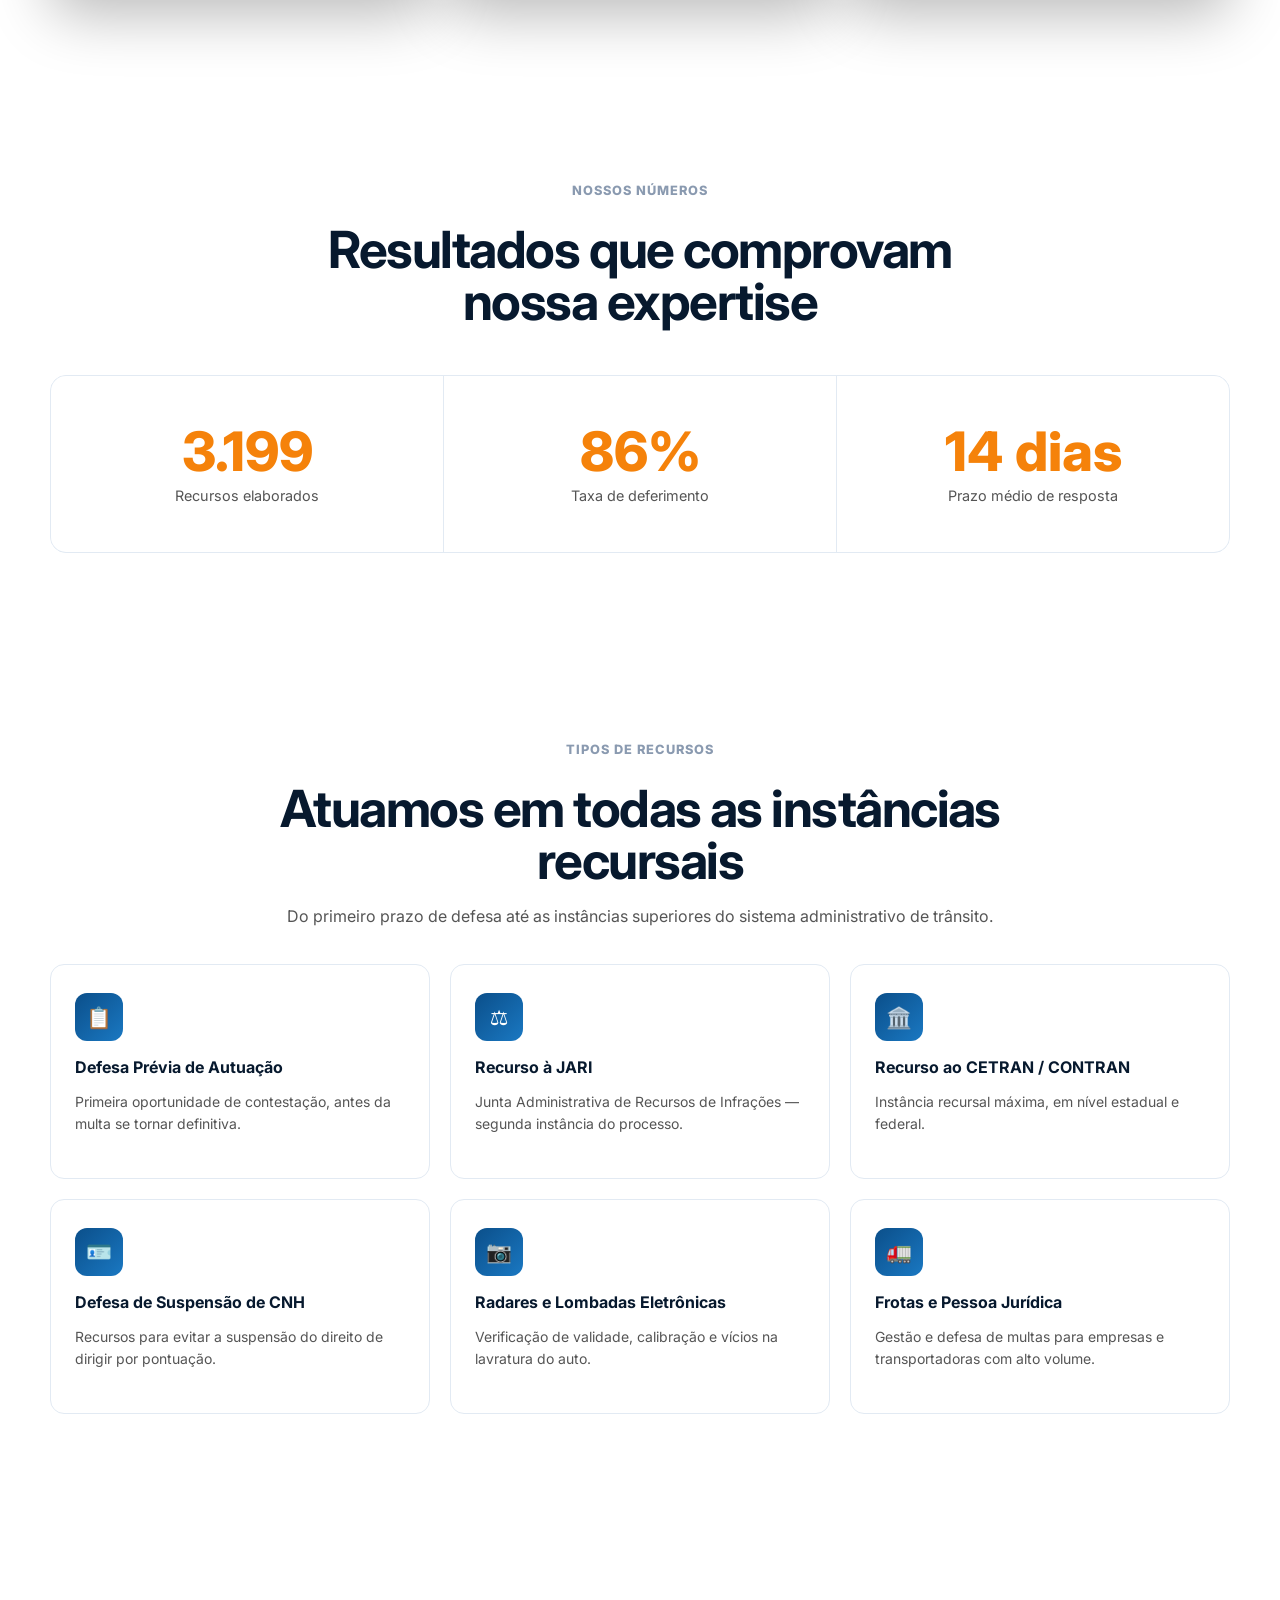
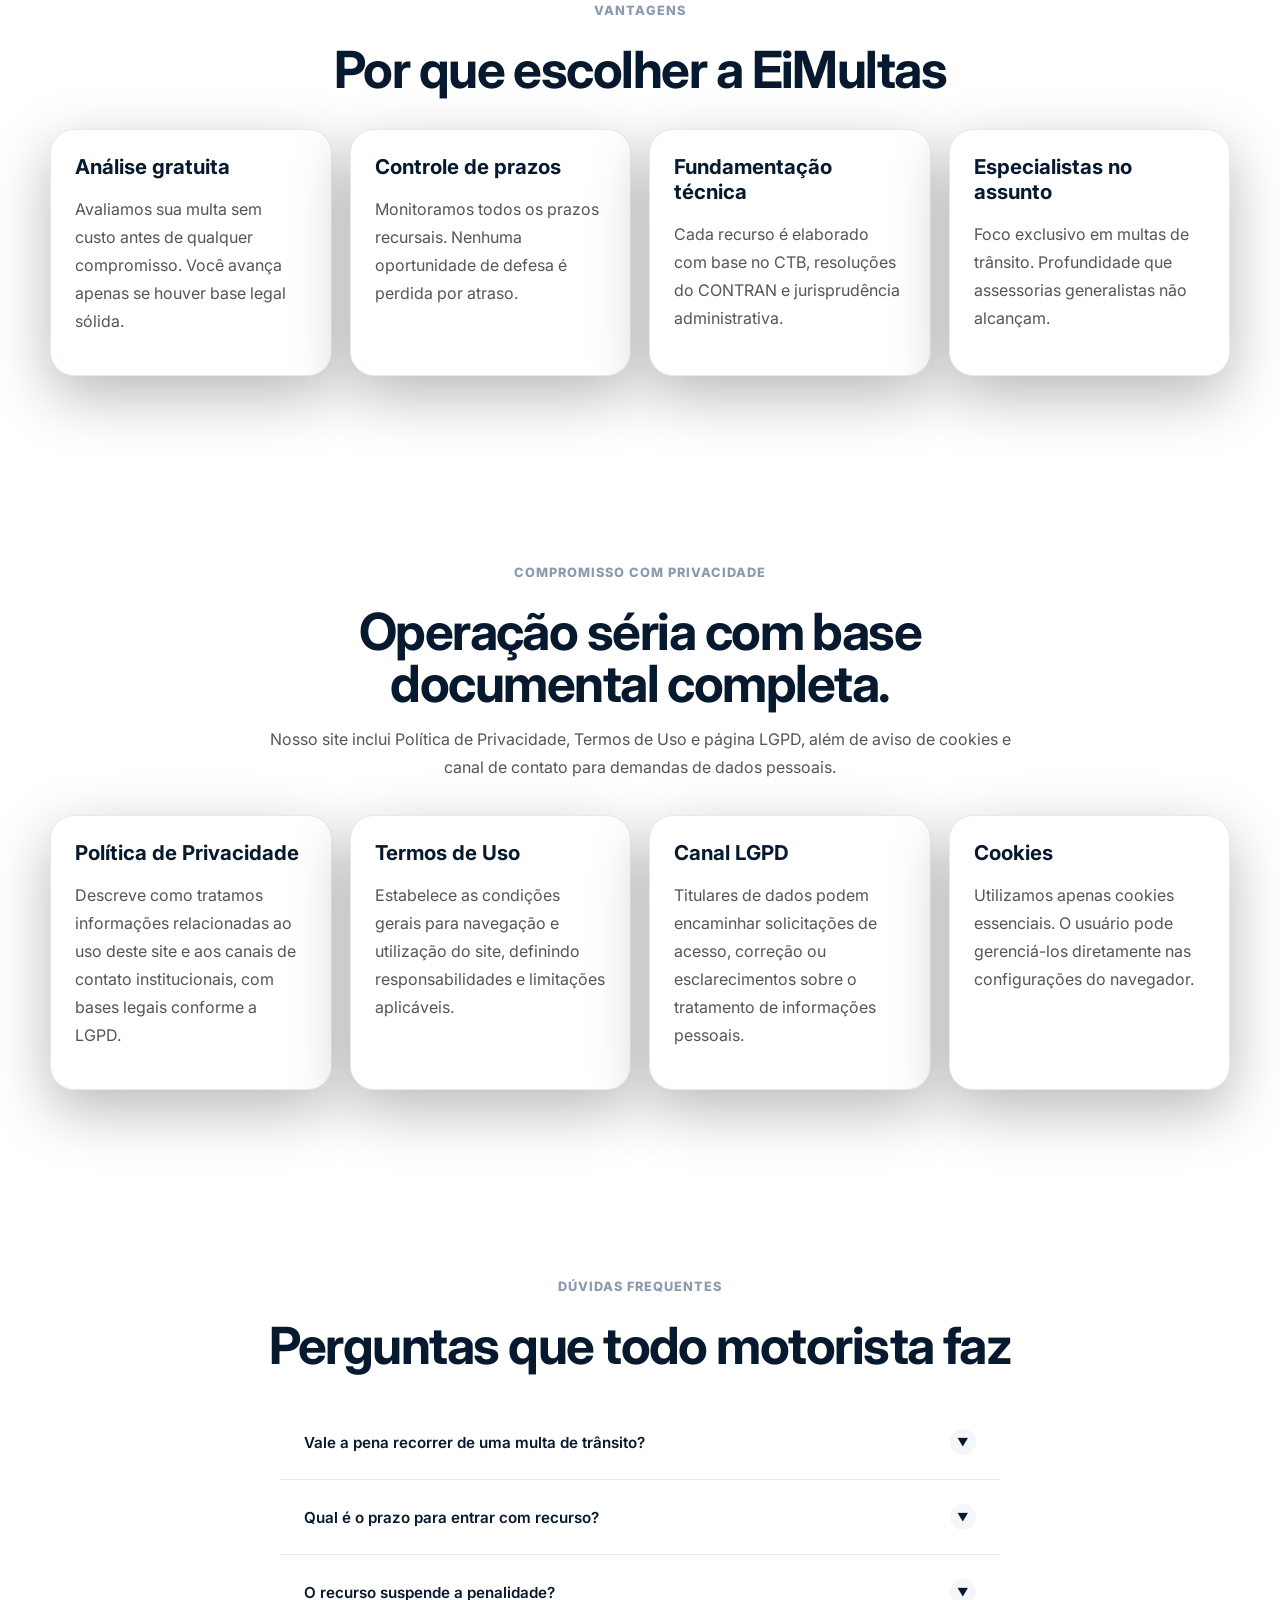
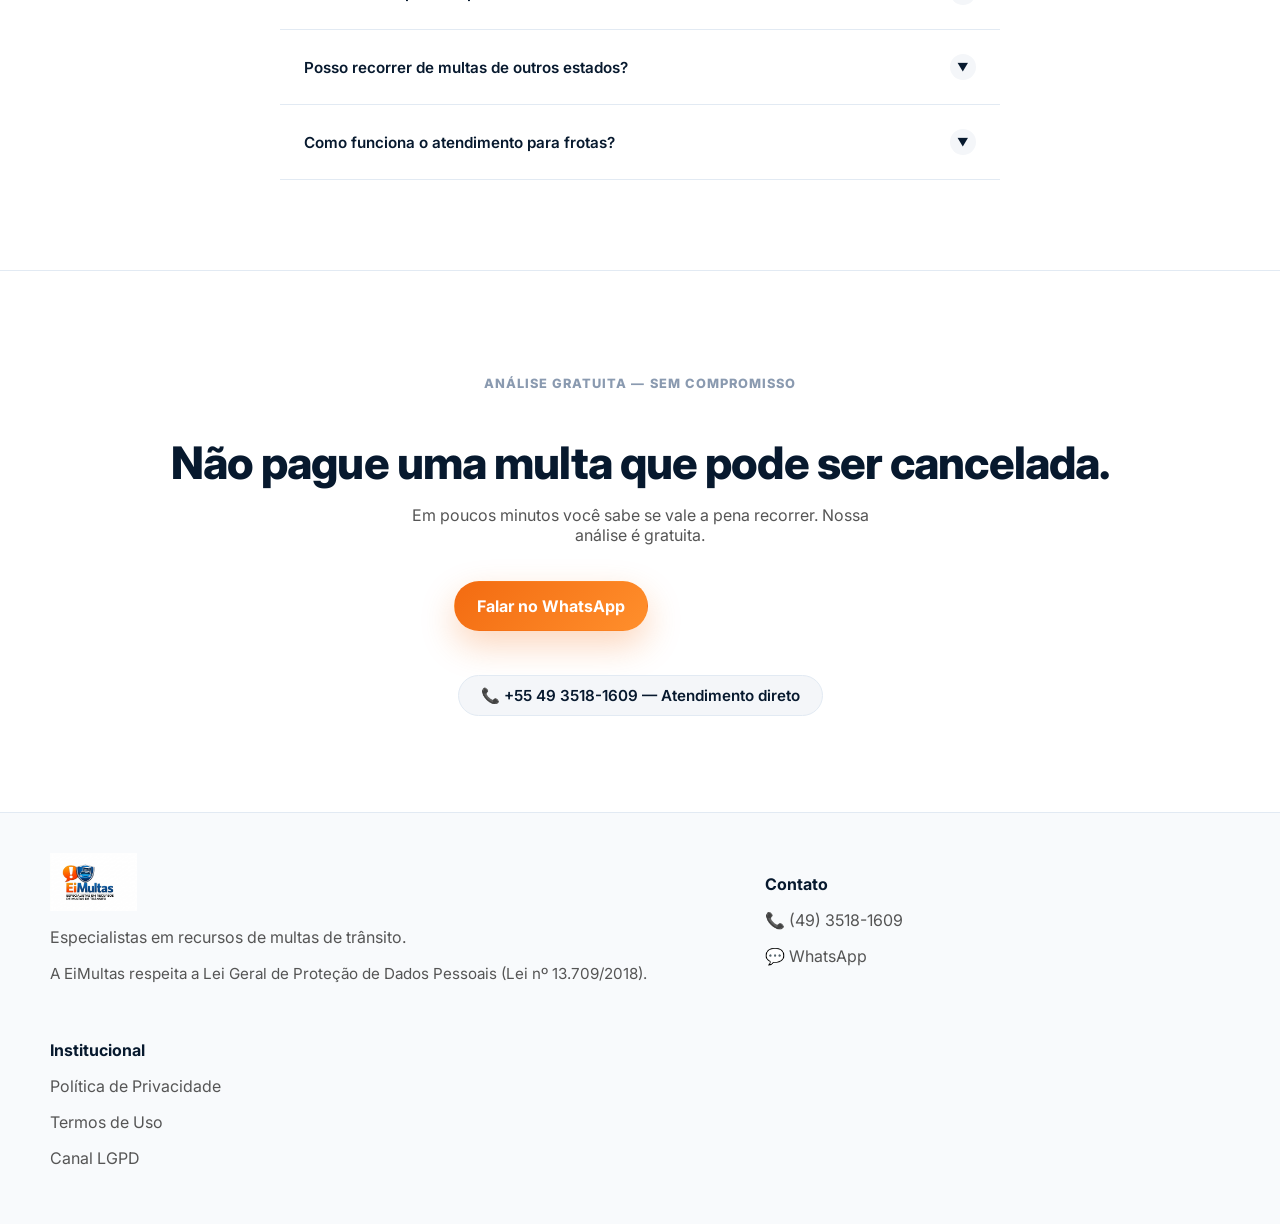
==== commit 583c8d9d: "Update index.html" ====
--- a/index.html
+++ b/index.html
@@ -311,7 +311,7 @@
             </div>
             <div class="proof-item">
               <div class="proof-icon">⚖️</div>
-              <div><strong>Base legal sólida</strong><span>fundamentação no CTB e CONTRAN</span></div>
+              <div><strong>Base legal sólida</strong><span>fundamentação no CTB, CONTRAN, JusBrasil e Datajud</span></div>
             </div>
             <div class="proof-item">
               <div class="proof-icon">⚡</div>
